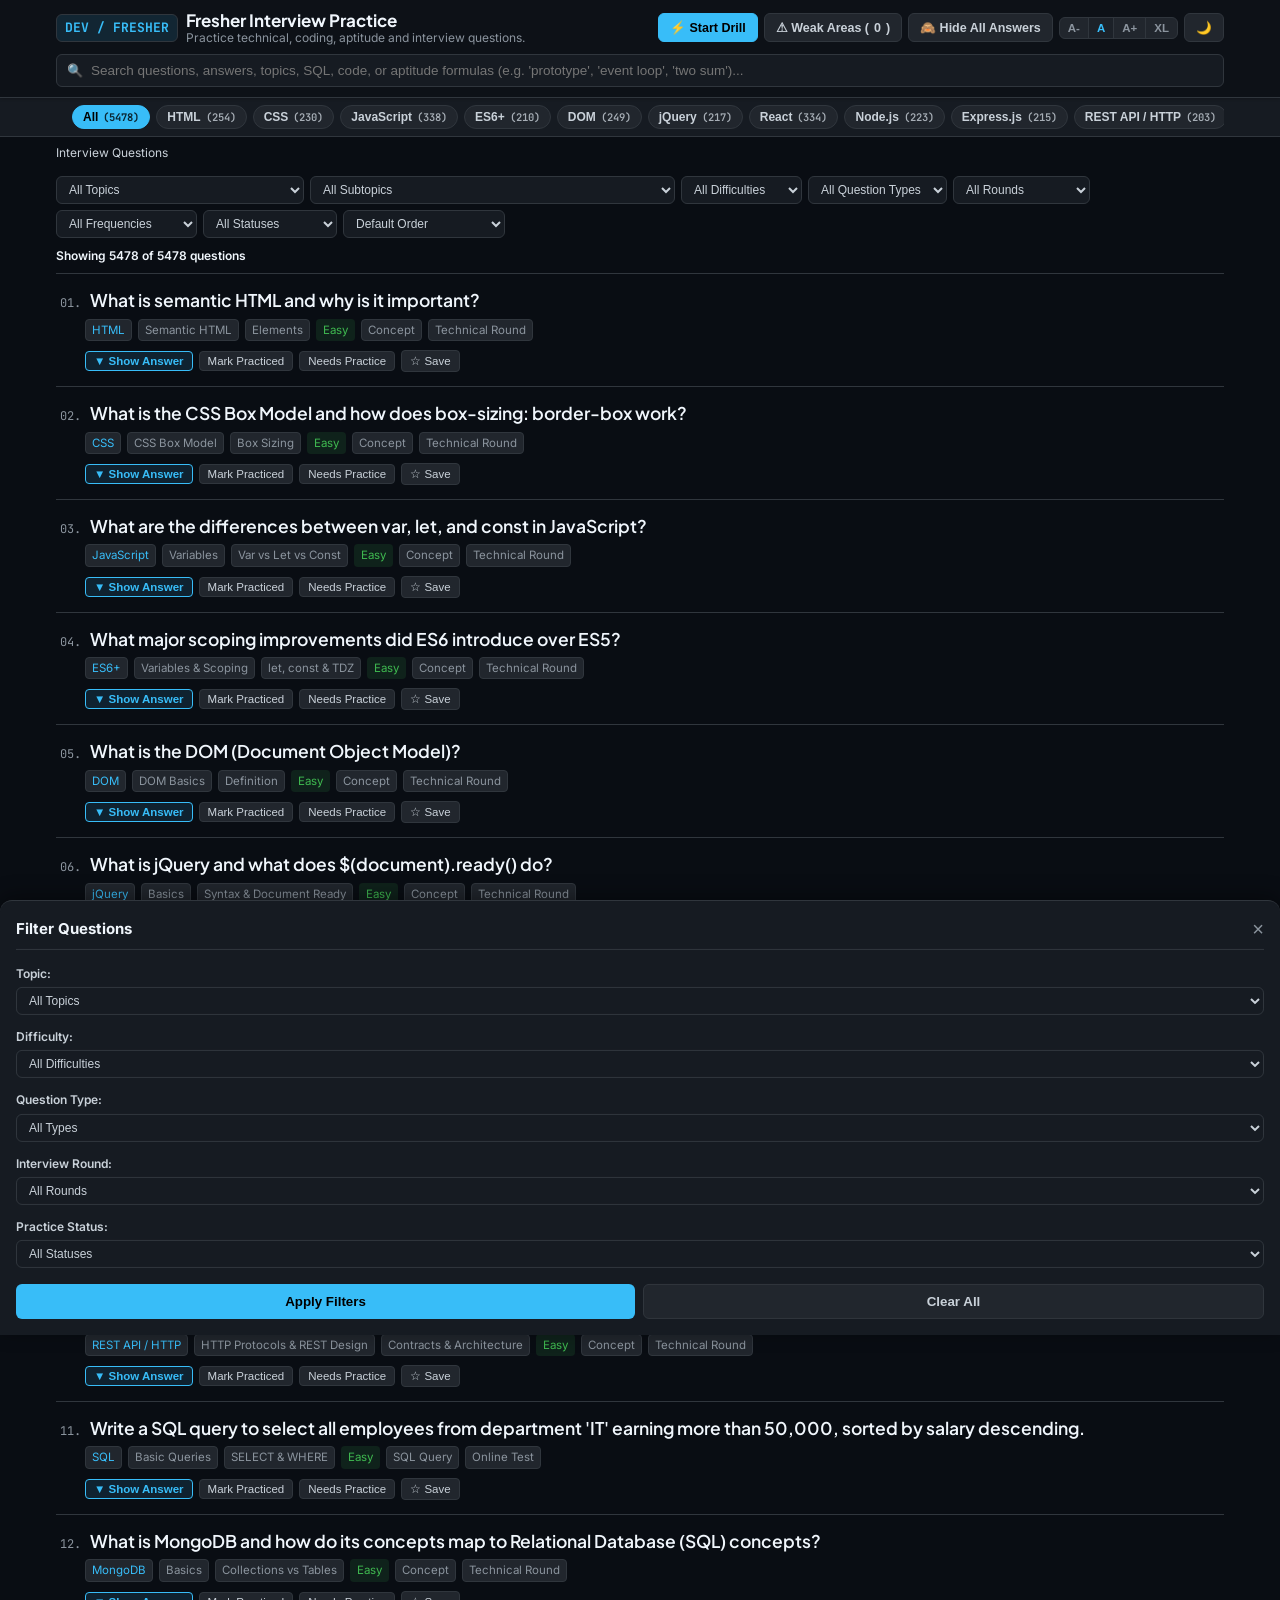
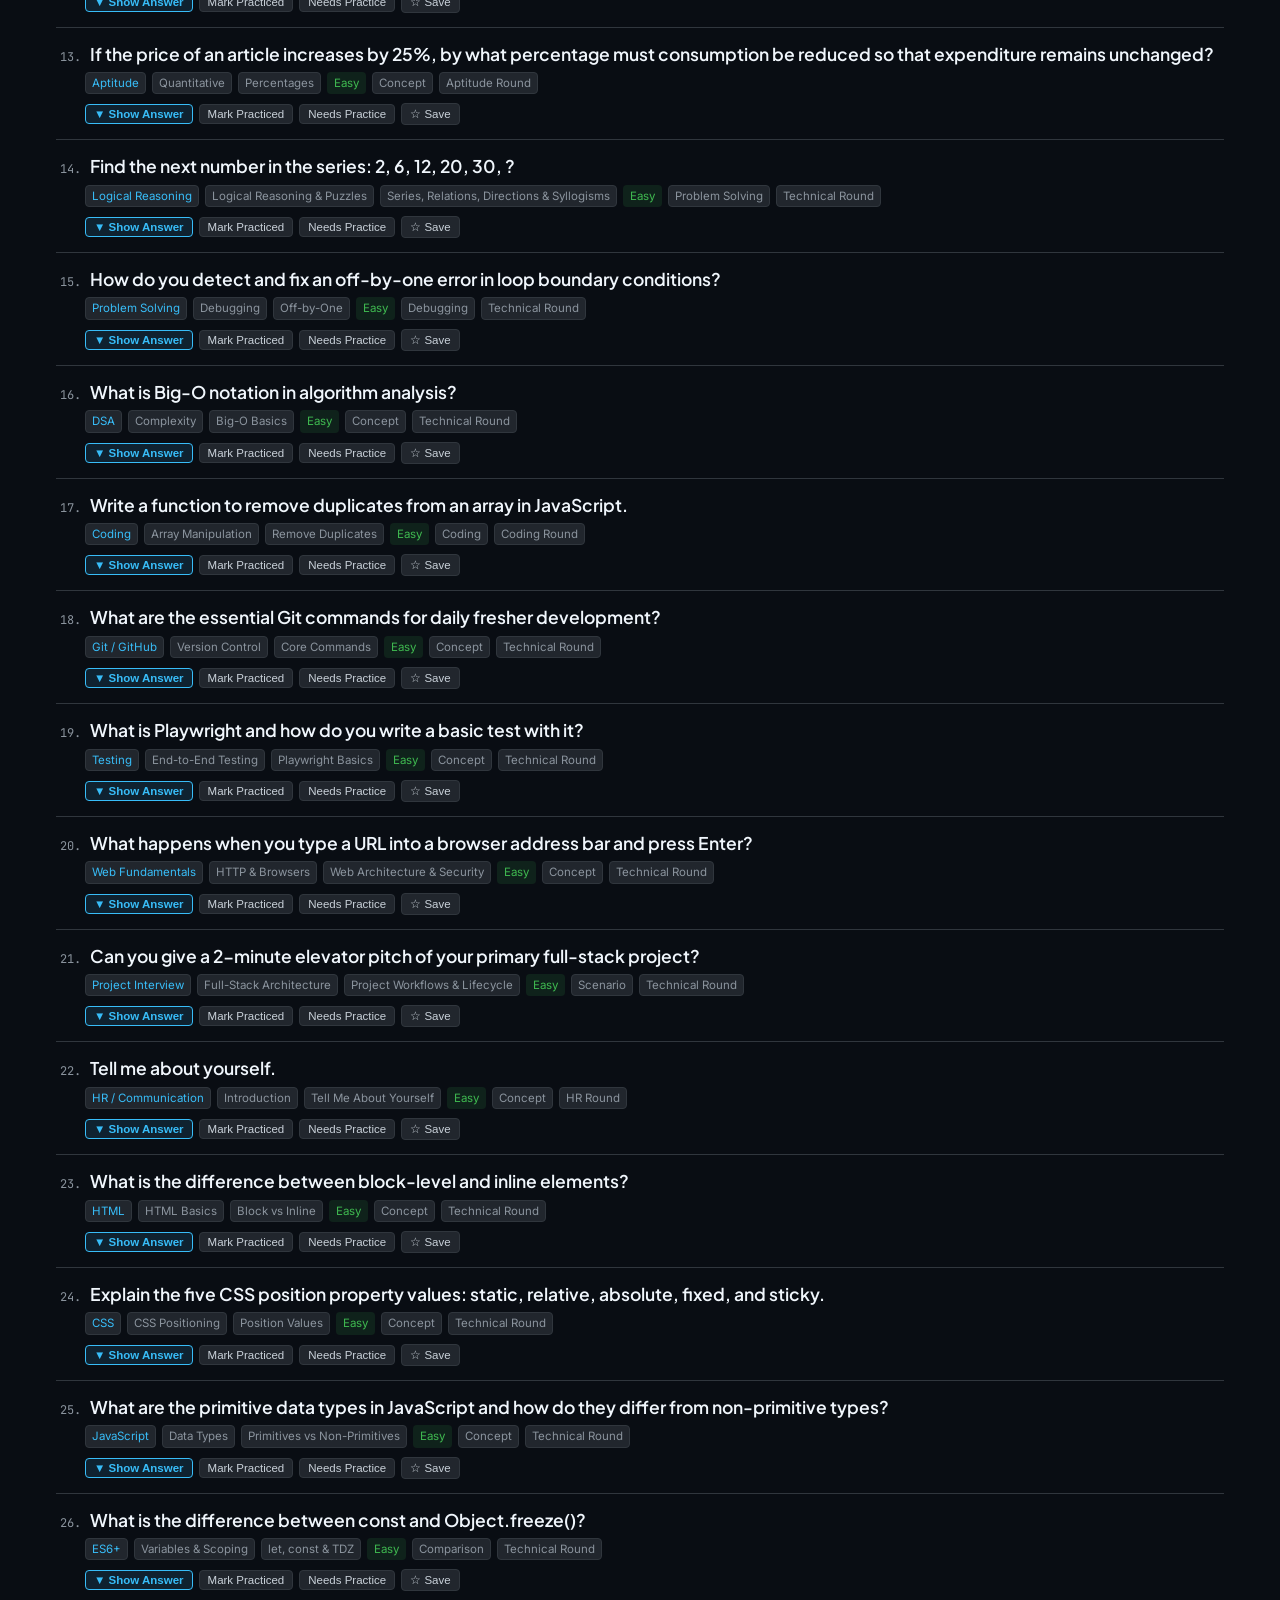
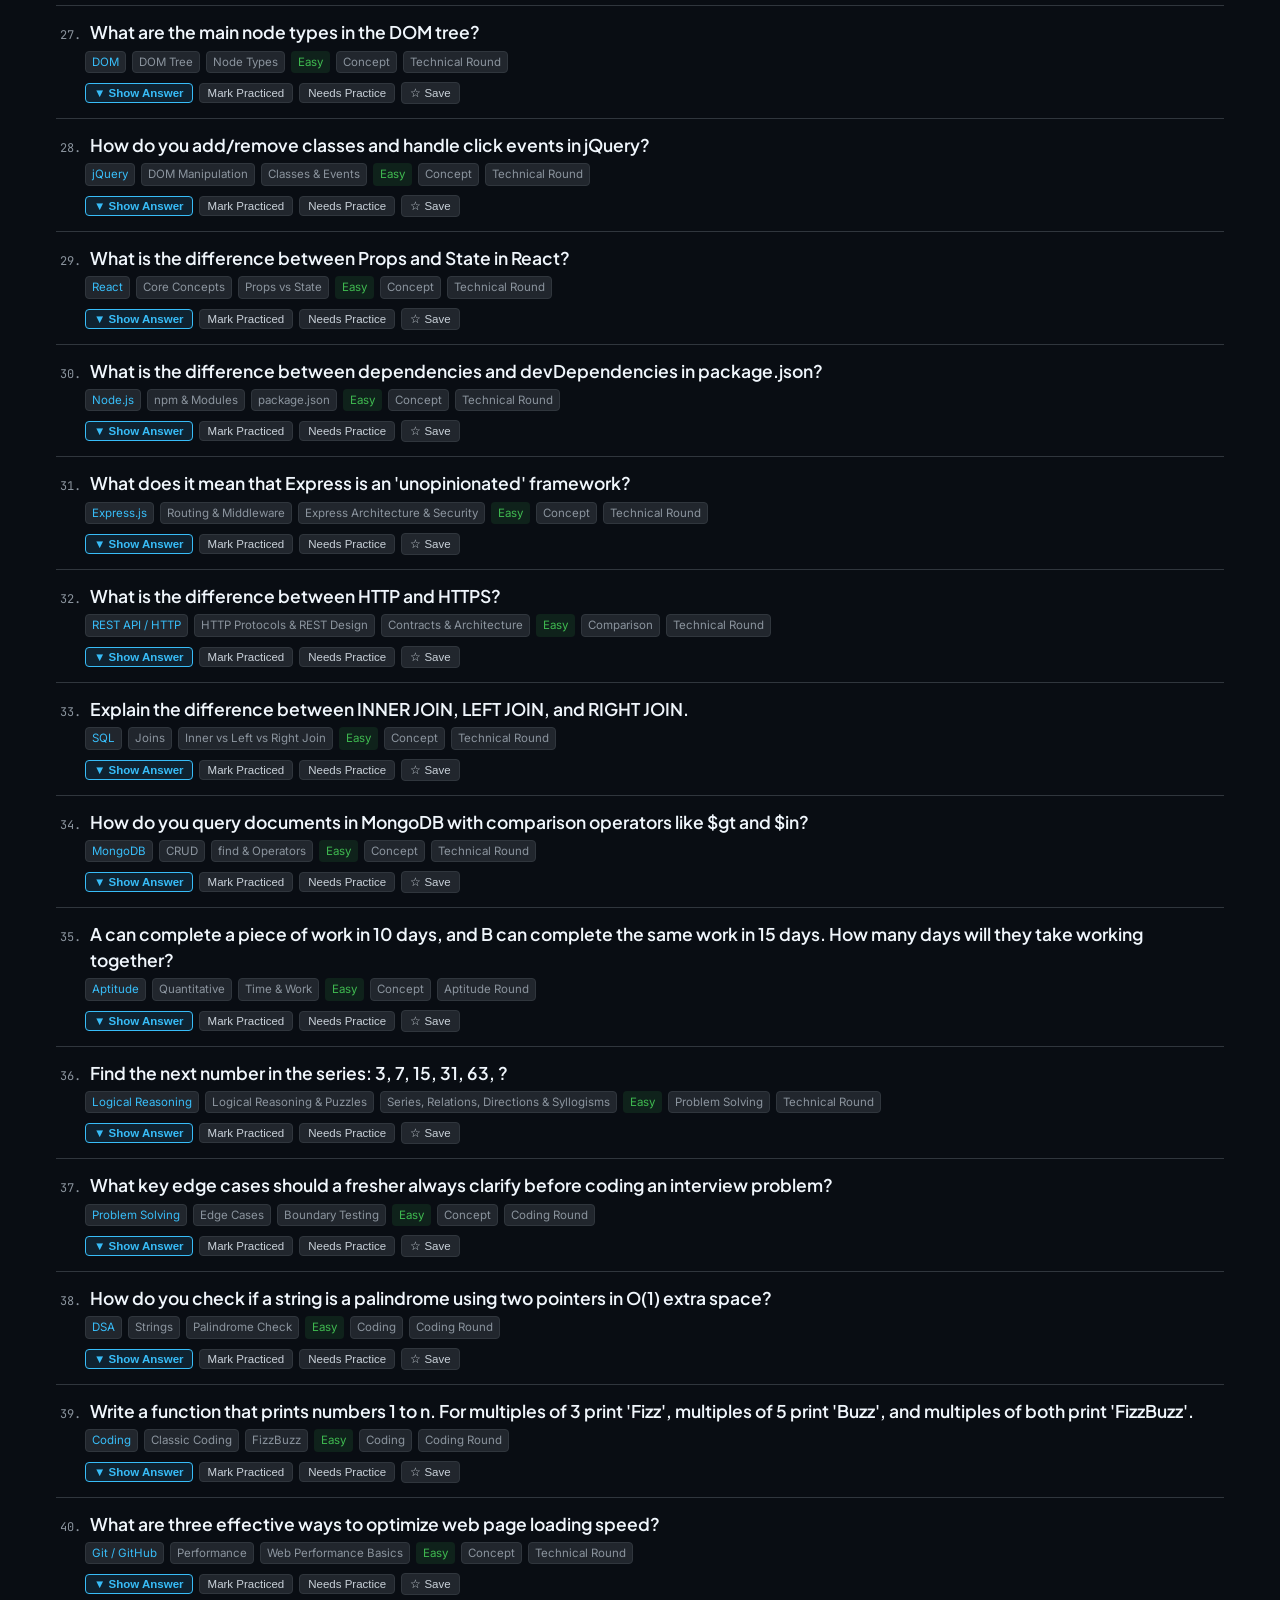
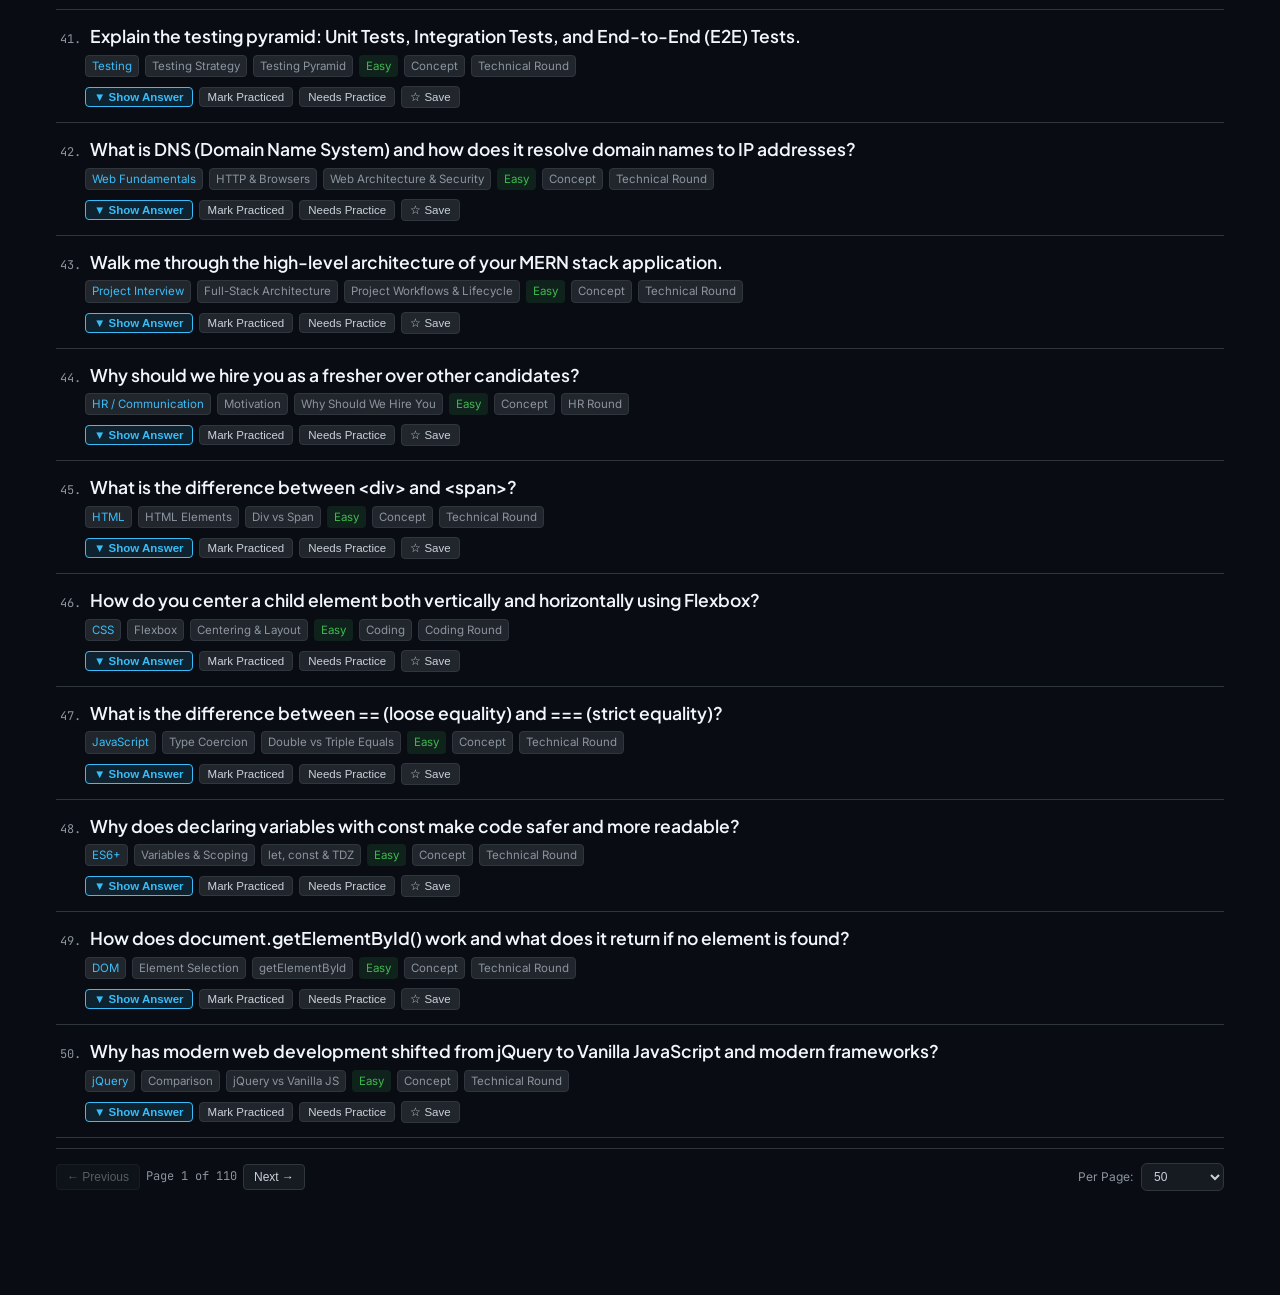
==== index.html @ 54161dbe "feat: complete 22-subject fresher interview bank with 5478 questions and modern reader UI" ====
<!DOCTYPE html>
<html lang="en" data-theme="dark">
<head>
  <meta charset="UTF-8">
  <meta name="viewport" content="width=device-width, initial-scale=1.0, maximum-scale=1.0, user-scalable=no">
  <title>Fresher Interview Practice — Modern Q&A Drill Platform</title>
  <meta name="description" content="High-density, modern developer interview practice and drill tool for freshers. Direct questions, clear answers, interactive filters, and weak-area practice.">
  <meta name="theme-color" content="#0d1117">

  <!-- Google Fonts: Plus Jakarta Sans for headers & Inter for reading -->
  <link rel="preconnect" href="https://fonts.googleapis.com">
  <link rel="preconnect" href="https://fonts.gstatic.com" crossorigin>
  <link href="https://fonts.googleapis.com/css2?family=Inter:wght@400;500;600;700&family=JetBrains+Mono:wght@400;500;600&family=Plus+Jakarta+Sans:wght@600;700;800&display=swap" rel="stylesheet">

  <link rel="stylesheet" href="./clean-reader.css?v=4.1">
</head>
<body class="font-md">

  <!-- 1. Compact Header -->
  <header class="app-header">
    <div class="app-container">
      <div class="header-inner">
        <div class="header-top-row">
          <div class="brand-wrap">
            <span class="brand-logo-badge">DEV / FRESHER</span>
            <div class="brand-title-wrap">
              <h1>Fresher Interview Practice</h1>
              <p>Practice technical, coding, aptitude and interview questions.</p>
            </div>
          </div>

          <div class="header-actions-row">
            <!-- Start Drill Button -->
            <button id="btn-start-drill" class="btn-header-action btn-header-primary" title="Launch custom practice drill session">
              ⚡ Start Drill
            </button>

            <!-- Practice Weak Areas Button -->
            <button id="btn-quick-weak" class="btn-header-action" title="Filter to questions marked as Needs Practice">
              ⚠ Weak Areas (<span id="weak-count-header">0</span>)
            </button>

            <!-- Toggle Hide/Show All Answers -->
            <button id="btn-toggle-all-answers" class="btn-header-action" title="Toggle visibility of all answers to test recall">
              🙈 Hide All Answers
            </button>

            <!-- Text Size Scaler -->
            <div class="font-scale-group" title="Adjust typography reading size">
              <button class="btn-font-scale" data-size="sm">A-</button>
              <button class="btn-font-scale active" data-size="md">A</button>
              <button class="btn-font-scale" data-size="lg">A+</button>
              <button class="btn-font-scale" data-size="xl">XL</button>
            </div>

            <!-- Theme Toggle -->
            <button id="btn-toggle-theme" class="btn-header-action" title="Switch between dark and light themes">
              🌙
            </button>
          </div>
        </div>

        <!-- Search Input Bar -->
        <div class="search-bar-wrap">
          <span class="search-icon-left">🔍</span>
          <input 
            type="text" 
            id="search-input" 
            class="search-input-box" 
            placeholder="Search questions, answers, topics, SQL, code, or aptitude formulas (e.g. 'prototype', 'event loop', 'two sum')..."
            autocomplete="off"
            spellcheck="false"
          >
          <button id="search-clear" class="search-clear-btn" title="Clear search">&times;</button>
        </div>
      </div>
    </div>
  </header>

  <!-- 2. Horizontal Subject Navigation Strip -->
  <nav class="subject-nav-container" aria-label="Subject navigation">
    <div class="app-container">
      <div id="subject-scroll-track" class="subject-scroll-track">
        <!-- Rendered dynamically -->
      </div>
    </div>
  </nav>

  <!-- 3. Dynamic Topic Navigation Strip (Shows when a subject is active) -->
  <div id="topic-subtopic-container" class="topic-subtopic-container">
    <div class="app-container">
      <div id="topic-scroll-track" class="topic-scroll-track">
        <!-- Rendered dynamically -->
      </div>
    </div>
  </div>

  <div class="app-container">
    <!-- 4. Breadcrumb Bar -->
    <div id="breadcrumb-bar" class="breadcrumb-bar">
      <!-- Breadcrumb items populated dynamically -->
    </div>

    <!-- 5. Filter Toolbar -->
    <div class="filter-toolbar">
      <!-- Desktop Filter Dropdowns -->
      <div class="filter-selects-group">
        <!-- Topic Select -->
        <select id="select-topic" class="filter-select" aria-label="Filter by Topic">
          <option value="All">All Topics</option>
        </select>

        <!-- Subtopic Select -->
        <select id="select-subtopic" class="filter-select" aria-label="Filter by Subtopic">
          <option value="All">All Subtopics</option>
        </select>

        <!-- Difficulty -->
        <select id="select-difficulty" class="filter-select" aria-label="Filter by Difficulty">
          <option value="All">All Difficulties</option>
          <option value="Easy">Easy</option>
          <option value="Medium">Medium</option>
          <option value="Fresher Coding">Fresher Coding</option>
        </select>

        <!-- Question Type -->
        <select id="select-type" class="filter-select" aria-label="Filter by Question Type">
          <option value="All">All Question Types</option>
          <option value="Concept">Concept</option>
          <option value="Coding">Coding</option>
          <option value="Scenario">Scenario</option>
          <option value="Output">Output Prediction</option>
          <option value="SQL Query">SQL Query</option>
          <option value="Aptitude">Aptitude</option>
          <option value="Logical Reasoning">Logical Reasoning</option>
          <option value="Debugging">Debugging</option>
          <option value="Project">Project Discussion</option>
          <option value="HR">HR & Behavioral</option>
        </select>

        <!-- Interview Round -->
        <select id="select-round" class="filter-select" aria-label="Filter by Interview Round">
          <option value="All">All Rounds</option>
          <option value="Technical Round">Technical Round</option>
          <option value="Online Test">Online Test</option>
          <option value="Coding Round">Coding Round</option>
          <option value="Project Discussion">Project Discussion</option>
          <option value="HR Round">HR Round</option>
        </select>

        <!-- Frequency -->
        <select id="select-frequency" class="filter-select" aria-label="Filter by Frequency">
          <option value="All">All Frequencies</option>
          <option value="High">High Frequency</option>
          <option value="Medium">Medium Frequency</option>
          <option value="Low">Low Frequency</option>
        </select>

        <!-- Practice Status -->
        <select id="select-status" class="filter-select" aria-label="Filter by Status">
          <option value="All">All Statuses</option>
          <option value="not_practiced">Not Practiced</option>
          <option value="practiced">✓ Practiced</option>
          <option value="need_practice">⚠ Needs Practice</option>
          <option value="saved">★ Saved</option>
        </select>

        <!-- Sort Option -->
        <select id="select-sort" class="filter-select" aria-label="Sort Questions">
          <option value="default">Default Order</option>
          <option value="freq">Frequently Asked First</option>
          <option value="diff_asc">Difficulty: Easy → Hard</option>
          <option value="diff_desc">Difficulty: Hard → Easy</option>
          <option value="need_first">Needs Practice First</option>
          <option value="saved_first">Saved First</option>
        </select>
      </div>

      <!-- Mobile Filters Trigger Button -->
      <button id="btn-open-drawer" class="btn-mobile-filters-trigger">
        ⚙ Filters <span id="mobile-filter-badge"></span>
      </button>

      <!-- Right Metadata Count -->
      <div class="toolbar-right-meta">
        <span id="results-count-badge" class="results-count-badge">Loading questions...</span>
      </div>
    </div>

    <!-- 6. Active Filter Chips -->
    <div id="active-chips-bar" class="active-chips-bar" style="display:none;">
      <!-- Filter chips rendered dynamically -->
    </div>

    <!-- 7. Main Questions List (Compact Developer View) -->
    <main id="questions-list-container" class="questions-list" role="feed">
      <!-- Question rows rendered dynamically -->
    </main>

    <!-- 8. Pagination Bar -->
    <div id="pagination-bar" class="pagination-bar">
      <div class="pagination-controls">
        <button id="btn-prev-page" class="btn-page-nav">← Previous</button>
        <span id="page-indicator" class="page-indicator">Page 1 of 1</span>
        <button id="btn-next-page" class="btn-page-nav">Next →</button>
      </div>

      <div class="page-size-selector">
        <label for="select-page-size" style="font-size:12px; color:var(--text-muted); margin-right:4px;">Per Page:</label>
        <select id="select-page-size" class="filter-select">
          <option value="25">25</option>
          <option value="50" selected>50</option>
          <option value="100">100</option>
          <option value="all">All (249)</option>
        </select>
      </div>
    </div>
  </div>

  <!-- 9. Drill Mode Overlay Modal -->
  <div id="drill-modal" class="drill-modal-overlay" role="dialog" aria-modal="true" aria-labelledby="drill-title">
    <div class="drill-card-modal">
      <div class="drill-modal-header">
        <span id="drill-progress-text" class="drill-progress-text">Drill Setup</span>
        <button id="btn-close-drill" class="drill-close-btn" aria-label="Close Drill">&times;</button>
      </div>
      <div class="drill-progress-bar-track">
        <div id="drill-progress-bar-fill" class="drill-progress-bar-fill"></div>
      </div>

      <!-- Step A: Setup Panel -->
      <div id="drill-setup-panel" class="drill-modal-body">
        <h2 id="drill-title" style="font-size:18px; margin-bottom:6px; font-family:var(--font-display);">Practice Drill Session</h2>
        <p style="font-size:13px; color:var(--text-muted); margin-bottom:16px;">Test your interview recall on real fresher questions. Answers are hidden until you click Reveal.</p>

        <div class="drawer-fields">
          <div class="drawer-field-group">
            <label class="drawer-label" for="drill-subject-select">Target Subject:</label>
            <select id="drill-subject-select" class="filter-select">
              <option value="All">All Subjects (249 Qs)</option>
            </select>
          </div>

          <div class="drawer-field-group">
            <label class="drawer-label" for="drill-topic-select">Topic:</label>
            <select id="drill-topic-select" class="filter-select">
              <option value="All">All Topics</option>
            </select>
          </div>

          <div class="drawer-field-group">
            <label class="drawer-label" for="drill-difficulty-select">Difficulty:</label>
            <select id="drill-difficulty-select" class="filter-select">
              <option value="All">All Difficulties</option>
              <option value="Easy">Easy</option>
              <option value="Medium">Medium</option>
              <option value="Fresher Coding">Fresher Coding</option>
            </select>
          </div>

          <div class="drawer-field-group">
            <label class="drawer-label" for="drill-type-select">Question Type:</label>
            <select id="drill-type-select" class="filter-select">
              <option value="All">All Types</option>
              <option value="Concept">Concept</option>
              <option value="Coding">Coding</option>
              <option value="Scenario">Scenario</option>
              <option value="Output">Output</option>
              <option value="SQL Query">SQL Query</option>
              <option value="Aptitude">Aptitude</option>
              <option value="Logical Reasoning">Logical Reasoning</option>
              <option value="Debugging">Debugging</option>
              <option value="Project">Project Discussion</option>
              <option value="HR">HR &amp; Behavioral</option>
            </select>
          </div>

          <div class="drawer-field-group">
            <label class="drawer-label" for="drill-count-select">Number of Questions:</label>
            <select id="drill-count-select" class="filter-select">
              <option value="10">10 Questions (Quick 5-min drill)</option>
              <option value="20" selected>20 Questions (Standard session)</option>
              <option value="30">30 Questions (Deep practice)</option>
              <option value="all">All Matching Questions</option>
            </select>
          </div>
        </div>

        <div style="margin-top:20px; display:flex; gap:10px; flex-wrap:wrap;">
          <button id="btn-begin-drill" class="btn-drawer-apply" style="flex:2;">
            ▶ Begin Drill
          </button>
          <button id="btn-drill-weak-only" class="btn-drawer-clear" style="flex:1;">
            ⚠ Drill Weak Areas Only
          </button>
        </div>
      </div>

      <!-- Step B: Active Runner Panel -->
      <div id="drill-runner-panel" class="drill-modal-body" style="display:none;">
        <div id="drill-q-meta" class="q-meta-tags" style="margin:0 0 10px 0;"></div>
        <h3 id="drill-q-title" class="drill-q-title">Question goes here...</h3>

        <div class="drill-prompt-box">
          💡 <strong>Self-Test Prompt:</strong> Formulate how you would answer this concisely to the interviewer before revealing the answer.
        </div>

        <div style="margin-bottom:14px;">
          <button id="btn-drill-reveal-answer" class="btn-header-action btn-header-primary">
            👁 Reveal Answer
          </button>
        </div>

        <!-- Hidden Answer Container -->
        <div id="drill-answer-box" class="drill-answer-box">
          <div class="answer-section-label">Answer</div>
          <div id="drill-answer-text" class="answer-text-content"></div>

          <div id="drill-explanation-wrap" style="display:none;">
            <div class="answer-section-label">Key Explanation</div>
            <div id="drill-explanation-text" class="answer-explanation"></div>
          </div>

          <div id="drill-code-wrap" style="display:none;">
            <div class="answer-section-label">Code Example</div>
            <div class="code-snippet-box">
              <pre><code id="drill-code-text"></code></pre>
            </div>
          </div>

          <div id="drill-followup-wrap" class="q-followup-box" style="display:none;">
            <strong>Follow-Up:</strong> <span id="drill-followup-text"></span>
          </div>
        </div>
      </div>

      <!-- Step C: Summary Panel -->
      <div id="drill-summary-panel" class="drill-modal-body" style="display:none;">
        <h2 style="font-size:18px; margin-bottom:6px; color:var(--accent-green); font-family:var(--font-display);">✓ Drill Complete</h2>
        <p id="drill-summary-stats" style="font-size:14px; color:var(--text-secondary); margin-bottom:16px;"></p>

        <div id="drill-weak-topics-wrap" style="margin-bottom:20px; display:none;">
          <div class="answer-section-label" style="color:var(--accent-rose);">Topics Needing Further Practice:</div>
          <ul id="drill-weak-topics-list" style="margin-left:20px; font-size:13px; color:var(--text-primary); margin-top:6px;"></ul>
        </div>

        <div style="display:flex; gap:10px; flex-wrap:wrap;">
          <button id="btn-drill-again" class="btn-drawer-apply">
            Start Another Drill
          </button>
          <button id="btn-drill-practice-weak-now" class="btn-drawer-clear">
            Practice These Weak Areas
          </button>
        </div>
      </div>

      <!-- Runner Footer Controls -->
      <div id="drill-runner-footer" class="drill-modal-footer" style="display:none;">
        <div style="display:flex; gap:8px;">
          <button id="btn-drill-mark-gotit" class="btn-q-action active-practiced" title="Mark this question as practiced">
            ✓ Got It (Practiced)
          </button>
          <button id="btn-drill-mark-need" class="btn-q-action active-need" title="Mark this question for future practice">
            ⚠ Needs Practice
          </button>
        </div>

        <div style="display:flex; gap:6px;">
          <button id="btn-drill-prev" class="btn-page-nav">← Previous</button>
          <button id="btn-drill-next" class="btn-page-nav">Next →</button>
        </div>
      </div>
    </div>
  </div>

  <!-- 10. Mobile Filter Drawer -->
  <div id="mobile-drawer" class="mobile-filter-drawer" role="dialog" aria-modal="true" aria-label="Filter Options">
    <div class="drawer-header">
      <span class="drawer-title">Filter Questions</span>
      <button id="btn-close-drawer" class="drawer-close-btn">&times;</button>
    </div>

    <div class="drawer-fields">
      <div class="drawer-field-group">
        <label class="drawer-label" for="drawer-topic">Topic:</label>
        <select id="drawer-topic" class="filter-select"></select>
      </div>

      <div class="drawer-field-group">
        <label class="drawer-label" for="drawer-difficulty">Difficulty:</label>
        <select id="drawer-difficulty" class="filter-select">
          <option value="All">All Difficulties</option>
          <option value="Easy">Easy</option>
          <option value="Medium">Medium</option>
          <option value="Fresher Coding">Fresher Coding</option>
        </select>
      </div>

      <div class="drawer-field-group">
        <label class="drawer-label" for="drawer-type">Question Type:</label>
        <select id="drawer-type" class="filter-select">
          <option value="All">All Types</option>
          <option value="Concept">Concept</option>
          <option value="Coding">Coding</option>
          <option value="Scenario">Scenario</option>
          <option value="Output">Output</option>
          <option value="SQL Query">SQL Query</option>
          <option value="Aptitude">Aptitude</option>
          <option value="Logical Reasoning">Logical Reasoning</option>
          <option value="Debugging">Debugging</option>
          <option value="Project">Project Discussion</option>
          <option value="HR">HR & Behavioral</option>
        </select>
      </div>

      <div class="drawer-field-group">
        <label class="drawer-label" for="drawer-round">Interview Round:</label>
        <select id="drawer-round" class="filter-select">
          <option value="All">All Rounds</option>
          <option value="Technical Round">Technical Round</option>
          <option value="Online Test">Online Test</option>
          <option value="Coding Round">Coding Round</option>
          <option value="Project Discussion">Project Discussion</option>
          <option value="HR Round">HR Round</option>
        </select>
      </div>

      <div class="drawer-field-group">
        <label class="drawer-label" for="drawer-status">Practice Status:</label>
        <select id="drawer-status" class="filter-select">
          <option value="All">All Statuses</option>
          <option value="not_practiced">Not Practiced</option>
          <option value="practiced">✓ Practiced</option>
          <option value="need_practice">⚠ Needs Practice</option>
          <option value="saved">★ Saved</option>
        </select>
      </div>
    </div>

    <div class="drawer-actions">
      <button id="btn-drawer-apply" class="btn-drawer-apply">Apply Filters</button>
      <button id="btn-drawer-clear" class="btn-drawer-clear">Clear All</button>
    </div>
  </div>

  <!-- Toast Notification Element -->
  <div id="toast-msg" class="toast-msg"></div>

  <!-- Data and Application Logic Scripts -->
  <script src="./fresher-data.js?v=4.1"></script>
  <script src="./clean-reader.js?v=4.1"></script>
</body>
</html>
---- clean-reader.css ----
/* ==========================================================================
   Fresher Interview Practice — Compact Modern Developer Interface
   Ultra-clean, high-density, serious interview practice tool.
   Strictly fresher-focused. Designed for fast navigation and distraction-free drilling.
   ========================================================================== */

:root {
  /* Dark Palette (Default) */
  --bg-app: #090d13;
  --bg-header: #0d1117;
  --bg-card: #161b22;
  --bg-card-hover: #1c2128;
  --bg-surface: #21262d;
  --border-subtle: #30363d;
  --border-hover: #58a6ff;
  
  --text-primary: #f0f6fc;
  --text-secondary: #c9d1d9;
  --text-muted: #8b949e;
  
  --accent-blue: #38bdf8;
  --accent-blue-bg: rgba(56, 189, 248, 0.12);
  --accent-green: #3fb950;
  --accent-green-bg: rgba(63, 185, 80, 0.12);
  --accent-amber: #d29922;
  --accent-amber-bg: rgba(210, 153, 34, 0.12);
  --accent-rose: #f85149;
  --accent-rose-bg: rgba(248, 81, 73, 0.12);
  --accent-purple: #bc8cff;
  --accent-purple-bg: rgba(188, 140, 255, 0.12);

  --code-bg: #0d1117;
  --code-border: #30363d;
  --code-text: #79c0ff;

  --font-display: 'Plus Jakarta Sans', system-ui, -apple-system, sans-serif;
  --font-body: 'Inter', system-ui, -apple-system, sans-serif;
  --font-mono: 'JetBrains Mono', 'Fira Code', monospace;

  /* Compact developer font scaling */
  --font-size-body: 15px;
  --font-size-title: 17.5px;
}

[data-theme="light"] {
  --bg-app: #f6f8fa;
  --bg-header: #ffffff;
  --bg-card: #ffffff;
  --bg-card-hover: #f3f4f6;
  --bg-surface: #eaeef2;
  --border-subtle: #d0d7de;
  --border-hover: #0969da;
  
  --text-primary: #1f2328;
  --text-secondary: #424a53;
  --text-muted: #656d76;
  
  --accent-blue: #0969da;
  --accent-blue-bg: #ddf4ff;
  --accent-green: #1a7f37;
  --accent-green-bg: #dafbe1;
  --accent-amber: #9a6700;
  --accent-amber-bg: #fff8c5;
  --accent-rose: #cf222e;
  --accent-rose-bg: #ffebe9;
  --accent-purple: #8250df;
  --accent-purple-bg: #fbefff;

  --code-bg: #f6f8fa;
  --code-border: #d0d7de;
  --code-text: #0550ae;
}

/* User Font Scaling Classes */
body.font-sm { --font-size-body: 13.5px; --font-size-title: 16px; }
body.font-md { --font-size-body: 15px; --font-size-title: 17.5px; }
body.font-lg { --font-size-body: 16.5px; --font-size-title: 19.5px; }
body.font-xl { --font-size-body: 18px; --font-size-title: 21.5px; }

* {
  box-sizing: border-box;
  margin: 0;
  padding: 0;
  -webkit-tap-highlight-color: transparent;
}

body {
  font-family: var(--font-body);
  background-color: var(--bg-app);
  color: var(--text-primary);
  font-size: var(--font-size-body);
  line-height: 1.6;
  min-height: 100vh;
  padding-bottom: 90px;
  -webkit-font-smoothing: antialiased;
}

/* Container */
.app-container {
  max-width: 1200px;
  margin: 0 auto;
  padding: 0 16px;
}

/* 1. Compact Header */
.app-header {
  position: sticky;
  top: 0;
  z-index: 100;
  background: var(--bg-header);
  border-bottom: 1px solid var(--border-subtle);
  box-shadow: 0 1px 3px rgba(0, 0, 0, 0.2);
}

.header-inner {
  padding: 10px 0;
  display: flex;
  flex-direction: column;
  gap: 8px;
}

.header-top-row {
  display: flex;
  align-items: center;
  justify-content: space-between;
  gap: 12px;
  flex-wrap: wrap;
}

.brand-wrap {
  display: flex;
  align-items: center;
  gap: 8px;
}

.brand-logo-badge {
  background: var(--accent-blue-bg);
  color: var(--accent-blue);
  border: 1px solid var(--border-subtle);
  font-size: 13px;
  font-weight: 700;
  padding: 3px 8px;
  border-radius: 6px;
  font-family: var(--font-mono);
}

.brand-title-wrap h1 {
  font-family: var(--font-display);
  font-size: 17px;
  font-weight: 700;
  color: var(--text-primary);
  display: flex;
  align-items: center;
  gap: 6px;
  line-height: 1.2;
}

.brand-title-wrap p {
  font-size: 12px;
  color: var(--text-muted);
  line-height: 1.3;
}

.header-actions-row {
  display: flex;
  align-items: center;
  gap: 6px;
  flex-wrap: wrap;
}

.btn-header-action {
  background: var(--bg-surface);
  color: var(--text-secondary);
  border: 1px solid var(--border-subtle);
  padding: 6px 11px;
  border-radius: 6px;
  font-size: 12.5px;
  font-weight: 600;
  cursor: pointer;
  display: inline-flex;
  align-items: center;
  gap: 5px;
  transition: all 0.15s ease;
  white-space: nowrap;
}

.btn-header-action:hover {
  background: var(--bg-card-hover);
  color: var(--text-primary);
  border-color: var(--border-hover);
}

.btn-header-primary {
  background: var(--accent-blue);
  color: #000000;
  border-color: var(--accent-blue);
  font-weight: 700;
}

.btn-header-primary:hover {
  background: #7dd3fc;
  border-color: #7dd3fc;
  color: #000;
}

.font-scale-group {
  display: inline-flex;
  border: 1px solid var(--border-subtle);
  border-radius: 6px;
  overflow: hidden;
  background: var(--bg-surface);
}

.btn-font-scale {
  background: transparent;
  border: none;
  border-right: 1px solid var(--border-subtle);
  color: var(--text-muted);
  padding: 4px 8px;
  font-size: 11.5px;
  font-weight: 600;
  cursor: pointer;
}

.btn-font-scale:last-child {
  border-right: none;
}

.btn-font-scale.active, .btn-font-scale:hover {
  background: var(--bg-card-hover);
  color: var(--accent-blue);
}

/* Compact Search Bar */
.search-bar-wrap {
  position: relative;
  width: 100%;
}

.search-input-box {
  width: 100%;
  background: var(--bg-card);
  border: 1px solid var(--border-subtle);
  border-radius: 6px;
  padding: 8px 36px 8px 34px;
  color: var(--text-primary);
  font-size: 13.5px;
  outline: none;
  transition: border-color 0.15s ease, box-shadow 0.15s ease;
}

.search-input-box:focus {
  border-color: var(--border-hover);
  box-shadow: 0 0 0 2px var(--accent-blue-bg);
}

.search-icon-left {
  position: absolute;
  left: 11px;
  top: 50%;
  transform: translateY(-50%);
  color: var(--text-muted);
  font-size: 13px;
  pointer-events: none;
}

.search-clear-btn {
  position: absolute;
  right: 10px;
  top: 50%;
  transform: translateY(-50%);
  background: none;
  border: none;
  color: var(--text-muted);
  font-size: 16px;
  cursor: pointer;
  display: none;
  padding: 2px 6px;
}

.search-clear-btn:hover {
  color: var(--text-primary);
}

/* 2. Breadcrumb */
.breadcrumb-bar {
  padding: 6px 0;
  font-size: 12px;
  color: var(--text-muted);
  display: flex;
  align-items: center;
  gap: 6px;
  flex-wrap: wrap;
}

.breadcrumb-bar a, .breadcrumb-item {
  color: var(--text-secondary);
  text-decoration: none;
  cursor: pointer;
}

.breadcrumb-bar a:hover {
  color: var(--accent-blue);
}

.breadcrumb-separator {
  color: var(--border-subtle);
}

.breadcrumb-current {
  color: var(--accent-blue);
  font-weight: 600;
}

/* 3. Horizontal Subject Strip */
.subject-nav-container {
  background: var(--bg-card);
  border-bottom: 1px solid var(--border-subtle);
  overflow: hidden;
}

.subject-scroll-track {
  display: flex;
  overflow-x: auto;
  scrollbar-width: none;
  -ms-overflow-style: none;
  padding: 7px 16px;
  gap: 6px;
}

.subject-scroll-track::-webkit-scrollbar {
  display: none;
}

.subject-pill {
  background: var(--bg-surface);
  border: 1px solid var(--border-subtle);
  color: var(--text-secondary);
  padding: 4px 10px;
  border-radius: 20px;
  font-size: 12px;
  font-weight: 600;
  cursor: pointer;
  white-space: nowrap;
  display: inline-flex;
  align-items: center;
  gap: 5px;
  transition: all 0.15s ease;
  user-select: none;
}

.subject-pill:hover {
  border-color: var(--border-hover);
  color: var(--text-primary);
}

.subject-pill.active {
  background: var(--accent-blue);
  color: #000000;
  border-color: var(--accent-blue);
  font-weight: 700;
}

.subject-count-badge {
  font-size: 10.5px;
  opacity: 0.8;
  font-family: var(--font-mono);
}

/* 4. Topic & Subtopic Strip */
.topic-subtopic-container {
  background: var(--bg-app);
  border-bottom: 1px solid var(--border-subtle);
  padding: 6px 16px;
  display: none; /* Shown dynamically when a specific subject is selected */
}

.topic-subtopic-container.visible {
  display: block;
}

.topic-scroll-track {
  display: flex;
  overflow-x: auto;
  scrollbar-width: none;
  gap: 6px;
  padding-bottom: 2px;
}

.topic-scroll-track::-webkit-scrollbar {
  display: none;
}

.topic-pill {
  background: transparent;
  border: 1px solid var(--border-subtle);
  color: var(--text-muted);
  padding: 3px 8px;
  border-radius: 4px;
  font-size: 11.5px;
  cursor: pointer;
  white-space: nowrap;
  transition: all 0.15s;
}

.topic-pill:hover {
  color: var(--text-primary);
  border-color: var(--text-muted);
}

.topic-pill.active {
  background: var(--bg-card);
  color: var(--accent-blue);
  border-color: var(--accent-blue);
  font-weight: 600;
}

/* 5. Filter Toolbar */
.filter-toolbar {
  padding: 8px 0;
  display: flex;
  align-items: center;
  justify-content: space-between;
  gap: 8px;
  flex-wrap: wrap;
  border-bottom: 1px solid var(--border-subtle);
}

.filter-selects-group {
  display: flex;
  align-items: center;
  gap: 6px;
  flex-wrap: wrap;
}

.filter-select {
  background: var(--bg-card);
  border: 1px solid var(--border-subtle);
  color: var(--text-secondary);
  font-size: 12px;
  padding: 5px 8px;
  border-radius: 6px;
  outline: none;
  cursor: pointer;
}

.filter-select:focus {
  border-color: var(--accent-blue);
}

.btn-mobile-filters-trigger {
  display: none; /* Desktop hidden, mobile visible */
  background: var(--bg-surface);
  border: 1px solid var(--border-subtle);
  color: var(--text-primary);
  padding: 5px 10px;
  border-radius: 6px;
  font-size: 12px;
  font-weight: 600;
  cursor: pointer;
}

.toolbar-right-meta {
  display: flex;
  align-items: center;
  gap: 8px;
  font-size: 12px;
  color: var(--text-muted);
}

.results-count-badge {
  font-weight: 600;
  color: var(--text-primary);
}

/* 6. Active Filter Chips */
.active-chips-bar {
  padding: 6px 0;
  display: flex;
  align-items: center;
  gap: 6px;
  flex-wrap: wrap;
}

.filter-chip {
  background: var(--bg-surface);
  border: 1px solid var(--border-subtle);
  color: var(--text-secondary);
  font-size: 11.5px;
  padding: 2px 7px;
  border-radius: 4px;
  display: inline-flex;
  align-items: center;
  gap: 4px;
}

.filter-chip-remove {
  background: none;
  border: none;
  color: var(--text-muted);
  cursor: pointer;
  font-size: 12px;
  line-height: 1;
}

.filter-chip-remove:hover {
  color: var(--accent-rose);
}

.btn-clear-all-chips {
  background: none;
  border: none;
  color: var(--accent-blue);
  font-size: 11.5px;
  cursor: pointer;
  text-decoration: underline;
}

/* 7. Question List (Compact Developer List with Dividers) */
.questions-list {
  display: flex;
  flex-direction: column;
}

.question-row {
  border-bottom: 1px solid var(--border-subtle);
  padding: 14px 4px;
  transition: background-color 0.1s ease;
}

.question-row:hover {
  background-color: rgba(255, 255, 255, 0.015);
}

.question-header-line {
  display: flex;
  align-items: flex-start;
  justify-content: space-between;
  gap: 12px;
}

.question-title-area {
  display: flex;
  align-items: baseline;
  gap: 9px;
  flex: 1;
}

.q-index-num {
  font-family: var(--font-mono);
  font-size: 12px;
  color: var(--text-muted);
  flex-shrink: 0;
  user-select: none;
}

.q-text-title {
  font-family: var(--font-display);
  font-size: var(--font-size-title);
  font-weight: 600;
  color: var(--text-primary);
  line-height: 1.45;
  cursor: pointer;
}

.q-text-title:hover {
  color: var(--accent-blue);
}

/* Metadata Tag Badges */
.q-meta-tags {
  display: flex;
  align-items: center;
  gap: 6px;
  margin-top: 5px;
  margin-left: 25px;
  flex-wrap: wrap;
  font-size: 11.5px;
}

.tag-badge {
  padding: 1px 6px;
  border-radius: 4px;
  border: 1px solid var(--border-subtle);
  background: var(--bg-surface);
  color: var(--text-muted);
  white-space: nowrap;
}

.tag-subject {
  color: var(--accent-blue);
  border-color: var(--border-subtle);
}

.tag-diff-easy {
  color: var(--accent-green);
  background: var(--accent-green-bg);
  border-color: transparent;
}

.tag-diff-medium {
  color: var(--accent-amber);
  background: var(--accent-amber-bg);
  border-color: transparent;
}

.tag-diff-coding {
  color: var(--accent-purple);
  background: var(--accent-purple-bg);
  border-color: transparent;
  font-family: var(--font-mono);
}

.tag-status-practiced {
  color: var(--accent-green);
  border-color: var(--accent-green);
}

.tag-status-need {
  color: var(--accent-rose);
  border-color: var(--accent-rose);
}

.tag-status-saved {
  color: var(--accent-amber);
  border-color: var(--accent-amber);
}

/* Row Action Buttons */
.q-action-bar {
  display: flex;
  align-items: center;
  gap: 6px;
  margin-top: 9px;
  margin-left: 25px;
  flex-wrap: wrap;
}

.btn-q-action {
  background: var(--bg-surface);
  border: 1px solid var(--border-subtle);
  color: var(--text-secondary);
  font-size: 11.5px;
  font-weight: 500;
  padding: 3px 8px;
  border-radius: 4px;
  cursor: pointer;
  display: inline-flex;
  align-items: center;
  gap: 4px;
  transition: all 0.15s;
}

.btn-q-action:hover {
  background: var(--bg-card-hover);
  color: var(--text-primary);
  border-color: var(--border-hover);
}

.btn-q-toggle-answer {
  background: var(--accent-blue-bg);
  color: var(--accent-blue);
  border-color: var(--accent-blue);
  font-weight: 600;
}

.btn-q-action.active-practiced {
  background: var(--accent-green-bg);
  color: var(--accent-green);
  border-color: var(--accent-green);
  font-weight: 600;
}

.btn-q-action.active-need {
  background: var(--accent-rose-bg);
  color: var(--accent-rose);
  border-color: var(--accent-rose);
  font-weight: 600;
}

.btn-q-action.active-saved {
  background: var(--accent-amber-bg);
  color: var(--accent-amber);
  border-color: var(--accent-amber);
  font-weight: 600;
}

/* Expanded Answer Drawer */
.q-answer-details {
  display: none;
  margin-top: 12px;
  margin-left: 25px;
  padding: 12px 14px;
  background: var(--bg-card);
  border: 1px solid var(--border-subtle);
  border-radius: 6px;
  border-left: 3px solid var(--accent-blue);
}

.q-answer-details.expanded {
  display: block;
}

.answer-section-label {
  font-size: 11px;
  font-weight: 700;
  text-transform: uppercase;
  letter-spacing: 0.5px;
  color: var(--text-muted);
  margin-bottom: 4px;
}

.answer-text-content {
  font-size: var(--font-size-body);
  color: var(--text-primary);
  line-height: 1.6;
  margin-bottom: 10px;
}

.answer-explanation {
  font-size: calc(var(--font-size-body) - 1px);
  color: var(--text-secondary);
  background: var(--bg-surface);
  border-left: 2px solid var(--border-subtle);
  padding: 8px 10px;
  border-radius: 0 4px 4px 0;
  margin-bottom: 10px;
}

/* Code Snippet Box */
.code-snippet-box {
  background: var(--code-bg);
  border: 1px solid var(--code-border);
  border-radius: 5px;
  margin: 10px 0;
  overflow: hidden;
}

.code-header {
  background: rgba(255, 255, 255, 0.03);
  padding: 4px 10px;
  display: flex;
  align-items: center;
  justify-content: space-between;
  border-bottom: 1px solid var(--code-border);
  font-size: 11px;
  font-family: var(--font-mono);
  color: var(--text-muted);
}

.btn-copy-code {
  background: none;
  border: 1px solid transparent;
  color: var(--text-muted);
  cursor: pointer;
  font-size: 11px;
  padding: 1px 6px;
  border-radius: 4px;
  transition: all 0.15s ease;
}

.btn-copy-code:hover {
  color: var(--text-primary);
  border-color: var(--border-subtle);
}

.btn-copy-code.copied {
  background: var(--accent-green-bg);
  color: var(--accent-green);
  border-color: var(--accent-green);
  font-weight: 600;
}

.code-snippet-box pre {
  padding: 10px 12px;
  overflow-x: auto;
  font-family: var(--font-mono);
  font-size: 13px;
  line-height: 1.5;
  color: var(--code-text);
}

.q-followup-box {
  margin-top: 8px;
  font-size: 12.5px;
  color: var(--accent-amber);
}

.q-reference-line {
  margin-top: 6px;
  font-size: 11.5px;
  color: var(--text-muted);
}

.q-reference-line a {
  color: var(--accent-blue);
  text-decoration: none;
}

.q-reference-line a:hover {
  text-decoration: underline;
}

/* 8. Pagination */
.pagination-bar {
  display: flex;
  align-items: center;
  justify-content: space-between;
  padding: 14px 0;
  margin-top: 10px;
  border-top: 1px solid var(--border-subtle);
  flex-wrap: wrap;
  gap: 10px;
}

.pagination-controls {
  display: flex;
  align-items: center;
  gap: 6px;
}

.btn-page-nav {
  background: var(--bg-card);
  border: 1px solid var(--border-subtle);
  color: var(--text-secondary);
  padding: 5px 10px;
  border-radius: 4px;
  font-size: 12px;
  cursor: pointer;
}

.btn-page-nav:disabled {
  opacity: 0.4;
  cursor: not-allowed;
}

.page-indicator {
  font-size: 12px;
  color: var(--text-muted);
  font-family: var(--font-mono);
}

/* 9. Empty State */
.empty-state-card {
  text-align: center;
  padding: 40px 20px;
  border: 1px dashed var(--border-subtle);
  border-radius: 8px;
  margin: 30px 0;
}

.empty-state-title {
  font-size: 16px;
  font-weight: 600;
  color: var(--text-primary);
  margin-bottom: 6px;
}

.empty-state-desc {
  font-size: 13px;
  color: var(--text-muted);
  margin-bottom: 16px;
}

/* 10. Drill Mode Modal */
.drill-modal-overlay {
  position: fixed;
  top: 0;
  left: 0;
  right: 0;
  bottom: 0;
  background: rgba(0, 0, 0, 0.75);
  z-index: 1000;
  display: none;
  align-items: center;
  justify-content: center;
  padding: 16px;
}

.drill-modal-overlay.active {
  display: flex;
}

.drill-card-modal {
  background: var(--bg-card);
  border: 1px solid var(--border-subtle);
  border-radius: 8px;
  width: 100%;
  max-width: 680px;
  max-height: 90vh;
  overflow-y: auto;
  box-shadow: 0 10px 30px rgba(0, 0, 0, 0.5);
  display: flex;
  flex-direction: column;
}

.drill-modal-header {
  padding: 12px 16px;
  border-bottom: 1px solid var(--border-subtle);
  display: flex;
  align-items: center;
  justify-content: space-between;
}

.drill-progress-text {
  font-size: 13px;
  font-weight: 600;
  font-family: var(--font-mono);
  color: var(--accent-blue);
}

.drill-close-btn {
  background: none;
  border: none;
  color: var(--text-muted);
  font-size: 20px;
  cursor: pointer;
  line-height: 1;
}

.drill-close-btn:hover {
  color: var(--text-primary);
}

.drill-progress-bar-track {
  width: 100%;
  height: 3px;
  background: var(--bg-surface);
}

.drill-progress-bar-fill {
  height: 100%;
  background: var(--accent-blue);
  width: 0%;
  transition: width 0.2s ease;
}

.drill-modal-body {
  padding: 20px 16px;
  flex: 1;
}

.drill-q-title {
  font-family: var(--font-display);
  font-size: 19px;
  font-weight: 700;
  color: var(--text-primary);
  line-height: 1.4;
  margin-bottom: 12px;
}

.drill-prompt-box {
  background: var(--bg-surface);
  border: 1px solid var(--border-subtle);
  padding: 10px 14px;
  border-radius: 6px;
  font-size: 13px;
  color: var(--text-muted);
  margin-bottom: 16px;
  font-style: italic;
}

.drill-answer-box {
  display: none;
  background: var(--bg-app);
  border: 1px solid var(--border-subtle);
  padding: 14px;
  border-radius: 6px;
  margin-bottom: 16px;
}

.drill-answer-box.revealed {
  display: block;
}

.drill-modal-footer {
  padding: 12px 16px;
  border-top: 1px solid var(--border-subtle);
  display: flex;
  align-items: center;
  justify-content: space-between;
  gap: 8px;
  flex-wrap: wrap;
}

/* 11. Mobile Drawer */
.mobile-filter-drawer {
  position: fixed;
  bottom: 0;
  left: 0;
  right: 0;
  background: var(--bg-card);
  border-top: 1px solid var(--border-subtle);
  border-radius: 12px 12px 0 0;
  padding: 16px;
  z-index: 900;
  max-height: 80vh;
  overflow-y: auto;
  transform: translateY(100%);
  transition: transform 0.2s cubic-bezier(0.16, 1, 0.3, 1);
  box-shadow: 0 -4px 20px rgba(0, 0, 0, 0.4);
}

.mobile-filter-drawer.open {
  transform: translateY(0);
}

.drawer-header {
  display: flex;
  align-items: center;
  justify-content: space-between;
  margin-bottom: 14px;
  padding-bottom: 8px;
  border-bottom: 1px solid var(--border-subtle);
}

.drawer-title {
  font-size: 15px;
  font-weight: 700;
  color: var(--text-primary);
}

.drawer-close-btn {
  background: none;
  border: none;
  color: var(--text-muted);
  font-size: 20px;
  cursor: pointer;
}

.drawer-fields {
  display: flex;
  flex-direction: column;
  gap: 12px;
}

.drawer-field-group {
  display: flex;
  flex-direction: column;
  gap: 4px;
}

.drawer-label {
  font-size: 12px;
  font-weight: 600;
  color: var(--text-secondary);
}

.drawer-actions {
  display: flex;
  gap: 8px;
  margin-top: 16px;
}

.btn-drawer-apply {
  flex: 1;
  background: var(--accent-blue);
  color: #000;
  border: none;
  padding: 9px;
  border-radius: 6px;
  font-weight: 700;
  cursor: pointer;
}

.btn-drawer-clear {
  flex: 1;
  background: var(--bg-surface);
  color: var(--text-secondary);
  border: 1px solid var(--border-subtle);
  padding: 9px;
  border-radius: 6px;
  font-weight: 600;
  cursor: pointer;
}

/* Toast */
.toast-msg {
  position: fixed;
  bottom: 24px;
  left: 50%;
  transform: translateX(-50%) translateY(50px);
  background: var(--bg-surface);
  border: 1px solid var(--border-subtle);
  color: var(--text-primary);
  padding: 7px 16px;
  border-radius: 20px;
  font-size: 12.5px;
  font-weight: 500;
  box-shadow: 0 4px 12px rgba(0, 0, 0, 0.4);
  opacity: 0;
  transition: all 0.2s ease;
  pointer-events: none;
  z-index: 2000;
}

.toast-msg.show {
  transform: translateX(-50%) translateY(0);
  opacity: 1;
}

/* Responsive Media Queries */
@media (max-width: 768px) {
  .filter-selects-group {
    display: none; /* Hide individual desktop selects */
  }

  .btn-mobile-filters-trigger {
    display: inline-flex;
    align-items: center;
    gap: 5px;
  }

  .brand-title-wrap p {
    display: none;
  }

  .q-text-title {
    font-size: calc(var(--font-size-title) - 1.5px);
  }

  .q-meta-tags, .q-action-bar, .q-answer-details {
    margin-left: 0;
  }
}
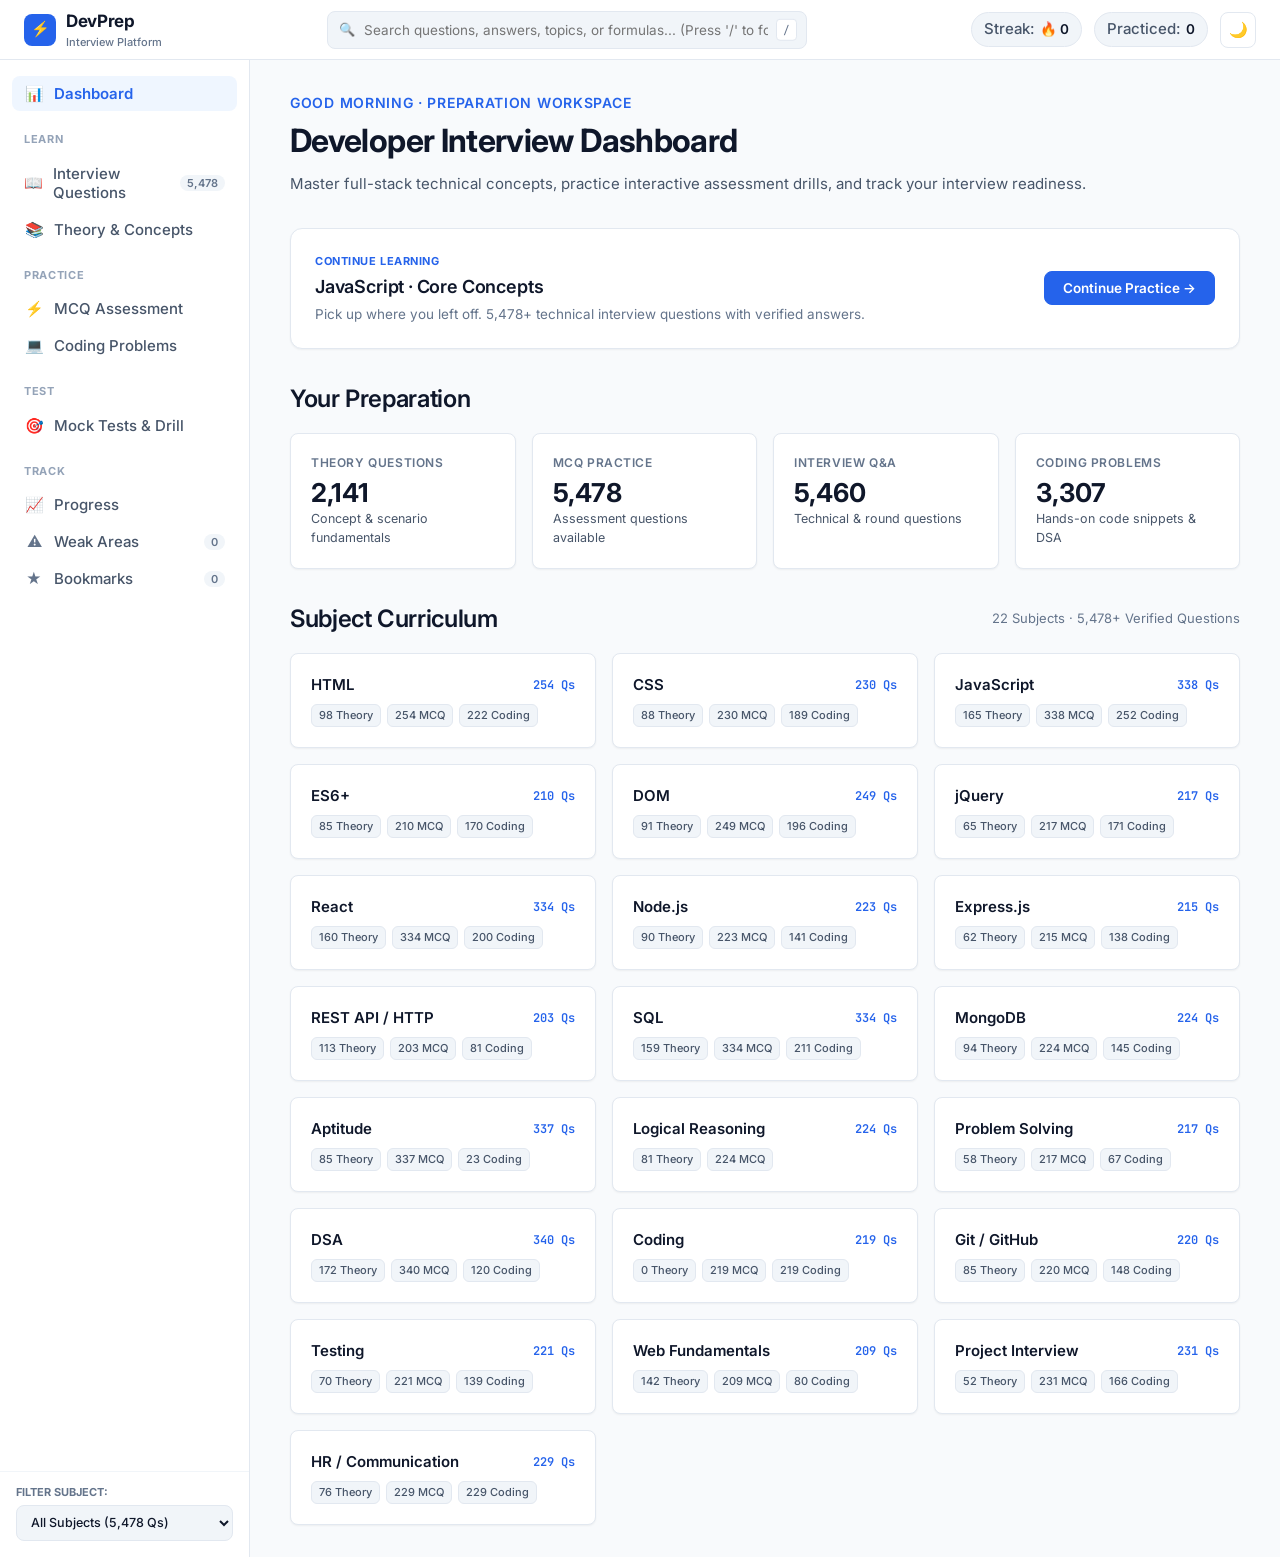
==== commit f160335c: "feat(ui): redesign DevPrep platform with crackedin-inspired UI and interactive MCQ assessment" ====
--- a/index.html
+++ b/index.html
@@ -1,453 +1,627 @@
 <!DOCTYPE html>
-<html lang="en" data-theme="dark">
+<html lang="en" data-theme="light">
 <head>
   <meta charset="UTF-8">
-  <meta name="viewport" content="width=device-width, initial-scale=1.0, maximum-scale=1.0, user-scalable=no">
-  <title>Fresher Interview Practice — Modern Q&A Drill Platform</title>
-  <meta name="description" content="High-density, modern developer interview practice and drill tool for freshers. Direct questions, clear answers, interactive filters, and weak-area practice.">
-  <meta name="theme-color" content="#0d1117">
-
-  <!-- Google Fonts: Plus Jakarta Sans for headers & Inter for reading -->
+  <meta name="viewport" content="width=device-width, initial-scale=1.0, maximum-scale=1.0">
+  <title>DevPrep — Modern Technical Interview Preparation Platform</title>
+  <meta name="description" content="Clean, minimal, professional interview preparation platform. 5,478+ verified questions, theory concepts, interactive MCQs, coding problems, and mock tests.">
+  <meta name="theme-color" content="#ffffff">
+
+  <!-- Typography: Inter for UI/Content, JetBrains Mono for Code Snippets -->
   <link rel="preconnect" href="https://fonts.googleapis.com">
   <link rel="preconnect" href="https://fonts.gstatic.com" crossorigin>
-  <link href="https://fonts.googleapis.com/css2?family=Inter:wght@400;500;600;700&family=JetBrains+Mono:wght@400;500;600&family=Plus+Jakarta+Sans:wght@600;700;800&display=swap" rel="stylesheet">
-
-  <link rel="stylesheet" href="./clean-reader.css?v=4.1">
+  <link href="https://fonts.googleapis.com/css2?family=Inter:wght@400;500;600;700&family=JetBrains+Mono:wght@400;500;600&display=swap" rel="stylesheet">
+
+  <link rel="stylesheet" href="./clean-reader.css?v=8.0">
 </head>
-<body class="font-md">
-
-  <!-- 1. Compact Header -->
-  <header class="app-header">
-    <div class="app-container">
-      <div class="header-inner">
-        <div class="header-top-row">
-          <div class="brand-wrap">
-            <span class="brand-logo-badge">DEV / FRESHER</span>
-            <div class="brand-title-wrap">
-              <h1>Fresher Interview Practice</h1>
-              <p>Practice technical, coding, aptitude and interview questions.</p>
-            </div>
-          </div>
-
-          <div class="header-actions-row">
-            <!-- Start Drill Button -->
-            <button id="btn-start-drill" class="btn-header-action btn-header-primary" title="Launch custom practice drill session">
-              ⚡ Start Drill
-            </button>
-
-            <!-- Practice Weak Areas Button -->
-            <button id="btn-quick-weak" class="btn-header-action" title="Filter to questions marked as Needs Practice">
-              ⚠ Weak Areas (<span id="weak-count-header">0</span>)
-            </button>
-
-            <!-- Toggle Hide/Show All Answers -->
-            <button id="btn-toggle-all-answers" class="btn-header-action" title="Toggle visibility of all answers to test recall">
-              🙈 Hide All Answers
-            </button>
-
-            <!-- Text Size Scaler -->
-            <div class="font-scale-group" title="Adjust typography reading size">
-              <button class="btn-font-scale" data-size="sm">A-</button>
-              <button class="btn-font-scale active" data-size="md">A</button>
-              <button class="btn-font-scale" data-size="lg">A+</button>
-              <button class="btn-font-scale" data-size="xl">XL</button>
-            </div>
-
-            <!-- Theme Toggle -->
-            <button id="btn-toggle-theme" class="btn-header-action" title="Switch between dark and light themes">
-              🌙
-            </button>
-          </div>
-        </div>
-
-        <!-- Search Input Bar -->
-        <div class="search-bar-wrap">
-          <span class="search-icon-left">🔍</span>
-          <input 
-            type="text" 
-            id="search-input" 
-            class="search-input-box" 
-            placeholder="Search questions, answers, topics, SQL, code, or aptitude formulas (e.g. 'prototype', 'event loop', 'two sum')..."
-            autocomplete="off"
-            spellcheck="false"
-          >
-          <button id="search-clear" class="search-clear-btn" title="Clear search">&times;</button>
-        </div>
-      </div>
+<body>
+
+  <!-- ========================================================================
+       1. Application Header (Logo, Search, Quick Stats, Theme Toggle)
+       ======================================================================== -->
+  <header class="app-header" id="app-header">
+    <div class="header-left">
+      <button id="btn-mobile-menu" class="btn-mobile-menu" aria-label="Toggle Navigation">☰</button>
+      <a href="#" class="app-brand" id="brand-link">
+        <span class="brand-icon">⚡</span>
+        <div>
+          <div class="brand-title">DevPrep</div>
+          <div class="brand-subtitle">Interview Platform</div>
+        </div>
+      </a>
+    </div>
+
+    <!-- Global Instant Search -->
+    <div class="header-search">
+      <span class="search-icon">🔍</span>
+      <input 
+        type="text" 
+        id="global-search-input" 
+        class="search-input" 
+        placeholder="Search questions, answers, topics, or formulas... (Press '/' to focus)" 
+        autocomplete="off" 
+        spellcheck="false"
+      >
+      <kbd class="search-kbd">/</kbd>
+      <button id="search-clear-btn" class="search-clear-btn" aria-label="Clear search">&times;</button>
+    </div>
+
+    <div class="header-right">
+      <!-- Live Streak / Practiced Counter -->
+      <div class="header-stat-pill" title="Daily assessment streak">
+        <span>Streak:</span>
+        <strong id="header-streak-count">🔥 0</strong>
+      </div>
+
+      <div class="header-stat-pill" title="Total questions marked as practiced">
+        <span>Practiced:</span>
+        <strong id="header-practiced-count">0</strong>
+      </div>
+
+      <!-- Theme Switcher (Light / Dark) -->
+      <button id="btn-theme-toggle" class="btn-icon" title="Toggle color theme" aria-label="Toggle theme">
+        🌙
+      </button>
     </div>
   </header>
 
-  <!-- 2. Horizontal Subject Navigation Strip -->
-  <nav class="subject-nav-container" aria-label="Subject navigation">
-    <div class="app-container">
-      <div id="subject-scroll-track" class="subject-scroll-track">
-        <!-- Rendered dynamically -->
-      </div>
-    </div>
-  </nav>
-
-  <!-- 3. Dynamic Topic Navigation Strip (Shows when a subject is active) -->
-  <div id="topic-subtopic-container" class="topic-subtopic-container">
-    <div class="app-container">
-      <div id="topic-scroll-track" class="topic-scroll-track">
-        <!-- Rendered dynamically -->
-      </div>
-    </div>
+  <!-- ========================================================================
+       2. Application Shell (Sidebar + Main Content Area)
+       ======================================================================== -->
+  <div class="app-shell">
+
+    <!-- Compact Navigation Sidebar -->
+    <aside class="app-sidebar" id="app-sidebar">
+      <div class="sidebar-scroll">
+
+        <!-- Section: Dashboard -->
+        <div class="sidebar-section">
+          <ul class="sidebar-nav-list">
+            <li>
+              <button class="nav-item-btn active" data-tab="dashboard">
+                <span class="nav-item-content">
+                  <span class="nav-icon">📊</span>
+                  <span>Dashboard</span>
+                </span>
+              </button>
+            </li>
+          </ul>
+        </div>
+
+        <!-- Section: LEARN -->
+        <div class="sidebar-section">
+          <div class="sidebar-section-title">Learn</div>
+          <ul class="sidebar-nav-list">
+            <li>
+              <button class="nav-item-btn" data-tab="questions">
+                <span class="nav-item-content">
+                  <span class="nav-icon">📖</span>
+                  <span>Interview Questions</span>
+                </span>
+                <span class="nav-badge" id="badge-total-questions">5,478</span>
+              </button>
+            </li>
+            <li>
+              <button class="nav-item-btn" data-tab="theory">
+                <span class="nav-item-content">
+                  <span class="nav-icon">📚</span>
+                  <span>Theory &amp; Concepts</span>
+                </span>
+              </button>
+            </li>
+          </ul>
+        </div>
+
+        <!-- Section: PRACTICE -->
+        <div class="sidebar-section">
+          <div class="sidebar-section-title">Practice</div>
+          <ul class="sidebar-nav-list">
+            <li>
+              <button class="nav-item-btn" data-tab="mcq">
+                <span class="nav-item-content">
+                  <span class="nav-icon">⚡</span>
+                  <span>MCQ Assessment</span>
+                </span>
+              </button>
+            </li>
+            <li>
+              <button class="nav-item-btn" data-tab="coding">
+                <span class="nav-item-content">
+                  <span class="nav-icon">💻</span>
+                  <span>Coding Problems</span>
+                </span>
+              </button>
+            </li>
+          </ul>
+        </div>
+
+        <!-- Section: TEST -->
+        <div class="sidebar-section">
+          <div class="sidebar-section-title">Test</div>
+          <ul class="sidebar-nav-list">
+            <li>
+              <button class="nav-item-btn" id="btn-sidebar-mock-test">
+                <span class="nav-item-content">
+                  <span class="nav-icon">🎯</span>
+                  <span>Mock Tests &amp; Drill</span>
+                </span>
+              </button>
+            </li>
+          </ul>
+        </div>
+
+        <!-- Section: TRACK -->
+        <div class="sidebar-section">
+          <div class="sidebar-section-title">Track</div>
+          <ul class="sidebar-nav-list">
+            <li>
+              <button class="nav-item-btn" data-tab="progress">
+                <span class="nav-item-content">
+                  <span class="nav-icon">📈</span>
+                  <span>Progress</span>
+                </span>
+              </button>
+            </li>
+            <li>
+              <button class="nav-item-btn" data-tab="weak">
+                <span class="nav-item-content">
+                  <span class="nav-icon">⚠</span>
+                  <span>Weak Areas</span>
+                </span>
+                <span class="nav-badge" id="badge-weak-count">0</span>
+              </button>
+            </li>
+            <li>
+              <button class="nav-item-btn" data-tab="saved">
+                <span class="nav-item-content">
+                  <span class="nav-icon">★</span>
+                  <span>Bookmarks</span>
+                </span>
+                <span class="nav-badge" id="badge-saved-count">0</span>
+              </button>
+            </li>
+          </ul>
+        </div>
+
+      </div>
+
+      <!-- Quick Subject Switcher Footer -->
+      <div class="sidebar-footer">
+        <label for="sidebar-subject-select" style="font-size:11px; font-weight:700; text-transform:uppercase; color:var(--text-muted); display:block; margin-bottom:4px;">Filter Subject:</label>
+        <select id="sidebar-subject-select" class="sidebar-subject-select" aria-label="Select Subject">
+          <option value="All">All Subjects (5,478 Qs)</option>
+        </select>
+      </div>
+    </aside>
+
+    <!-- Main Content Container -->
+    <main class="app-main" id="app-main" role="main">
+
+      <!-- ====================================================================
+           VIEW 1: Dashboard Overview
+           ==================================================================== -->
+      <section id="view-dashboard" class="view-panel active">
+        <div class="dashboard-header">
+          <div class="dashboard-greeting">Good morning · Preparation Workspace</div>
+          <h1 class="dashboard-title">Developer Interview Dashboard</h1>
+          <p class="dashboard-desc">Master full-stack technical concepts, practice interactive assessment drills, and track your interview readiness.</p>
+        </div>
+
+        <!-- Continue Learning Card -->
+        <div class="continue-card" id="continue-card">
+          <div class="continue-info">
+            <div style="font-size:11px; font-weight:700; text-transform:uppercase; letter-spacing:0.05em; color:var(--accent-primary); margin-bottom:4px;">Continue Learning</div>
+            <h3 id="continue-subject-title">JavaScript · Core Concepts</h3>
+            <p id="continue-subject-desc">Pick up where you left off. 5,478+ technical interview questions with verified answers.</p>
+          </div>
+          <button id="btn-continue-learning" class="btn-primary">
+            Continue Practice →
+          </button>
+        </div>
+
+        <!-- Preparation Counts (Calculated dynamically from 100% real existing data) -->
+        <div class="section-header-row">
+          <h2>Your Preparation</h2>
+        </div>
+
+        <div class="stats-grid">
+          <div class="stat-card">
+            <div class="stat-label">Theory Questions</div>
+            <div class="stat-value" id="dash-theory-count">0</div>
+            <div class="stat-subtext">Concept &amp; scenario fundamentals</div>
+          </div>
+
+          <div class="stat-card">
+            <div class="stat-label">MCQ Practice</div>
+            <div class="stat-value" id="dash-mcq-count">0</div>
+            <div class="stat-subtext">Assessment questions available</div>
+          </div>
+
+          <div class="stat-card">
+            <div class="stat-label">Interview Q&amp;A</div>
+            <div class="stat-value" id="dash-interview-count">0</div>
+            <div class="stat-subtext">Technical &amp; round questions</div>
+          </div>
+
+          <div class="stat-card">
+            <div class="stat-label">Coding Problems</div>
+            <div class="stat-value" id="dash-coding-count">0</div>
+            <div class="stat-subtext">Hands-on code snippets &amp; DSA</div>
+          </div>
+        </div>
+
+        <!-- Subject Curriculum Grid -->
+        <div class="section-header-row" style="margin-top:var(--space-8);">
+          <h2>Subject Curriculum</h2>
+          <span style="font-size:13px; color:var(--text-muted);">22 Subjects · 5,478+ Verified Questions</span>
+        </div>
+
+        <div class="subject-grid" id="dashboard-subject-grid">
+          <!-- Populated dynamically from real subject data -->
+        </div>
+      </section>
+
+      <!-- ====================================================================
+           VIEW 2: Interview Questions / Reading Stream
+           ==================================================================== -->
+      <section id="view-questions" class="view-panel">
+        <div class="view-header">
+          <div class="view-title-row">
+            <h1 id="questions-view-title">Interview Questions</h1>
+            <span id="questions-count-meta" style="font-size:13px; color:var(--text-muted); font-weight:500;">Showing 0 questions</span>
+          </div>
+          <p id="questions-view-desc" style="font-size:14px; color:var(--text-secondary); margin-bottom:var(--space-4);">Clean reading experience with verified answers, code snippets, and follow-up prompts.</p>
+        </div>
+
+        <!-- Filter Controls -->
+        <div class="filter-bar">
+          <select id="filter-subject" class="filter-select" aria-label="Subject filter">
+            <option value="All">All Subjects</option>
+          </select>
+
+          <select id="filter-topic" class="filter-select" aria-label="Topic filter">
+            <option value="All">All Topics</option>
+          </select>
+
+          <select id="filter-difficulty" class="filter-select" aria-label="Difficulty filter">
+            <option value="All">All Difficulties</option>
+            <option value="Easy">Easy</option>
+            <option value="Medium">Medium</option>
+            <option value="Fresher Coding">Coding</option>
+          </select>
+
+          <select id="filter-type" class="filter-select" aria-label="Question type filter">
+            <option value="All">All Types</option>
+            <option value="Concept">Concept</option>
+            <option value="Coding">Coding</option>
+            <option value="Scenario">Scenario</option>
+            <option value="Output">Output</option>
+            <option value="SQL Query">SQL Query</option>
+            <option value="Aptitude">Aptitude</option>
+            <option value="Logical Reasoning">Logical Reasoning</option>
+            <option value="HR">HR</option>
+          </select>
+
+          <select id="filter-status" class="filter-select" aria-label="Status filter">
+            <option value="All">All Statuses</option>
+            <option value="practiced">✓ Practiced</option>
+            <option value="weak">⚠ Needs Practice</option>
+            <option value="saved">★ Bookmarked</option>
+            <option value="unpracticed">⚪ Unpracticed</option>
+          </select>
+
+          <select id="filter-sort" class="filter-select" aria-label="Sort order">
+            <option value="default">Default Order</option>
+            <option value="freq">Frequently Asked First</option>
+            <option value="diff_asc">Difficulty: Easy → Hard</option>
+            <option value="diff_desc">Difficulty: Hard → Easy</option>
+            <option value="weak_first">Weak Areas First</option>
+          </select>
+        </div>
+
+        <!-- Topic Pills Horizontal Scroll -->
+        <div id="topic-chips-container" style="margin-bottom:var(--space-5); display:none;">
+          <div class="filter-pills-scroll" id="topic-chips-track"></div>
+        </div>
+
+        <!-- Question Cards Stream -->
+        <div class="questions-stream" id="questions-stream-container">
+          <!-- Rendered dynamically -->
+        </div>
+
+        <!-- Pagination Controls -->
+        <div class="pagination-container" id="pagination-controls">
+          <div class="pagination-info" id="pagination-info-text">Page 1 of 1</div>
+          <div class="pagination-buttons">
+            <button id="btn-page-prev" class="btn-page">← Previous</button>
+            <button id="btn-page-next" class="btn-page">Next →</button>
+            <select id="select-per-page" class="filter-select" style="height:32px; font-size:12px;">
+              <option value="25">25 per page</option>
+              <option value="50" selected>50 per page</option>
+              <option value="100">100 per page</option>
+              <option value="all">All</option>
+            </select>
+          </div>
+        </div>
+      </section>
+
+      <!-- ====================================================================
+           VIEW 3: MCQ Assessment Mode (Selectable Options, Instant Grading)
+           ==================================================================== -->
+      <section id="view-mcq" class="view-panel">
+        <div class="view-header">
+          <div class="view-title-row">
+            <h1>Interactive MCQ Assessment</h1>
+            <div style="display:flex; align-items:center; gap:8px;">
+              <div class="header-stat-pill">
+                <span>Score:</span> <strong id="mcq-score-display">0 / 0</strong>
+              </div>
+              <div class="header-stat-pill">
+                <span>Accuracy:</span> <strong id="mcq-accuracy-display">0%</strong>
+              </div>
+              <button id="btn-reset-mcq-score" class="btn-secondary" style="padding:4px 10px; font-size:12px;">↺ Reset</button>
+            </div>
+          </div>
+          <p style="font-size:14px; color:var(--text-secondary); margin-bottom:var(--space-4);">Select the best answer option for each question. Instant feedback with verified answer keys and in-depth explanations.</p>
+        </div>
+
+        <div class="filter-bar">
+          <select id="mcq-filter-subject" class="filter-select" aria-label="MCQ subject">
+            <option value="All">All Subjects</option>
+          </select>
+          <select id="mcq-filter-difficulty" class="filter-select" aria-label="MCQ difficulty">
+            <option value="All">All Difficulties</option>
+            <option value="Easy">Easy</option>
+            <option value="Medium">Medium</option>
+            <option value="Fresher Coding">Coding</option>
+          </select>
+          <select id="mcq-filter-status" class="filter-select" aria-label="MCQ status">
+            <option value="All">All Questions</option>
+            <option value="unanswered">⚪ Unanswered Only</option>
+            <option value="correct">✓ Correct</option>
+            <option value="incorrect">✕ Incorrect</option>
+          </select>
+        </div>
+
+        <div class="questions-stream" id="mcq-stream-container">
+          <!-- Populated dynamically with interactive MCQ cards -->
+        </div>
+
+        <div class="pagination-container" id="mcq-pagination-controls">
+          <div class="pagination-info" id="mcq-pagination-info">Page 1 of 1</div>
+          <div class="pagination-buttons">
+            <button id="btn-mcq-prev" class="btn-page">← Previous</button>
+            <button id="btn-mcq-next" class="btn-page">Next →</button>
+          </div>
+        </div>
+      </section>
+
+      <!-- ====================================================================
+           VIEW 4: Theory & Concepts
+           ==================================================================== -->
+      <section id="view-theory" class="view-panel">
+        <div class="view-header">
+          <div class="view-title-row">
+            <h1>Theory &amp; Concepts</h1>
+            <span id="theory-count-meta" style="font-size:13px; color:var(--text-muted); font-weight:500;"></span>
+          </div>
+          <p style="font-size:14px; color:var(--text-secondary); margin-bottom:var(--space-4);">Focused concept notes, architectural patterns, and foundational theory for technical rounds.</p>
+        </div>
+
+        <div class="filter-bar">
+          <select id="theory-filter-subject" class="filter-select">
+            <option value="All">All Subjects</option>
+          </select>
+          <select id="theory-filter-topic" class="filter-select">
+            <option value="All">All Topics</option>
+          </select>
+        </div>
+
+        <div class="questions-stream" id="theory-stream-container">
+          <!-- Rendered dynamically -->
+        </div>
+      </section>
+
+      <!-- ====================================================================
+           VIEW 5: Coding Problems
+           ==================================================================== -->
+      <section id="view-coding" class="view-panel">
+        <div class="view-header">
+          <div class="view-title-row">
+            <h1>Coding &amp; Problem Solving</h1>
+            <span id="coding-count-meta" style="font-size:13px; color:var(--text-muted); font-weight:500;"></span>
+          </div>
+          <p style="font-size:14px; color:var(--text-secondary); margin-bottom:var(--space-4);">Hands-on coding questions, algorithm implementations, and output prediction problems.</p>
+        </div>
+
+        <div class="filter-bar">
+          <select id="coding-filter-subject" class="filter-select">
+            <option value="All">All Subjects</option>
+          </select>
+          <select id="coding-filter-difficulty" class="filter-select">
+            <option value="All">All Difficulties</option>
+            <option value="Easy">Easy</option>
+            <option value="Medium">Medium</option>
+            <option value="Fresher Coding">Coding</option>
+          </select>
+        </div>
+
+        <div class="questions-stream" id="coding-stream-container">
+          <!-- Rendered dynamically -->
+        </div>
+      </section>
+
+      <!-- ====================================================================
+           VIEW 6: Progress & Weak Areas Tracker
+           ==================================================================== -->
+      <section id="view-progress" class="view-panel">
+        <div class="view-header">
+          <div class="view-title-row">
+            <h1>Preparation Progress</h1>
+            <button id="btn-practice-weak-now" class="btn-primary" style="font-size:12.5px;">
+              ⚠ Practice Weak Areas Now
+            </button>
+          </div>
+          <p style="font-size:14px; color:var(--text-secondary); margin-bottom:var(--space-4);">Track your mastery across subjects, assessment accuracy, and areas needing follow-up practice.</p>
+        </div>
+
+        <div class="stats-grid" style="margin-bottom:var(--space-6);">
+          <div class="stat-card">
+            <div class="stat-label">Total Practiced</div>
+            <div class="stat-value" id="prog-total-practiced">0</div>
+            <div class="stat-subtext" id="prog-practiced-pct">0% of curriculum</div>
+          </div>
+          <div class="stat-card">
+            <div class="stat-label">Assessment Accuracy</div>
+            <div class="stat-value" id="prog-accuracy">0%</div>
+            <div class="stat-subtext" id="prog-answered-stats">0 questions evaluated</div>
+          </div>
+          <div class="stat-card">
+            <div class="stat-label">Weak Areas Flagged</div>
+            <div class="stat-value" id="prog-weak-count" style="color:var(--color-warning);">0</div>
+            <div class="stat-subtext">Needs more practice</div>
+          </div>
+          <div class="stat-card">
+            <div class="stat-label">Saved Bookmarks</div>
+            <div class="stat-value" id="prog-saved-count" style="color:var(--color-purple);">0</div>
+            <div class="stat-subtext">Marked for review</div>
+          </div>
+        </div>
+
+        <!-- Subject Breakdown Bars -->
+        <h2 style="margin-bottom:var(--space-4);">Progress by Subject</h2>
+        <div id="progress-subjects-list" style="display:flex; flex-direction:column; gap:12px; margin-bottom:var(--space-8);">
+          <!-- Populated dynamically -->
+        </div>
+      </section>
+
+    </main>
   </div>
 
-  <div class="app-container">
-    <!-- 4. Breadcrumb Bar -->
-    <div id="breadcrumb-bar" class="breadcrumb-bar">
-      <!-- Breadcrumb items populated dynamically -->
-    </div>
-
-    <!-- 5. Filter Toolbar -->
-    <div class="filter-toolbar">
-      <!-- Desktop Filter Dropdowns -->
-      <div class="filter-selects-group">
-        <!-- Topic Select -->
-        <select id="select-topic" class="filter-select" aria-label="Filter by Topic">
-          <option value="All">All Topics</option>
-        </select>
-
-        <!-- Subtopic Select -->
-        <select id="select-subtopic" class="filter-select" aria-label="Filter by Subtopic">
-          <option value="All">All Subtopics</option>
-        </select>
-
-        <!-- Difficulty -->
-        <select id="select-difficulty" class="filter-select" aria-label="Filter by Difficulty">
-          <option value="All">All Difficulties</option>
-          <option value="Easy">Easy</option>
-          <option value="Medium">Medium</option>
-          <option value="Fresher Coding">Fresher Coding</option>
-        </select>
-
-        <!-- Question Type -->
-        <select id="select-type" class="filter-select" aria-label="Filter by Question Type">
-          <option value="All">All Question Types</option>
-          <option value="Concept">Concept</option>
-          <option value="Coding">Coding</option>
-          <option value="Scenario">Scenario</option>
-          <option value="Output">Output Prediction</option>
-          <option value="SQL Query">SQL Query</option>
-          <option value="Aptitude">Aptitude</option>
-          <option value="Logical Reasoning">Logical Reasoning</option>
-          <option value="Debugging">Debugging</option>
-          <option value="Project">Project Discussion</option>
-          <option value="HR">HR & Behavioral</option>
-        </select>
-
-        <!-- Interview Round -->
-        <select id="select-round" class="filter-select" aria-label="Filter by Interview Round">
-          <option value="All">All Rounds</option>
-          <option value="Technical Round">Technical Round</option>
-          <option value="Online Test">Online Test</option>
-          <option value="Coding Round">Coding Round</option>
-          <option value="Project Discussion">Project Discussion</option>
-          <option value="HR Round">HR Round</option>
-        </select>
-
-        <!-- Frequency -->
-        <select id="select-frequency" class="filter-select" aria-label="Filter by Frequency">
-          <option value="All">All Frequencies</option>
-          <option value="High">High Frequency</option>
-          <option value="Medium">Medium Frequency</option>
-          <option value="Low">Low Frequency</option>
-        </select>
-
-        <!-- Practice Status -->
-        <select id="select-status" class="filter-select" aria-label="Filter by Status">
-          <option value="All">All Statuses</option>
-          <option value="not_practiced">Not Practiced</option>
-          <option value="practiced">✓ Practiced</option>
-          <option value="need_practice">⚠ Needs Practice</option>
-          <option value="saved">★ Saved</option>
-        </select>
-
-        <!-- Sort Option -->
-        <select id="select-sort" class="filter-select" aria-label="Sort Questions">
-          <option value="default">Default Order</option>
-          <option value="freq">Frequently Asked First</option>
-          <option value="diff_asc">Difficulty: Easy → Hard</option>
-          <option value="diff_desc">Difficulty: Hard → Easy</option>
-          <option value="need_first">Needs Practice First</option>
-          <option value="saved_first">Saved First</option>
-        </select>
-      </div>
-
-      <!-- Mobile Filters Trigger Button -->
-      <button id="btn-open-drawer" class="btn-mobile-filters-trigger">
-        ⚙ Filters <span id="mobile-filter-badge"></span>
-      </button>
-
-      <!-- Right Metadata Count -->
-      <div class="toolbar-right-meta">
-        <span id="results-count-badge" class="results-count-badge">Loading questions...</span>
-      </div>
-    </div>
-
-    <!-- 6. Active Filter Chips -->
-    <div id="active-chips-bar" class="active-chips-bar" style="display:none;">
-      <!-- Filter chips rendered dynamically -->
-    </div>
-
-    <!-- 7. Main Questions List (Compact Developer View) -->
-    <main id="questions-list-container" class="questions-list" role="feed">
-      <!-- Question rows rendered dynamically -->
-    </main>
-
-    <!-- 8. Pagination Bar -->
-    <div id="pagination-bar" class="pagination-bar">
-      <div class="pagination-controls">
-        <button id="btn-prev-page" class="btn-page-nav">← Previous</button>
-        <span id="page-indicator" class="page-indicator">Page 1 of 1</span>
-        <button id="btn-next-page" class="btn-page-nav">Next →</button>
-      </div>
-
-      <div class="page-size-selector">
-        <label for="select-page-size" style="font-size:12px; color:var(--text-muted); margin-right:4px;">Per Page:</label>
-        <select id="select-page-size" class="filter-select">
-          <option value="25">25</option>
-          <option value="50" selected>50</option>
-          <option value="100">100</option>
-          <option value="all">All (249)</option>
-        </select>
-      </div>
-    </div>
-  </div>
-
-  <!-- 9. Drill Mode Overlay Modal -->
-  <div id="drill-modal" class="drill-modal-overlay" role="dialog" aria-modal="true" aria-labelledby="drill-title">
-    <div class="drill-card-modal">
-      <div class="drill-modal-header">
-        <span id="drill-progress-text" class="drill-progress-text">Drill Setup</span>
-        <button id="btn-close-drill" class="drill-close-btn" aria-label="Close Drill">&times;</button>
-      </div>
-      <div class="drill-progress-bar-track">
-        <div id="drill-progress-bar-fill" class="drill-progress-bar-fill"></div>
-      </div>
-
-      <!-- Step A: Setup Panel -->
-      <div id="drill-setup-panel" class="drill-modal-body">
-        <h2 id="drill-title" style="font-size:18px; margin-bottom:6px; font-family:var(--font-display);">Practice Drill Session</h2>
-        <p style="font-size:13px; color:var(--text-muted); margin-bottom:16px;">Test your interview recall on real fresher questions. Answers are hidden until you click Reveal.</p>
-
-        <div class="drawer-fields">
-          <div class="drawer-field-group">
-            <label class="drawer-label" for="drill-subject-select">Target Subject:</label>
-            <select id="drill-subject-select" class="filter-select">
-              <option value="All">All Subjects (249 Qs)</option>
+  <!-- ========================================================================
+       3. Mock Test & Assessment Drill Dialog
+       ======================================================================== -->
+  <div id="drill-modal" class="modal-overlay" role="dialog" aria-modal="true" aria-labelledby="drill-modal-title">
+    <div class="modal-card">
+      <div class="modal-header">
+        <span class="modal-title" id="drill-modal-title">Assessment Drill Session</span>
+        <button id="btn-close-drill-modal" class="modal-close-btn" aria-label="Close dialog">&times;</button>
+      </div>
+      <div class="progress-track">
+        <div id="drill-progress-bar" class="progress-fill"></div>
+      </div>
+
+      <!-- Setup Panel -->
+      <div id="drill-panel-setup" class="modal-body">
+        <h3 style="margin-bottom:6px;">Custom Assessment Drill</h3>
+        <p style="font-size:13.5px; color:var(--text-muted); margin-bottom:16px;">Configure an assessment drill session tailored to your current study targets.</p>
+
+        <div style="display:flex; flex-direction:column; gap:12px;">
+          <div>
+            <label style="font-size:12px; font-weight:600; color:var(--text-secondary); display:block; margin-bottom:4px;">Target Subject:</label>
+            <select id="drill-select-subject" class="filter-select" style="width:100%; height:38px;">
+              <option value="All">All Subjects (5,478 Qs)</option>
             </select>
           </div>
 
-          <div class="drawer-field-group">
-            <label class="drawer-label" for="drill-topic-select">Topic:</label>
-            <select id="drill-topic-select" class="filter-select">
-              <option value="All">All Topics</option>
-            </select>
-          </div>
-
-          <div class="drawer-field-group">
-            <label class="drawer-label" for="drill-difficulty-select">Difficulty:</label>
-            <select id="drill-difficulty-select" class="filter-select">
+          <div>
+            <label style="font-size:12px; font-weight:600; color:var(--text-secondary); display:block; margin-bottom:4px;">Difficulty:</label>
+            <select id="drill-select-difficulty" class="filter-select" style="width:100%; height:38px;">
               <option value="All">All Difficulties</option>
               <option value="Easy">Easy</option>
               <option value="Medium">Medium</option>
-              <option value="Fresher Coding">Fresher Coding</option>
+              <option value="Fresher Coding">Coding</option>
             </select>
           </div>
 
-          <div class="drawer-field-group">
-            <label class="drawer-label" for="drill-type-select">Question Type:</label>
-            <select id="drill-type-select" class="filter-select">
-              <option value="All">All Types</option>
-              <option value="Concept">Concept</option>
-              <option value="Coding">Coding</option>
-              <option value="Scenario">Scenario</option>
-              <option value="Output">Output</option>
-              <option value="SQL Query">SQL Query</option>
-              <option value="Aptitude">Aptitude</option>
-              <option value="Logical Reasoning">Logical Reasoning</option>
-              <option value="Debugging">Debugging</option>
-              <option value="Project">Project Discussion</option>
-              <option value="HR">HR &amp; Behavioral</option>
-            </select>
-          </div>
-
-          <div class="drawer-field-group">
-            <label class="drawer-label" for="drill-count-select">Number of Questions:</label>
-            <select id="drill-count-select" class="filter-select">
-              <option value="10">10 Questions (Quick 5-min drill)</option>
+          <div>
+            <label style="font-size:12px; font-weight:600; color:var(--text-secondary); display:block; margin-bottom:4px;">Session Length:</label>
+            <select id="drill-select-count" class="filter-select" style="width:100%; height:38px;">
+              <option value="10">10 Questions (Quick 5-min review)</option>
               <option value="20" selected>20 Questions (Standard session)</option>
               <option value="30">30 Questions (Deep practice)</option>
-              <option value="all">All Matching Questions</option>
+              <option value="50">50 Questions (Full mock test)</option>
             </select>
           </div>
         </div>
 
-        <div style="margin-top:20px; display:flex; gap:10px; flex-wrap:wrap;">
-          <button id="btn-begin-drill" class="btn-drawer-apply" style="flex:2;">
-            ▶ Begin Drill
+        <div style="margin-top:20px; display:flex; gap:10px;">
+          <button id="btn-start-drill-session" class="btn-primary" style="flex:2; justify-content:center;">
+            ▶ Start Assessment Drill
           </button>
-          <button id="btn-drill-weak-only" class="btn-drawer-clear" style="flex:1;">
+          <button id="btn-drill-weak-session" class="btn-secondary" style="flex:1; justify-content:center;">
             ⚠ Drill Weak Areas Only
           </button>
         </div>
       </div>
 
-      <!-- Step B: Active Runner Panel -->
-      <div id="drill-runner-panel" class="drill-modal-body" style="display:none;">
-        <div id="drill-q-meta" class="q-meta-tags" style="margin:0 0 10px 0;"></div>
-        <h3 id="drill-q-title" class="drill-q-title">Question goes here...</h3>
-
-        <div class="drill-prompt-box">
-          💡 <strong>Self-Test Prompt:</strong> Formulate how you would answer this concisely to the interviewer before revealing the answer.
-        </div>
-
-        <div style="margin-bottom:14px;">
-          <button id="btn-drill-reveal-answer" class="btn-header-action btn-header-primary">
-            👁 Reveal Answer
+      <!-- Active Runner Panel -->
+      <div id="drill-panel-runner" class="modal-body" style="display:none;">
+        <div style="display:flex; justify-content:space-between; align-items:center; margin-bottom:10px;">
+          <div id="drill-q-meta" class="card-meta-row" style="margin:0;"></div>
+          <span id="drill-counter-text" style="font-size:12px; font-family:var(--font-mono); color:var(--text-muted);">Q 1 / 20</span>
+        </div>
+
+        <h3 id="drill-q-title" style="margin-bottom:16px; font-size:18px; line-height:1.45;">Question</h3>
+
+        <!-- Interactive Drill Options -->
+        <div id="drill-options-container" class="mcq-options-list"></div>
+
+        <div style="margin-bottom:12px;">
+          <button id="btn-drill-reveal-answer" class="btn-secondary" style="font-size:12px;">
+            🔑 Reveal Answer Key
           </button>
         </div>
 
-        <!-- Hidden Answer Container -->
-        <div id="drill-answer-box" class="drill-answer-box">
-          <div class="answer-section-label">Answer</div>
-          <div id="drill-answer-text" class="answer-text-content"></div>
-
-          <div id="drill-explanation-wrap" style="display:none;">
-            <div class="answer-section-label">Key Explanation</div>
-            <div id="drill-explanation-text" class="answer-explanation"></div>
-          </div>
-
-          <div id="drill-code-wrap" style="display:none;">
+        <!-- Answer Drawer -->
+        <div id="drill-answer-drawer" class="answer-drawer">
+          <div id="drill-answer-key-pill" class="answer-key-pill">🔑 Answer Key: Option A</div>
+          <div class="answer-section-label">Verified Solution</div>
+          <div id="drill-answer-text" class="answer-content"></div>
+
+          <div id="drill-expl-wrap" style="margin-top:12px; display:none;">
+            <div class="answer-section-label">Explanation</div>
+            <div id="drill-expl-text" class="explanation-content"></div>
+          </div>
+
+          <div id="drill-code-wrap" style="margin-top:12px; display:none;">
             <div class="answer-section-label">Code Example</div>
-            <div class="code-snippet-box">
+            <div class="code-box">
               <pre><code id="drill-code-text"></code></pre>
             </div>
           </div>
-
-          <div id="drill-followup-wrap" class="q-followup-box" style="display:none;">
-            <strong>Follow-Up:</strong> <span id="drill-followup-text"></span>
-          </div>
-        </div>
-      </div>
-
-      <!-- Step C: Summary Panel -->
-      <div id="drill-summary-panel" class="drill-modal-body" style="display:none;">
-        <h2 style="font-size:18px; margin-bottom:6px; color:var(--accent-green); font-family:var(--font-display);">✓ Drill Complete</h2>
-        <p id="drill-summary-stats" style="font-size:14px; color:var(--text-secondary); margin-bottom:16px;"></p>
-
-        <div id="drill-weak-topics-wrap" style="margin-bottom:20px; display:none;">
-          <div class="answer-section-label" style="color:var(--accent-rose);">Topics Needing Further Practice:</div>
-          <ul id="drill-weak-topics-list" style="margin-left:20px; font-size:13px; color:var(--text-primary); margin-top:6px;"></ul>
-        </div>
-
-        <div style="display:flex; gap:10px; flex-wrap:wrap;">
-          <button id="btn-drill-again" class="btn-drawer-apply">
-            Start Another Drill
-          </button>
-          <button id="btn-drill-practice-weak-now" class="btn-drawer-clear">
-            Practice These Weak Areas
-          </button>
-        </div>
-      </div>
-
-      <!-- Runner Footer Controls -->
-      <div id="drill-runner-footer" class="drill-modal-footer" style="display:none;">
-        <div style="display:flex; gap:8px;">
-          <button id="btn-drill-mark-gotit" class="btn-q-action active-practiced" title="Mark this question as practiced">
-            ✓ Got It (Practiced)
-          </button>
-          <button id="btn-drill-mark-need" class="btn-q-action active-need" title="Mark this question for future practice">
-            ⚠ Needs Practice
-          </button>
-        </div>
-
+        </div>
+      </div>
+
+      <!-- Summary Panel -->
+      <div id="drill-panel-summary" class="modal-body" style="display:none;">
+        <h2 style="color:var(--color-success); margin-bottom:6px;">✓ Drill Complete</h2>
+        <p id="drill-summary-text" style="font-size:14px; color:var(--text-secondary); margin-bottom:16px;"></p>
+        <div style="display:flex; gap:10px;">
+          <button id="btn-drill-again" class="btn-primary">Start Another Drill</button>
+          <button id="btn-close-drill-summary" class="btn-secondary">Back to Dashboard</button>
+        </div>
+      </div>
+
+      <!-- Runner Footer Navigation -->
+      <div id="drill-runner-footer" class="modal-footer" style="display:none;">
         <div style="display:flex; gap:6px;">
-          <button id="btn-drill-prev" class="btn-page-nav">← Previous</button>
-          <button id="btn-drill-next" class="btn-page-nav">Next →</button>
+          <button id="btn-drill-gotit" class="btn-card-action active-practiced">✓ Practiced</button>
+          <button id="btn-drill-need" class="btn-card-action active-weak">⚠ Needs Practice</button>
+        </div>
+        <div style="display:flex; gap:6px;">
+          <button id="btn-drill-prev-q" class="btn-page">← Prev</button>
+          <button id="btn-drill-next-q" class="btn-page">Next →</button>
         </div>
       </div>
     </div>
   </div>
 
-  <!-- 10. Mobile Filter Drawer -->
-  <div id="mobile-drawer" class="mobile-filter-drawer" role="dialog" aria-modal="true" aria-label="Filter Options">
-    <div class="drawer-header">
-      <span class="drawer-title">Filter Questions</span>
-      <button id="btn-close-drawer" class="drawer-close-btn">&times;</button>
-    </div>
-
-    <div class="drawer-fields">
-      <div class="drawer-field-group">
-        <label class="drawer-label" for="drawer-topic">Topic:</label>
-        <select id="drawer-topic" class="filter-select"></select>
-      </div>
-
-      <div class="drawer-field-group">
-        <label class="drawer-label" for="drawer-difficulty">Difficulty:</label>
-        <select id="drawer-difficulty" class="filter-select">
-          <option value="All">All Difficulties</option>
-          <option value="Easy">Easy</option>
-          <option value="Medium">Medium</option>
-          <option value="Fresher Coding">Fresher Coding</option>
-        </select>
-      </div>
-
-      <div class="drawer-field-group">
-        <label class="drawer-label" for="drawer-type">Question Type:</label>
-        <select id="drawer-type" class="filter-select">
-          <option value="All">All Types</option>
-          <option value="Concept">Concept</option>
-          <option value="Coding">Coding</option>
-          <option value="Scenario">Scenario</option>
-          <option value="Output">Output</option>
-          <option value="SQL Query">SQL Query</option>
-          <option value="Aptitude">Aptitude</option>
-          <option value="Logical Reasoning">Logical Reasoning</option>
-          <option value="Debugging">Debugging</option>
-          <option value="Project">Project Discussion</option>
-          <option value="HR">HR & Behavioral</option>
-        </select>
-      </div>
-
-      <div class="drawer-field-group">
-        <label class="drawer-label" for="drawer-round">Interview Round:</label>
-        <select id="drawer-round" class="filter-select">
-          <option value="All">All Rounds</option>
-          <option value="Technical Round">Technical Round</option>
-          <option value="Online Test">Online Test</option>
-          <option value="Coding Round">Coding Round</option>
-          <option value="Project Discussion">Project Discussion</option>
-          <option value="HR Round">HR Round</option>
-        </select>
-      </div>
-
-      <div class="drawer-field-group">
-        <label class="drawer-label" for="drawer-status">Practice Status:</label>
-        <select id="drawer-status" class="filter-select">
-          <option value="All">All Statuses</option>
-          <option value="not_practiced">Not Practiced</option>
-          <option value="practiced">✓ Practiced</option>
-          <option value="need_practice">⚠ Needs Practice</option>
-          <option value="saved">★ Saved</option>
-        </select>
-      </div>
-    </div>
-
-    <div class="drawer-actions">
-      <button id="btn-drawer-apply" class="btn-drawer-apply">Apply Filters</button>
-      <button id="btn-drawer-clear" class="btn-drawer-clear">Clear All</button>
-    </div>
-  </div>
-
-  <!-- Toast Notification Element -->
-  <div id="toast-msg" class="toast-msg"></div>
-
-  <!-- Data and Application Logic Scripts -->
-  <script src="./fresher-data.js?v=4.1"></script>
-  <script src="./clean-reader.js?v=4.1"></script>
+  <!-- Toast Notification -->
+  <div id="toast-notice" class="toast-notice"></div>
+
+  <!-- Scripts: 100% Real Questions Data & Clean Application Logic -->
+  <script src="./fresher-data.js?v=8.0"></script>
+  <script src="./clean-reader.js?v=8.0"></script>
 </body>
 </html>
--- a/clean-reader.css
+++ b/clean-reader.css
@@ -1,267 +1,324 @@
+/**
+ * DevPrep / Interview Practice — Clean Modern Design System
+ * Inspired by crackedin.io: Clean, Minimal, Professional, Developer-Focused, Spacious.
+ * Strictly Typography: Inter (UI/text) + JetBrains Mono (Code only)
+ */
+
 /* ==========================================================================
-   Fresher Interview Practice — Compact Modern Developer Interface
-   Ultra-clean, high-density, serious interview practice tool.
-   Strictly fresher-focused. Designed for fast navigation and distraction-free drilling.
+   1. Design Tokens & CSS Variables
    ========================================================================== */
-
 :root {
-  /* Dark Palette (Default) */
-  --bg-app: #090d13;
-  --bg-header: #0d1117;
-  --bg-card: #161b22;
-  --bg-card-hover: #1c2128;
-  --bg-surface: #21262d;
-  --border-subtle: #30363d;
-  --border-hover: #58a6ff;
-  
-  --text-primary: #f0f6fc;
-  --text-secondary: #c9d1d9;
-  --text-muted: #8b949e;
-  
-  --accent-blue: #38bdf8;
-  --accent-blue-bg: rgba(56, 189, 248, 0.12);
-  --accent-green: #3fb950;
-  --accent-green-bg: rgba(63, 185, 80, 0.12);
-  --accent-amber: #d29922;
-  --accent-amber-bg: rgba(210, 153, 34, 0.12);
-  --accent-rose: #f85149;
-  --accent-rose-bg: rgba(248, 81, 73, 0.12);
-  --accent-purple: #bc8cff;
-  --accent-purple-bg: rgba(188, 140, 255, 0.12);
-
-  --code-bg: #0d1117;
-  --code-border: #30363d;
-  --code-text: #79c0ff;
-
-  --font-display: 'Plus Jakarta Sans', system-ui, -apple-system, sans-serif;
-  --font-body: 'Inter', system-ui, -apple-system, sans-serif;
+  /* Typography */
+  --font-sans: 'Inter', -apple-system, BlinkMacSystemFont, 'Segoe UI', Roboto, sans-serif;
   --font-mono: 'JetBrains Mono', 'Fira Code', monospace;
 
-  /* Compact developer font scaling */
+  /* Typography Scale */
+  --font-size-page-title: 32px;
+  --font-size-section-title: 24px;
+  --font-size-question-title: 20px;
   --font-size-body: 15px;
-  --font-size-title: 17.5px;
-}
-
-[data-theme="light"] {
-  --bg-app: #f6f8fa;
-  --bg-header: #ffffff;
+  --font-size-secondary: 13.5px;
+  --font-size-metadata: 12px;
+
+  /* Spacing Scale */
+  --space-1: 4px;
+  --space-2: 8px;
+  --space-3: 12px;
+  --space-4: 16px;
+  --space-5: 20px;
+  --space-6: 24px;
+  --space-8: 32px;
+  --space-10: 40px;
+
+  /* Light Theme (Default - Clean, Crisp, Professional) */
+  --bg-app: #f8fafc;
+  --bg-surface: #ffffff;
+  --bg-sidebar: #ffffff;
   --bg-card: #ffffff;
-  --bg-card-hover: #f3f4f6;
-  --bg-surface: #eaeef2;
-  --border-subtle: #d0d7de;
-  --border-hover: #0969da;
-  
-  --text-primary: #1f2328;
-  --text-secondary: #424a53;
-  --text-muted: #656d76;
-  
-  --accent-blue: #0969da;
-  --accent-blue-bg: #ddf4ff;
-  --accent-green: #1a7f37;
-  --accent-green-bg: #dafbe1;
-  --accent-amber: #9a6700;
-  --accent-amber-bg: #fff8c5;
-  --accent-rose: #cf222e;
-  --accent-rose-bg: #ffebe9;
-  --accent-purple: #8250df;
-  --accent-purple-bg: #fbefff;
-
-  --code-bg: #f6f8fa;
-  --code-border: #d0d7de;
-  --code-text: #0550ae;
-}
-
-/* User Font Scaling Classes */
-body.font-sm { --font-size-body: 13.5px; --font-size-title: 16px; }
-body.font-md { --font-size-body: 15px; --font-size-title: 17.5px; }
-body.font-lg { --font-size-body: 16.5px; --font-size-title: 19.5px; }
-body.font-xl { --font-size-body: 18px; --font-size-title: 21.5px; }
-
-* {
+  --bg-card-hover: #f1f5f9;
+  --bg-subtle: #f1f5f9;
+  --bg-elevated: #ffffff;
+
+  /* Borders */
+  --border-subtle: #f1f5f9;
+  --border-card: #e2e8f0;
+  --border-hover: #cbd5e1;
+  --border-strong: #94a3b8;
+
+  /* Text Colors */
+  --text-primary: #0f172a;
+  --text-secondary: #475569;
+  --text-muted: #64748b;
+  --text-faint: #94a3b8;
+
+  /* Brand Accent: Clean Indigo / Royal Blue */
+  --accent-primary: #2563eb;
+  --accent-primary-hover: #1d4ed8;
+  --accent-primary-subtle: #eff6ff;
+  --accent-primary-border: #bfdbfe;
+
+  /* Semantic Feedback Colors */
+  --color-success: #16a34a;
+  --color-success-subtle: #f0fdf4;
+  --color-success-border: #bbf7d0;
+
+  --color-error: #dc2626;
+  --color-error-subtle: #fef2f2;
+  --color-error-border: #fecaca;
+
+  --color-warning: #d97706;
+  --color-warning-subtle: #fffbeb;
+  --color-warning-border: #fde68a;
+
+  --color-purple: #7c3aed;
+  --color-purple-subtle: #f5f3ff;
+  --color-purple-border: #ddd6fe;
+
+  /* Code Block (Always crisp dark background for contrast) */
+  --code-bg: #0f172a;
+  --code-border: #1e293b;
+  --code-text: #f8fafc;
+  --code-header-bg: #1e293b;
+
+  /* Layout */
+  --sidebar-width: 250px;
+  --header-height: 60px;
+  --radius-sm: 6px;
+  --radius-md: 8px;
+  --radius-lg: 12px;
+  --radius-full: 9999px;
+
+  /* Shadows (Subtle, professional) */
+  --shadow-sm: 0 1px 2px 0 rgba(0, 0, 0, 0.05);
+  --shadow-card: 0 1px 3px 0 rgba(0, 0, 0, 0.05), 0 1px 2px -1px rgba(0, 0, 0, 0.05);
+  --shadow-card-hover: 0 4px 6px -1px rgba(0, 0, 0, 0.07), 0 2px 4px -2px rgba(0, 0, 0, 0.05);
+  --shadow-modal: 0 20px 25px -5px rgba(0, 0, 0, 0.1), 0 8px 10px -6px rgba(0, 0, 0, 0.1);
+}
+
+/* Dark Theme Overrides */
+[data-theme="dark"] {
+  --bg-app: #0b0f19;
+  --bg-surface: #111827;
+  --bg-sidebar: #0f172a;
+  --bg-card: #111827;
+  --bg-card-hover: #1e293b;
+  --bg-subtle: #1e293b;
+  --bg-elevated: #1f2937;
+
+  --border-subtle: #1e293b;
+  --border-card: #1f2937;
+  --border-hover: #374151;
+  --border-strong: #4b5563;
+
+  --text-primary: #f9fafb;
+  --text-secondary: #cbd5e1;
+  --text-muted: #94a3b8;
+  --text-faint: #64748b;
+
+  --accent-primary: #3b82f6;
+  --accent-primary-hover: #60a5fa;
+  --accent-primary-subtle: rgba(59, 130, 246, 0.12);
+  --accent-primary-border: rgba(59, 130, 246, 0.3);
+
+  --color-success: #22c55e;
+  --color-success-subtle: rgba(34, 197, 94, 0.12);
+  --color-success-border: rgba(34, 197, 94, 0.3);
+
+  --color-error: #ef4444;
+  --color-error-subtle: rgba(239, 68, 68, 0.12);
+  --color-error-border: rgba(239, 68, 68, 0.3);
+
+  --color-warning: #f59e0b;
+  --color-warning-subtle: rgba(245, 158, 11, 0.12);
+  --color-warning-border: rgba(245, 158, 11, 0.3);
+
+  --color-purple: #a855f7;
+  --color-purple-subtle: rgba(168, 85, 247, 0.12);
+  --color-purple-border: rgba(168, 85, 247, 0.3);
+
+  --code-bg: #090d16;
+  --code-border: #1f2937;
+  --code-header-bg: #111827;
+
+  --shadow-sm: 0 1px 2px 0 rgba(0, 0, 0, 0.3);
+  --shadow-card: 0 1px 3px 0 rgba(0, 0, 0, 0.3);
+  --shadow-card-hover: 0 4px 6px -1px rgba(0, 0, 0, 0.4);
+  --shadow-modal: 0 20px 25px -5px rgba(0, 0, 0, 0.5);
+}
+
+/* ==========================================================================
+   2. Reset & Base Styles
+   ========================================================================== */
+*, *::before, *::after {
   box-sizing: border-box;
   margin: 0;
   padding: 0;
-  -webkit-tap-highlight-color: transparent;
+}
+
+html {
+  font-size: 16px;
+  -webkit-font-smoothing: antialiased;
+  -moz-osx-font-smoothing: grayscale;
+  scroll-behavior: smooth;
 }
 
 body {
-  font-family: var(--font-body);
+  font-family: var(--font-sans);
   background-color: var(--bg-app);
   color: var(--text-primary);
+  min-height: 100vh;
+  line-height: 1.5;
+  display: flex;
+  flex-direction: column;
+}
+
+/* Typography Hierarchy */
+h1 {
+  font-size: var(--font-size-page-title);
+  font-weight: 700;
+  letter-spacing: -0.02em;
+  color: var(--text-primary);
+}
+
+h2 {
+  font-size: var(--font-size-section-title);
+  font-weight: 600;
+  letter-spacing: -0.015em;
+  color: var(--text-primary);
+}
+
+h3 {
+  font-size: var(--font-size-question-title);
+  font-weight: 600;
+  letter-spacing: -0.01em;
+  color: var(--text-primary);
+}
+
+p, span, div {
   font-size: var(--font-size-body);
-  line-height: 1.6;
-  min-height: 100vh;
-  padding-bottom: 90px;
-  -webkit-font-smoothing: antialiased;
-}
-
-/* Container */
-.app-container {
-  max-width: 1200px;
-  margin: 0 auto;
-  padding: 0 16px;
-}
-
-/* 1. Compact Header */
+}
+
+/* Code Typography: JetBrains Mono ONLY */
+code, pre, kbd, samp {
+  font-family: var(--font-mono);
+}
+
+/* ==========================================================================
+   3. Global Shell Layout (Sidebar + Main Content)
+   ========================================================================== */
 .app-header {
+  height: var(--header-height);
+  background-color: var(--bg-surface);
+  border-bottom: 1px solid var(--border-card);
   position: sticky;
   top: 0;
   z-index: 100;
-  background: var(--bg-header);
-  border-bottom: 1px solid var(--border-subtle);
-  box-shadow: 0 1px 3px rgba(0, 0, 0, 0.2);
-}
-
-.header-inner {
-  padding: 10px 0;
-  display: flex;
-  flex-direction: column;
-  gap: 8px;
-}
-
-.header-top-row {
   display: flex;
   align-items: center;
   justify-content: space-between;
-  gap: 12px;
-  flex-wrap: wrap;
-}
-
-.brand-wrap {
-  display: flex;
-  align-items: center;
-  gap: 8px;
-}
-
-.brand-logo-badge {
-  background: var(--accent-blue-bg);
-  color: var(--accent-blue);
-  border: 1px solid var(--border-subtle);
-  font-size: 13px;
+  padding: 0 var(--space-6);
+}
+
+.header-left {
+  display: flex;
+  align-items: center;
+  gap: var(--space-4);
+}
+
+.btn-mobile-menu {
+  display: none;
+  background: none;
+  border: none;
+  color: var(--text-secondary);
+  font-size: 20px;
+  cursor: pointer;
+  padding: var(--space-2);
+}
+
+.app-brand {
+  display: flex;
+  align-items: center;
+  gap: 10px;
+  text-decoration: none;
+  color: var(--text-primary);
+}
+
+.brand-icon {
+  width: 32px;
+  height: 32px;
+  background-color: var(--accent-primary);
+  color: #ffffff;
+  border-radius: var(--radius-md);
+  display: flex;
+  align-items: center;
+  justify-content: center;
   font-weight: 700;
-  padding: 3px 8px;
-  border-radius: 6px;
-  font-family: var(--font-mono);
-}
-
-.brand-title-wrap h1 {
-  font-family: var(--font-display);
+  font-size: 15px;
+}
+
+.brand-title {
+  font-weight: 700;
   font-size: 17px;
-  font-weight: 700;
-  color: var(--text-primary);
-  display: flex;
-  align-items: center;
-  gap: 6px;
-  line-height: 1.2;
-}
-
-.brand-title-wrap p {
-  font-size: 12px;
+  letter-spacing: -0.02em;
+  color: var(--text-primary);
+}
+
+.brand-subtitle {
+  font-size: 11px;
   color: var(--text-muted);
-  line-height: 1.3;
-}
-
-.header-actions-row {
-  display: flex;
-  align-items: center;
-  gap: 6px;
-  flex-wrap: wrap;
-}
-
-.btn-header-action {
-  background: var(--bg-surface);
-  color: var(--text-secondary);
-  border: 1px solid var(--border-subtle);
-  padding: 6px 11px;
-  border-radius: 6px;
-  font-size: 12.5px;
-  font-weight: 600;
-  cursor: pointer;
-  display: inline-flex;
-  align-items: center;
-  gap: 5px;
+  font-weight: 500;
+}
+
+/* Header Center: Global Search */
+.header-search {
+  flex: 1;
+  max-width: 480px;
+  margin: 0 var(--space-6);
+  position: relative;
+}
+
+.search-input {
+  width: 100%;
+  height: 38px;
+  background-color: var(--bg-subtle);
+  border: 1px solid var(--border-card);
+  border-radius: var(--radius-md);
+  padding: 0 38px 0 36px;
+  font-size: 13.5px;
+  color: var(--text-primary);
+  outline: none;
   transition: all 0.15s ease;
-  white-space: nowrap;
-}
-
-.btn-header-action:hover {
-  background: var(--bg-card-hover);
-  color: var(--text-primary);
-  border-color: var(--border-hover);
-}
-
-.btn-header-primary {
-  background: var(--accent-blue);
-  color: #000000;
-  border-color: var(--accent-blue);
-  font-weight: 700;
-}
-
-.btn-header-primary:hover {
-  background: #7dd3fc;
-  border-color: #7dd3fc;
-  color: #000;
-}
-
-.font-scale-group {
-  display: inline-flex;
-  border: 1px solid var(--border-subtle);
-  border-radius: 6px;
-  overflow: hidden;
-  background: var(--bg-surface);
-}
-
-.btn-font-scale {
-  background: transparent;
-  border: none;
-  border-right: 1px solid var(--border-subtle);
-  color: var(--text-muted);
-  padding: 4px 8px;
-  font-size: 11.5px;
-  font-weight: 600;
-  cursor: pointer;
-}
-
-.btn-font-scale:last-child {
-  border-right: none;
-}
-
-.btn-font-scale.active, .btn-font-scale:hover {
-  background: var(--bg-card-hover);
-  color: var(--accent-blue);
-}
-
-/* Compact Search Bar */
-.search-bar-wrap {
-  position: relative;
-  width: 100%;
-}
-
-.search-input-box {
-  width: 100%;
-  background: var(--bg-card);
-  border: 1px solid var(--border-subtle);
-  border-radius: 6px;
-  padding: 8px 36px 8px 34px;
-  color: var(--text-primary);
-  font-size: 13.5px;
-  outline: none;
-  transition: border-color 0.15s ease, box-shadow 0.15s ease;
-}
-
-.search-input-box:focus {
-  border-color: var(--border-hover);
-  box-shadow: 0 0 0 2px var(--accent-blue-bg);
-}
-
-.search-icon-left {
+  font-family: var(--font-sans);
+}
+
+.search-input:focus {
+  background-color: var(--bg-surface);
+  border-color: var(--accent-primary);
+  box-shadow: 0 0 0 2px var(--accent-primary-subtle);
+}
+
+.search-icon {
   position: absolute;
-  left: 11px;
+  left: 12px;
   top: 50%;
   transform: translateY(-50%);
   color: var(--text-muted);
   font-size: 13px;
   pointer-events: none;
+}
+
+.search-kbd {
+  position: absolute;
+  right: 10px;
+  top: 50%;
+  transform: translateY(-50%);
+  font-size: 11px;
+  font-family: var(--font-mono);
+  background: var(--bg-surface);
+  border: 1px solid var(--border-card);
+  padding: 2px 6px;
+  border-radius: 4px;
+  color: var(--text-muted);
 }
 
 .search-clear-btn {
@@ -275,851 +332,1080 @@
   font-size: 16px;
   cursor: pointer;
   display: none;
-  padding: 2px 6px;
-}
-
-.search-clear-btn:hover {
-  color: var(--text-primary);
-}
-
-/* 2. Breadcrumb */
-.breadcrumb-bar {
-  padding: 6px 0;
-  font-size: 12px;
-  color: var(--text-muted);
+}
+
+/* Header Right: Stats & Controls */
+.header-right {
+  display: flex;
+  align-items: center;
+  gap: var(--space-3);
+}
+
+.header-stat-pill {
   display: flex;
   align-items: center;
   gap: 6px;
-  flex-wrap: wrap;
-}
-
-.breadcrumb-bar a, .breadcrumb-item {
+  padding: 5px 12px;
+  border-radius: var(--radius-full);
+  background-color: var(--bg-subtle);
+  border: 1px solid var(--border-card);
+  font-size: var(--font-size-secondary);
   color: var(--text-secondary);
-  text-decoration: none;
+  font-weight: 500;
+}
+
+.header-stat-pill strong {
+  color: var(--text-primary);
+  font-weight: 600;
+}
+
+.btn-icon {
+  width: 36px;
+  height: 36px;
+  display: inline-flex;
+  align-items: center;
+  justify-content: center;
+  border-radius: var(--radius-md);
+  border: 1px solid var(--border-card);
+  background-color: var(--bg-surface);
+  color: var(--text-secondary);
   cursor: pointer;
-}
-
-.breadcrumb-bar a:hover {
-  color: var(--accent-blue);
-}
-
-.breadcrumb-separator {
-  color: var(--border-subtle);
-}
-
-.breadcrumb-current {
-  color: var(--accent-blue);
-  font-weight: 600;
-}
-
-/* 3. Horizontal Subject Strip */
-.subject-nav-container {
-  background: var(--bg-card);
-  border-bottom: 1px solid var(--border-subtle);
-  overflow: hidden;
-}
-
-.subject-scroll-track {
-  display: flex;
-  overflow-x: auto;
-  scrollbar-width: none;
-  -ms-overflow-style: none;
-  padding: 7px 16px;
-  gap: 6px;
-}
-
-.subject-scroll-track::-webkit-scrollbar {
-  display: none;
-}
-
-.subject-pill {
-  background: var(--bg-surface);
-  border: 1px solid var(--border-subtle);
-  color: var(--text-secondary);
-  padding: 4px 10px;
-  border-radius: 20px;
-  font-size: 12px;
-  font-weight: 600;
-  cursor: pointer;
-  white-space: nowrap;
-  display: inline-flex;
-  align-items: center;
-  gap: 5px;
+  font-size: 15px;
   transition: all 0.15s ease;
-  user-select: none;
-}
-
-.subject-pill:hover {
+}
+
+.btn-icon:hover {
+  background-color: var(--bg-card-hover);
+  color: var(--text-primary);
   border-color: var(--border-hover);
-  color: var(--text-primary);
-}
-
-.subject-pill.active {
-  background: var(--accent-blue);
-  color: #000000;
-  border-color: var(--accent-blue);
-  font-weight: 700;
-}
-
-.subject-count-badge {
-  font-size: 10.5px;
-  opacity: 0.8;
-  font-family: var(--font-mono);
-}
-
-/* 4. Topic & Subtopic Strip */
-.topic-subtopic-container {
-  background: var(--bg-app);
-  border-bottom: 1px solid var(--border-subtle);
-  padding: 6px 16px;
-  display: none; /* Shown dynamically when a specific subject is selected */
-}
-
-.topic-subtopic-container.visible {
-  display: block;
-}
-
-.topic-scroll-track {
-  display: flex;
-  overflow-x: auto;
-  scrollbar-width: none;
-  gap: 6px;
-  padding-bottom: 2px;
-}
-
-.topic-scroll-track::-webkit-scrollbar {
-  display: none;
-}
-
-.topic-pill {
-  background: transparent;
-  border: 1px solid var(--border-subtle);
-  color: var(--text-muted);
-  padding: 3px 8px;
-  border-radius: 4px;
-  font-size: 11.5px;
-  cursor: pointer;
-  white-space: nowrap;
-  transition: all 0.15s;
-}
-
-.topic-pill:hover {
-  color: var(--text-primary);
-  border-color: var(--text-muted);
-}
-
-.topic-pill.active {
-  background: var(--bg-card);
-  color: var(--accent-blue);
-  border-color: var(--accent-blue);
-  font-weight: 600;
-}
-
-/* 5. Filter Toolbar */
-.filter-toolbar {
-  padding: 8px 0;
-  display: flex;
-  align-items: center;
+}
+
+/* ==========================================================================
+   4. App Shell (Sidebar + Main Canvas)
+   ========================================================================== */
+.app-shell {
+  display: flex;
+  flex: 1;
+  min-height: calc(100vh - var(--header-height));
+}
+
+/* Sidebar Navigation */
+.app-sidebar {
+  width: var(--sidebar-width);
+  background-color: var(--bg-sidebar);
+  border-right: 1px solid var(--border-card);
+  flex-shrink: 0;
+  display: flex;
+  flex-direction: column;
   justify-content: space-between;
-  gap: 8px;
-  flex-wrap: wrap;
-  border-bottom: 1px solid var(--border-subtle);
-}
-
-.filter-selects-group {
-  display: flex;
-  align-items: center;
-  gap: 6px;
-  flex-wrap: wrap;
-}
-
-.filter-select {
-  background: var(--bg-card);
-  border: 1px solid var(--border-subtle);
-  color: var(--text-secondary);
-  font-size: 12px;
-  padding: 5px 8px;
-  border-radius: 6px;
-  outline: none;
-  cursor: pointer;
-}
-
-.filter-select:focus {
-  border-color: var(--accent-blue);
-}
-
-.btn-mobile-filters-trigger {
-  display: none; /* Desktop hidden, mobile visible */
-  background: var(--bg-surface);
-  border: 1px solid var(--border-subtle);
-  color: var(--text-primary);
-  padding: 5px 10px;
-  border-radius: 6px;
-  font-size: 12px;
-  font-weight: 600;
-  cursor: pointer;
-}
-
-.toolbar-right-meta {
-  display: flex;
-  align-items: center;
-  gap: 8px;
-  font-size: 12px;
-  color: var(--text-muted);
-}
-
-.results-count-badge {
-  font-weight: 600;
-  color: var(--text-primary);
-}
-
-/* 6. Active Filter Chips */
-.active-chips-bar {
-  padding: 6px 0;
-  display: flex;
-  align-items: center;
-  gap: 6px;
-  flex-wrap: wrap;
-}
-
-.filter-chip {
-  background: var(--bg-surface);
-  border: 1px solid var(--border-subtle);
-  color: var(--text-secondary);
-  font-size: 11.5px;
-  padding: 2px 7px;
-  border-radius: 4px;
-  display: inline-flex;
-  align-items: center;
-  gap: 4px;
-}
-
-.filter-chip-remove {
-  background: none;
-  border: none;
-  color: var(--text-muted);
-  cursor: pointer;
-  font-size: 12px;
-  line-height: 1;
-}
-
-.filter-chip-remove:hover {
-  color: var(--accent-rose);
-}
-
-.btn-clear-all-chips {
-  background: none;
-  border: none;
-  color: var(--accent-blue);
-  font-size: 11.5px;
-  cursor: pointer;
-  text-decoration: underline;
-}
-
-/* 7. Question List (Compact Developer List with Dividers) */
-.questions-list {
-  display: flex;
-  flex-direction: column;
-}
-
-.question-row {
-  border-bottom: 1px solid var(--border-subtle);
-  padding: 14px 4px;
-  transition: background-color 0.1s ease;
-}
-
-.question-row:hover {
-  background-color: rgba(255, 255, 255, 0.015);
-}
-
-.question-header-line {
-  display: flex;
-  align-items: flex-start;
-  justify-content: space-between;
-  gap: 12px;
-}
-
-.question-title-area {
-  display: flex;
-  align-items: baseline;
-  gap: 9px;
-  flex: 1;
-}
-
-.q-index-num {
-  font-family: var(--font-mono);
-  font-size: 12px;
-  color: var(--text-muted);
-  flex-shrink: 0;
-  user-select: none;
-}
-
-.q-text-title {
-  font-family: var(--font-display);
-  font-size: var(--font-size-title);
-  font-weight: 600;
-  color: var(--text-primary);
-  line-height: 1.45;
-  cursor: pointer;
-}
-
-.q-text-title:hover {
-  color: var(--accent-blue);
-}
-
-/* Metadata Tag Badges */
-.q-meta-tags {
-  display: flex;
-  align-items: center;
-  gap: 6px;
-  margin-top: 5px;
-  margin-left: 25px;
-  flex-wrap: wrap;
-  font-size: 11.5px;
-}
-
-.tag-badge {
-  padding: 1px 6px;
-  border-radius: 4px;
-  border: 1px solid var(--border-subtle);
-  background: var(--bg-surface);
-  color: var(--text-muted);
-  white-space: nowrap;
-}
-
-.tag-subject {
-  color: var(--accent-blue);
-  border-color: var(--border-subtle);
-}
-
-.tag-diff-easy {
-  color: var(--accent-green);
-  background: var(--accent-green-bg);
-  border-color: transparent;
-}
-
-.tag-diff-medium {
-  color: var(--accent-amber);
-  background: var(--accent-amber-bg);
-  border-color: transparent;
-}
-
-.tag-diff-coding {
-  color: var(--accent-purple);
-  background: var(--accent-purple-bg);
-  border-color: transparent;
-  font-family: var(--font-mono);
-}
-
-.tag-status-practiced {
-  color: var(--accent-green);
-  border-color: var(--accent-green);
-}
-
-.tag-status-need {
-  color: var(--accent-rose);
-  border-color: var(--accent-rose);
-}
-
-.tag-status-saved {
-  color: var(--accent-amber);
-  border-color: var(--accent-amber);
-}
-
-/* Row Action Buttons */
-.q-action-bar {
-  display: flex;
-  align-items: center;
-  gap: 6px;
-  margin-top: 9px;
-  margin-left: 25px;
-  flex-wrap: wrap;
-}
-
-.btn-q-action {
-  background: var(--bg-surface);
-  border: 1px solid var(--border-subtle);
-  color: var(--text-secondary);
-  font-size: 11.5px;
-  font-weight: 500;
-  padding: 3px 8px;
-  border-radius: 4px;
-  cursor: pointer;
-  display: inline-flex;
-  align-items: center;
-  gap: 4px;
-  transition: all 0.15s;
-}
-
-.btn-q-action:hover {
-  background: var(--bg-card-hover);
-  color: var(--text-primary);
-  border-color: var(--border-hover);
-}
-
-.btn-q-toggle-answer {
-  background: var(--accent-blue-bg);
-  color: var(--accent-blue);
-  border-color: var(--accent-blue);
-  font-weight: 600;
-}
-
-.btn-q-action.active-practiced {
-  background: var(--accent-green-bg);
-  color: var(--accent-green);
-  border-color: var(--accent-green);
-  font-weight: 600;
-}
-
-.btn-q-action.active-need {
-  background: var(--accent-rose-bg);
-  color: var(--accent-rose);
-  border-color: var(--accent-rose);
-  font-weight: 600;
-}
-
-.btn-q-action.active-saved {
-  background: var(--accent-amber-bg);
-  color: var(--accent-amber);
-  border-color: var(--accent-amber);
-  font-weight: 600;
-}
-
-/* Expanded Answer Drawer */
-.q-answer-details {
-  display: none;
-  margin-top: 12px;
-  margin-left: 25px;
-  padding: 12px 14px;
-  background: var(--bg-card);
-  border: 1px solid var(--border-subtle);
-  border-radius: 6px;
-  border-left: 3px solid var(--accent-blue);
-}
-
-.q-answer-details.expanded {
-  display: block;
-}
-
-.answer-section-label {
+  padding: var(--space-4) 0;
+}
+
+.sidebar-scroll {
+  overflow-y: auto;
+  padding: 0 var(--space-3);
+}
+
+.sidebar-section {
+  margin-bottom: var(--space-5);
+}
+
+.sidebar-section-title {
   font-size: 11px;
   font-weight: 700;
   text-transform: uppercase;
-  letter-spacing: 0.5px;
+  letter-spacing: 0.06em;
+  color: var(--text-faint);
+  padding: 0 var(--space-3) var(--space-2);
+}
+
+.sidebar-nav-list {
+  list-style: none;
+  display: flex;
+  flex-direction: column;
+  gap: 2px;
+}
+
+.nav-item-btn {
+  width: 100%;
+  display: flex;
+  align-items: center;
+  justify-content: space-between;
+  padding: 8px 12px;
+  border-radius: var(--radius-md);
+  border: none;
+  background: transparent;
+  color: var(--text-secondary);
+  font-size: 13.5px;
+  font-weight: 500;
+  cursor: pointer;
+  text-align: left;
+  transition: all 0.15s ease;
+  font-family: var(--font-sans);
+}
+
+.nav-item-content {
+  display: flex;
+  align-items: center;
+  gap: 10px;
+}
+
+.nav-icon {
+  font-size: 15px;
+  width: 20px;
+  display: flex;
+  align-items: center;
+  justify-content: center;
   color: var(--text-muted);
+}
+
+.nav-item-btn:hover {
+  background-color: var(--bg-card-hover);
+  color: var(--text-primary);
+}
+
+.nav-item-btn:hover .nav-icon {
+  color: var(--text-primary);
+}
+
+/* Active Nav State - Subtle, professional highlight */
+.nav-item-btn.active {
+  background-color: var(--accent-primary-subtle);
+  color: var(--accent-primary);
+  font-weight: 600;
+}
+
+.nav-item-btn.active .nav-icon {
+  color: var(--accent-primary);
+}
+
+.nav-badge {
+  font-size: 11px;
+  font-weight: 600;
+  padding: 1px 7px;
+  border-radius: var(--radius-full);
+  background-color: var(--bg-subtle);
+  color: var(--text-muted);
+}
+
+.nav-item-btn.active .nav-badge {
+  background-color: var(--accent-primary);
+  color: #ffffff;
+}
+
+/* Sidebar Footer (Subject Quick-Selector) */
+.sidebar-footer {
+  padding: var(--space-3) var(--space-4) 0;
+  border-top: 1px solid var(--border-subtle);
+}
+
+.sidebar-subject-select {
+  width: 100%;
+  height: 36px;
+  background-color: var(--bg-subtle);
+  border: 1px solid var(--border-card);
+  border-radius: var(--radius-md);
+  padding: 0 10px;
+  font-size: 12.5px;
+  color: var(--text-primary);
+  font-weight: 500;
+  outline: none;
+  cursor: pointer;
+  font-family: var(--font-sans);
+}
+
+/* Main Content Area */
+.app-main {
+  flex: 1;
+  min-width: 0;
+  padding: var(--space-8) var(--space-10);
+  max-width: 1200px;
+  margin: 0 auto;
+  width: 100%;
+}
+
+/* View Containers */
+.view-panel {
+  display: none;
+}
+
+.view-panel.active {
+  display: block;
+  animation: fadeIn 0.15s ease-out;
+}
+
+@keyframes fadeIn {
+  from { opacity: 0; transform: translateY(3px); }
+  to { opacity: 1; transform: translateY(0); }
+}
+
+/* ==========================================================================
+   5. View: Dashboard (Real Data Only, CrackedIn Quality)
+   ========================================================================== */
+.dashboard-header {
+  margin-bottom: var(--space-8);
+}
+
+.dashboard-greeting {
+  font-size: 14px;
+  font-weight: 600;
+  color: var(--accent-primary);
+  text-transform: uppercase;
+  letter-spacing: 0.05em;
+  margin-bottom: var(--space-1);
+}
+
+.dashboard-title {
+  font-size: var(--font-size-page-title);
+  font-weight: 700;
+  color: var(--text-primary);
+  letter-spacing: -0.02em;
+  margin-bottom: var(--space-2);
+}
+
+.dashboard-desc {
+  font-size: var(--font-size-body);
+  color: var(--text-secondary);
+}
+
+/* Continue Learning Banner */
+.continue-card {
+  background-color: var(--bg-card);
+  border: 1px solid var(--border-card);
+  border-radius: var(--radius-lg);
+  padding: var(--space-6);
+  margin-bottom: var(--space-8);
+  display: flex;
+  align-items: center;
+  justify-content: space-between;
+  gap: var(--space-6);
+  box-shadow: var(--shadow-sm);
+}
+
+.continue-info h3 {
+  font-size: 18px;
+  font-weight: 600;
   margin-bottom: 4px;
 }
 
-.answer-text-content {
+.continue-info p {
+  font-size: 13.5px;
+  color: var(--text-muted);
+}
+
+.btn-primary {
+  background-color: var(--accent-primary);
+  color: #ffffff;
+  border: 1px solid var(--accent-primary);
+  border-radius: var(--radius-md);
+  padding: 8px 18px;
+  font-size: 13.5px;
+  font-weight: 600;
+  cursor: pointer;
+  display: inline-flex;
+  align-items: center;
+  gap: 6px;
+  transition: all 0.15s ease;
+  font-family: var(--font-sans);
+  text-decoration: none;
+  white-space: nowrap;
+}
+
+.btn-primary:hover {
+  background-color: var(--accent-primary-hover);
+  border-color: var(--accent-primary-hover);
+}
+
+.btn-secondary {
+  background-color: var(--bg-surface);
+  color: var(--text-secondary);
+  border: 1px solid var(--border-card);
+  border-radius: var(--radius-md);
+  padding: 8px 16px;
+  font-size: 13.5px;
+  font-weight: 600;
+  cursor: pointer;
+  display: inline-flex;
+  align-items: center;
+  gap: 6px;
+  transition: all 0.15s ease;
+  font-family: var(--font-sans);
+  text-decoration: none;
+}
+
+.btn-secondary:hover {
+  background-color: var(--bg-card-hover);
+  color: var(--text-primary);
+  border-color: var(--border-hover);
+}
+
+/* Stats Row: Theory, MCQ, Interview, Coding */
+.stats-grid {
+  display: grid;
+  grid-template-columns: repeat(4, 1fr);
+  gap: var(--space-4);
+  margin-bottom: var(--space-8);
+}
+
+.stat-card {
+  background-color: var(--bg-card);
+  border: 1px solid var(--border-card);
+  border-radius: var(--radius-md);
+  padding: var(--space-5);
+  box-shadow: var(--shadow-sm);
+  transition: border-color 0.15s ease;
+}
+
+.stat-card:hover {
+  border-color: var(--border-hover);
+}
+
+.stat-label {
+  font-size: var(--font-size-metadata);
+  font-weight: 600;
+  text-transform: uppercase;
+  letter-spacing: 0.05em;
+  color: var(--text-muted);
+  margin-bottom: var(--space-2);
+}
+
+.stat-value {
+  font-size: 26px;
+  font-weight: 700;
+  color: var(--text-primary);
+  line-height: 1;
+  margin-bottom: var(--space-1);
+}
+
+.stat-subtext {
+  font-size: 12.5px;
+  color: var(--text-secondary);
+}
+
+/* Subject Exploration Grid */
+.section-header-row {
+  display: flex;
+  align-items: center;
+  justify-content: space-between;
+  margin-bottom: var(--space-4);
+}
+
+.subject-grid {
+  display: grid;
+  grid-template-columns: repeat(auto-fill, minmax(250px, 1fr));
+  gap: var(--space-4);
+}
+
+.subject-card {
+  background-color: var(--bg-card);
+  border: 1px solid var(--border-card);
+  border-radius: var(--radius-md);
+  padding: var(--space-5);
+  box-shadow: var(--shadow-sm);
+  cursor: pointer;
+  transition: all 0.15s ease;
+  text-decoration: none;
+  display: block;
+}
+
+.subject-card:hover {
+  border-color: var(--accent-primary);
+  transform: translateY(-2px);
+  box-shadow: var(--shadow-card-hover);
+}
+
+.subject-card-title {
+  font-size: 16px;
+  font-weight: 600;
+  color: var(--text-primary);
+  margin-bottom: var(--space-2);
+  display: flex;
+  align-items: center;
+  justify-content: space-between;
+}
+
+.subject-card-stats {
+  display: flex;
+  flex-wrap: wrap;
+  gap: 6px;
+}
+
+.subject-tag-pill {
+  font-size: 11px;
+  font-weight: 500;
+  padding: 2px 7px;
+  border-radius: var(--radius-sm);
+  background-color: var(--bg-subtle);
+  color: var(--text-secondary);
+  border: 1px solid var(--border-card);
+}
+
+/* ==========================================================================
+   6. View: Questions / Interview Reading Experience
+   ========================================================================== */
+.view-header {
+  margin-bottom: var(--space-6);
+}
+
+.view-title-row {
+  display: flex;
+  align-items: baseline;
+  justify-content: space-between;
+  margin-bottom: var(--space-2);
+  flex-wrap: wrap;
+  gap: var(--space-3);
+}
+
+/* Filter Strip */
+.filter-bar {
+  display: flex;
+  align-items: center;
+  gap: var(--space-2);
+  flex-wrap: wrap;
+  margin-bottom: var(--space-5);
+  padding-bottom: var(--space-4);
+  border-bottom: 1px solid var(--border-card);
+}
+
+.filter-select {
+  height: 34px;
+  background-color: var(--bg-surface);
+  border: 1px solid var(--border-card);
+  border-radius: var(--radius-md);
+  padding: 0 10px;
+  font-size: 13px;
+  color: var(--text-primary);
+  font-weight: 500;
+  outline: none;
+  cursor: pointer;
+  font-family: var(--font-sans);
+  transition: border-color 0.15s ease;
+}
+
+.filter-select:focus, .filter-select:hover {
+  border-color: var(--border-hover);
+}
+
+.filter-pills-scroll {
+  display: flex;
+  align-items: center;
+  gap: 6px;
+  overflow-x: auto;
+  padding: 4px 0;
+  scrollbar-width: thin;
+}
+
+.topic-chip {
+  padding: 4px 12px;
+  border-radius: var(--radius-full);
+  background-color: var(--bg-surface);
+  border: 1px solid var(--border-card);
+  color: var(--text-secondary);
+  font-size: 12.5px;
+  font-weight: 500;
+  cursor: pointer;
+  white-space: nowrap;
+  transition: all 0.15s ease;
+  font-family: var(--font-sans);
+}
+
+.topic-chip:hover {
+  border-color: var(--border-hover);
+  color: var(--text-primary);
+}
+
+.topic-chip.active {
+  background-color: var(--accent-primary);
+  color: #ffffff;
+  border-color: var(--accent-primary);
+  font-weight: 600;
+}
+
+/* Question List & Minimalist Cards */
+.questions-stream {
+  display: flex;
+  flex-direction: column;
+  gap: var(--space-4);
+}
+
+.question-card {
+  background-color: var(--bg-card);
+  border: 1px solid var(--border-card);
+  border-radius: var(--radius-md);
+  padding: var(--space-5) var(--space-6);
+  box-shadow: var(--shadow-sm);
+  transition: border-color 0.15s ease;
+}
+
+.question-card:hover {
+  border-color: var(--border-hover);
+}
+
+.question-card-header {
+  display: flex;
+  align-items: flex-start;
+  gap: 12px;
+  margin-bottom: var(--space-3);
+}
+
+.question-index {
+  font-family: var(--font-mono);
+  font-size: 13px;
+  font-weight: 700;
+  color: var(--text-muted);
+  flex-shrink: 0;
+  padding-top: 3px;
+}
+
+.question-title {
+  font-size: var(--font-size-question-title);
+  font-weight: 600;
+  color: var(--text-primary);
+  line-height: 1.45;
+  flex: 1;
+}
+
+/* Metadata Badges */
+.card-meta-row {
+  display: flex;
+  align-items: center;
+  gap: 6px;
+  flex-wrap: wrap;
+  margin-bottom: var(--space-4);
+}
+
+.badge {
+  font-size: var(--font-size-metadata);
+  font-weight: 500;
+  padding: 2px 8px;
+  border-radius: var(--radius-sm);
+  background-color: var(--bg-subtle);
+  color: var(--text-secondary);
+  border: 1px solid var(--border-card);
+}
+
+.badge-subject {
+  background-color: var(--accent-primary-subtle);
+  color: var(--accent-primary);
+  border-color: var(--accent-primary-border);
+}
+
+.badge-easy {
+  color: var(--color-success);
+  background-color: var(--color-success-subtle);
+  border-color: var(--color-success-border);
+}
+
+.badge-medium {
+  color: var(--accent-primary);
+  background-color: var(--accent-primary-subtle);
+  border-color: var(--accent-primary-border);
+}
+
+.badge-hard {
+  color: var(--color-warning);
+  background-color: var(--color-warning-subtle);
+  border-color: var(--color-warning-border);
+}
+
+/* Card Action Strip */
+.card-actions {
+  display: flex;
+  align-items: center;
+  gap: var(--space-2);
+  flex-wrap: wrap;
+}
+
+.btn-card-action {
+  background-color: var(--bg-surface);
+  border: 1px solid var(--border-card);
+  color: var(--text-secondary);
+  padding: 5px 12px;
+  border-radius: var(--radius-sm);
+  font-size: 12.5px;
+  font-weight: 500;
+  cursor: pointer;
+  display: inline-flex;
+  align-items: center;
+  gap: 5px;
+  transition: all 0.15s ease;
+  font-family: var(--font-sans);
+}
+
+.btn-card-action:hover {
+  background-color: var(--bg-card-hover);
+  color: var(--text-primary);
+  border-color: var(--border-hover);
+}
+
+.btn-toggle-answer {
+  background-color: var(--accent-primary-subtle);
+  color: var(--accent-primary);
+  border-color: var(--accent-primary-border);
+  font-weight: 600;
+}
+
+.btn-toggle-answer:hover {
+  background-color: var(--accent-primary);
+  color: #ffffff;
+}
+
+.btn-card-action.active-practiced {
+  background-color: var(--color-success-subtle);
+  color: var(--color-success);
+  border-color: var(--color-success-border);
+  font-weight: 600;
+}
+
+.btn-card-action.active-weak {
+  background-color: var(--color-warning-subtle);
+  color: var(--color-warning);
+  border-color: var(--color-warning-border);
+  font-weight: 600;
+}
+
+.btn-card-action.active-saved {
+  background-color: var(--color-purple-subtle);
+  color: var(--color-purple);
+  border-color: var(--color-purple-border);
+  font-weight: 600;
+}
+
+/* ==========================================================================
+   7. Answer View: Strong Visual Hierarchy, Untouched Text
+   ========================================================================== */
+.answer-drawer {
+  display: none;
+  margin-top: var(--space-4);
+  padding-top: var(--space-4);
+  border-top: 1px solid var(--border-card);
+}
+
+.answer-drawer.expanded {
+  display: block;
+}
+
+.answer-section {
+  margin-bottom: var(--space-4);
+}
+
+.answer-section-label {
+  font-size: 11.5px;
+  font-weight: 700;
+  text-transform: uppercase;
+  letter-spacing: 0.05em;
+  color: var(--text-muted);
+  margin-bottom: 6px;
+}
+
+.answer-content {
   font-size: var(--font-size-body);
   color: var(--text-primary);
+  line-height: 1.65;
+  white-space: pre-line;
+}
+
+.explanation-content {
+  font-size: var(--font-size-body);
+  color: var(--text-secondary);
   line-height: 1.6;
-  margin-bottom: 10px;
-}
-
-.answer-explanation {
-  font-size: calc(var(--font-size-body) - 1px);
-  color: var(--text-secondary);
-  background: var(--bg-surface);
-  border-left: 2px solid var(--border-subtle);
-  padding: 8px 10px;
-  border-radius: 0 4px 4px 0;
-  margin-bottom: 10px;
-}
-
-/* Code Snippet Box */
-.code-snippet-box {
-  background: var(--code-bg);
+  background-color: var(--bg-subtle);
+  border-radius: var(--radius-md);
+  padding: var(--space-4);
+  border-left: 3px solid var(--accent-primary);
+}
+
+/* Code Snippet Box (JetBrains Mono, Horizontal Scroll, Copy Button) */
+.code-box {
+  background-color: var(--code-bg);
   border: 1px solid var(--code-border);
-  border-radius: 5px;
-  margin: 10px 0;
+  border-radius: var(--radius-md);
   overflow: hidden;
-}
-
-.code-header {
-  background: rgba(255, 255, 255, 0.03);
-  padding: 4px 10px;
+  margin: var(--space-3) 0;
+}
+
+.code-box-header {
+  background-color: var(--code-header-bg);
+  padding: 6px 14px;
   display: flex;
   align-items: center;
   justify-content: space-between;
   border-bottom: 1px solid var(--code-border);
+}
+
+.code-box-title {
+  font-family: var(--font-mono);
+  font-size: 11px;
+  color: var(--text-muted);
+  text-transform: uppercase;
+  letter-spacing: 0.05em;
+}
+
+.btn-copy-code {
+  background: none;
+  border: 1px solid rgba(255, 255, 255, 0.15);
+  color: #cbd5e1;
   font-size: 11px;
   font-family: var(--font-mono);
+  padding: 2px 8px;
+  border-radius: 4px;
+  cursor: pointer;
+  transition: all 0.15s ease;
+}
+
+.btn-copy-code:hover {
+  background-color: rgba(255, 255, 255, 0.1);
+  color: #ffffff;
+}
+
+.code-box pre {
+  padding: var(--space-4);
+  overflow-x: auto;
+  margin: 0;
+}
+
+.code-box code {
+  color: var(--code-text);
+  font-size: 13.5px;
+  line-height: 1.6;
+  white-space: pre;
+}
+
+.followup-box {
+  background-color: var(--bg-subtle);
+  border-radius: var(--radius-md);
+  padding: var(--space-3) var(--space-4);
+  font-size: 13.5px;
+  color: var(--text-secondary);
+  border-left: 3px solid var(--color-purple);
+  margin-top: var(--space-3);
+}
+
+.reference-line {
+  font-size: 12.5px;
   color: var(--text-muted);
-}
-
-.btn-copy-code {
+  margin-top: var(--space-3);
+}
+
+/* ==========================================================================
+   8. View: MCQ Assessment (Large Clickable Options, Instant Feedback)
+   ========================================================================== */
+.mcq-options-list {
+  display: flex;
+  flex-direction: column;
+  gap: var(--space-2);
+  margin: var(--space-4) 0;
+}
+
+.mcq-option-btn {
+  width: 100%;
+  background-color: var(--bg-surface);
+  border: 1px solid var(--border-card);
+  border-radius: var(--radius-md);
+  padding: 12px 16px;
+  display: flex;
+  align-items: center;
+  gap: 12px;
+  cursor: pointer;
+  transition: all 0.15s ease;
+  font-family: var(--font-sans);
+  text-align: left;
+}
+
+.mcq-option-btn:hover:not(.locked) {
+  background-color: var(--bg-card-hover);
+  border-color: var(--border-hover);
+}
+
+.mcq-letter {
+  width: 28px;
+  height: 28px;
+  border-radius: var(--radius-sm);
+  background-color: var(--bg-subtle);
+  border: 1px solid var(--border-card);
+  display: flex;
+  align-items: center;
+  justify-content: center;
+  font-family: var(--font-mono);
+  font-size: 12px;
+  font-weight: 700;
+  color: var(--text-muted);
+  flex-shrink: 0;
+}
+
+.mcq-text {
+  font-size: var(--font-size-body);
+  color: var(--text-primary);
+  line-height: 1.45;
+  flex: 1;
+}
+
+/* Selected States */
+.mcq-option-btn.selected-correct {
+  background-color: var(--color-success-subtle) !important;
+  border-color: var(--color-success) !important;
+}
+
+.mcq-option-btn.selected-correct .mcq-letter {
+  background-color: var(--color-success);
+  color: #ffffff;
+  border-color: var(--color-success);
+}
+
+.mcq-option-btn.selected-wrong {
+  background-color: var(--color-error-subtle) !important;
+  border-color: var(--color-error) !important;
+}
+
+.mcq-option-btn.selected-wrong .mcq-letter {
+  background-color: var(--color-error);
+  color: #ffffff;
+  border-color: var(--color-error);
+}
+
+.mcq-option-btn.reveal-correct {
+  border-color: var(--color-success) !important;
+  border-style: dashed !important;
+  background-color: var(--color-success-subtle) !important;
+}
+
+.mcq-option-btn.reveal-correct .mcq-letter {
+  border-color: var(--color-success);
+  color: var(--color-success);
+}
+
+.answer-key-pill {
+  display: inline-flex;
+  align-items: center;
+  gap: 6px;
+  padding: 4px 12px;
+  border-radius: var(--radius-full);
+  background-color: var(--color-success-subtle);
+  border: 1px solid var(--color-success-border);
+  color: var(--color-success);
+  font-weight: 600;
+  font-size: 12.5px;
+  margin-bottom: var(--space-3);
+  font-family: var(--font-mono);
+}
+
+/* ==========================================================================
+   9. Pagination Bar
+   ========================================================================== */
+.pagination-container {
+  display: flex;
+  align-items: center;
+  justify-content: space-between;
+  margin-top: var(--space-8);
+  padding-top: var(--space-4);
+  border-top: 1px solid var(--border-card);
+  flex-wrap: wrap;
+  gap: var(--space-3);
+}
+
+.pagination-info {
+  font-size: var(--font-size-secondary);
+  color: var(--text-muted);
+}
+
+.pagination-buttons {
+  display: flex;
+  align-items: center;
+  gap: var(--space-2);
+}
+
+.btn-page {
+  background-color: var(--bg-surface);
+  border: 1px solid var(--border-card);
+  border-radius: var(--radius-md);
+  padding: 6px 14px;
+  font-size: 13px;
+  font-weight: 500;
+  color: var(--text-primary);
+  cursor: pointer;
+  transition: all 0.15s ease;
+  font-family: var(--font-sans);
+}
+
+.btn-page:hover:not(:disabled) {
+  background-color: var(--bg-card-hover);
+  border-color: var(--border-hover);
+}
+
+.btn-page:disabled {
+  opacity: 0.4;
+  cursor: not-allowed;
+}
+
+/* ==========================================================================
+   10. Modal & Drill Runner Dialog
+   ========================================================================== */
+.modal-overlay {
+  display: none;
+  position: fixed;
+  inset: 0;
+  background-color: rgba(15, 23, 42, 0.6);
+  backdrop-filter: blur(4px);
+  z-index: 200;
+  align-items: center;
+  justify-content: center;
+  padding: var(--space-4);
+}
+
+.modal-overlay.active {
+  display: flex;
+}
+
+.modal-card {
+  background-color: var(--bg-surface);
+  border: 1px solid var(--border-card);
+  border-radius: var(--radius-lg);
+  max-width: 680px;
+  width: 100%;
+  box-shadow: var(--shadow-modal);
+  overflow: hidden;
+  display: flex;
+  flex-direction: column;
+  max-height: 90vh;
+}
+
+.modal-header {
+  padding: var(--space-4) var(--space-6);
+  border-bottom: 1px solid var(--border-card);
+  display: flex;
+  align-items: center;
+  justify-content: space-between;
+}
+
+.modal-title {
+  font-size: 16px;
+  font-weight: 600;
+  color: var(--text-primary);
+}
+
+.modal-close-btn {
   background: none;
-  border: 1px solid transparent;
+  border: none;
+  font-size: 22px;
   color: var(--text-muted);
   cursor: pointer;
-  font-size: 11px;
-  padding: 1px 6px;
-  border-radius: 4px;
-  transition: all 0.15s ease;
-}
-
-.btn-copy-code:hover {
-  color: var(--text-primary);
-  border-color: var(--border-subtle);
-}
-
-.btn-copy-code.copied {
-  background: var(--accent-green-bg);
-  color: var(--accent-green);
-  border-color: var(--accent-green);
-  font-weight: 600;
-}
-
-.code-snippet-box pre {
-  padding: 10px 12px;
-  overflow-x: auto;
-  font-family: var(--font-mono);
-  font-size: 13px;
-  line-height: 1.5;
-  color: var(--code-text);
-}
-
-.q-followup-box {
-  margin-top: 8px;
-  font-size: 12.5px;
-  color: var(--accent-amber);
-}
-
-.q-reference-line {
-  margin-top: 6px;
-  font-size: 11.5px;
-  color: var(--text-muted);
-}
-
-.q-reference-line a {
-  color: var(--accent-blue);
-  text-decoration: none;
-}
-
-.q-reference-line a:hover {
-  text-decoration: underline;
-}
-
-/* 8. Pagination */
-.pagination-bar {
+  line-height: 1;
+}
+
+.modal-close-btn:hover {
+  color: var(--text-primary);
+}
+
+.modal-body {
+  padding: var(--space-6);
+  overflow-y: auto;
+}
+
+.modal-footer {
+  padding: var(--space-4) var(--space-6);
+  border-top: 1px solid var(--border-card);
   display: flex;
   align-items: center;
   justify-content: space-between;
-  padding: 14px 0;
-  margin-top: 10px;
-  border-top: 1px solid var(--border-subtle);
-  flex-wrap: wrap;
-  gap: 10px;
-}
-
-.pagination-controls {
-  display: flex;
-  align-items: center;
-  gap: 6px;
-}
-
-.btn-page-nav {
-  background: var(--bg-card);
-  border: 1px solid var(--border-subtle);
-  color: var(--text-secondary);
-  padding: 5px 10px;
-  border-radius: 4px;
-  font-size: 12px;
-  cursor: pointer;
-}
-
-.btn-page-nav:disabled {
-  opacity: 0.4;
-  cursor: not-allowed;
-}
-
-.page-indicator {
-  font-size: 12px;
-  color: var(--text-muted);
-  font-family: var(--font-mono);
-}
-
-/* 9. Empty State */
-.empty-state-card {
-  text-align: center;
-  padding: 40px 20px;
-  border: 1px dashed var(--border-subtle);
-  border-radius: 8px;
-  margin: 30px 0;
-}
-
-.empty-state-title {
-  font-size: 16px;
-  font-weight: 600;
-  color: var(--text-primary);
-  margin-bottom: 6px;
-}
-
-.empty-state-desc {
-  font-size: 13px;
-  color: var(--text-muted);
-  margin-bottom: 16px;
-}
-
-/* 10. Drill Mode Modal */
-.drill-modal-overlay {
-  position: fixed;
-  top: 0;
-  left: 0;
-  right: 0;
-  bottom: 0;
-  background: rgba(0, 0, 0, 0.75);
-  z-index: 1000;
-  display: none;
-  align-items: center;
-  justify-content: center;
-  padding: 16px;
-}
-
-.drill-modal-overlay.active {
-  display: flex;
-}
-
-.drill-card-modal {
-  background: var(--bg-card);
-  border: 1px solid var(--border-subtle);
-  border-radius: 8px;
+}
+
+.progress-track {
+  height: 4px;
+  background-color: var(--bg-subtle);
   width: 100%;
-  max-width: 680px;
-  max-height: 90vh;
-  overflow-y: auto;
-  box-shadow: 0 10px 30px rgba(0, 0, 0, 0.5);
-  display: flex;
-  flex-direction: column;
-}
-
-.drill-modal-header {
-  padding: 12px 16px;
-  border-bottom: 1px solid var(--border-subtle);
-  display: flex;
-  align-items: center;
-  justify-content: space-between;
-}
-
-.drill-progress-text {
-  font-size: 13px;
-  font-weight: 600;
-  font-family: var(--font-mono);
-  color: var(--accent-blue);
-}
-
-.drill-close-btn {
-  background: none;
-  border: none;
-  color: var(--text-muted);
-  font-size: 20px;
-  cursor: pointer;
-  line-height: 1;
-}
-
-.drill-close-btn:hover {
-  color: var(--text-primary);
-}
-
-.drill-progress-bar-track {
-  width: 100%;
-  height: 3px;
-  background: var(--bg-surface);
-}
-
-.drill-progress-bar-fill {
+}
+
+.progress-fill {
   height: 100%;
-  background: var(--accent-blue);
+  background-color: var(--accent-primary);
   width: 0%;
   transition: width 0.2s ease;
 }
 
-.drill-modal-body {
-  padding: 20px 16px;
-  flex: 1;
-}
-
-.drill-q-title {
-  font-family: var(--font-display);
-  font-size: 19px;
-  font-weight: 700;
-  color: var(--text-primary);
-  line-height: 1.4;
-  margin-bottom: 12px;
-}
-
-.drill-prompt-box {
-  background: var(--bg-surface);
-  border: 1px solid var(--border-subtle);
-  padding: 10px 14px;
-  border-radius: 6px;
-  font-size: 13px;
-  color: var(--text-muted);
-  margin-bottom: 16px;
-  font-style: italic;
-}
-
-.drill-answer-box {
-  display: none;
-  background: var(--bg-app);
-  border: 1px solid var(--border-subtle);
-  padding: 14px;
-  border-radius: 6px;
-  margin-bottom: 16px;
-}
-
-.drill-answer-box.revealed {
-  display: block;
-}
-
-.drill-modal-footer {
-  padding: 12px 16px;
-  border-top: 1px solid var(--border-subtle);
-  display: flex;
-  align-items: center;
-  justify-content: space-between;
-  gap: 8px;
-  flex-wrap: wrap;
-}
-
-/* 11. Mobile Drawer */
-.mobile-filter-drawer {
-  position: fixed;
-  bottom: 0;
-  left: 0;
-  right: 0;
-  background: var(--bg-card);
-  border-top: 1px solid var(--border-subtle);
-  border-radius: 12px 12px 0 0;
-  padding: 16px;
-  z-index: 900;
-  max-height: 80vh;
-  overflow-y: auto;
-  transform: translateY(100%);
-  transition: transform 0.2s cubic-bezier(0.16, 1, 0.3, 1);
-  box-shadow: 0 -4px 20px rgba(0, 0, 0, 0.4);
-}
-
-.mobile-filter-drawer.open {
-  transform: translateY(0);
-}
-
-.drawer-header {
-  display: flex;
-  align-items: center;
-  justify-content: space-between;
-  margin-bottom: 14px;
-  padding-bottom: 8px;
-  border-bottom: 1px solid var(--border-subtle);
-}
-
-.drawer-title {
-  font-size: 15px;
-  font-weight: 700;
-  color: var(--text-primary);
-}
-
-.drawer-close-btn {
-  background: none;
-  border: none;
-  color: var(--text-muted);
-  font-size: 20px;
-  cursor: pointer;
-}
-
-.drawer-fields {
-  display: flex;
-  flex-direction: column;
-  gap: 12px;
-}
-
-.drawer-field-group {
-  display: flex;
-  flex-direction: column;
-  gap: 4px;
-}
-
-.drawer-label {
-  font-size: 12px;
-  font-weight: 600;
-  color: var(--text-secondary);
-}
-
-.drawer-actions {
-  display: flex;
-  gap: 8px;
-  margin-top: 16px;
-}
-
-.btn-drawer-apply {
-  flex: 1;
-  background: var(--accent-blue);
-  color: #000;
-  border: none;
-  padding: 9px;
-  border-radius: 6px;
-  font-weight: 700;
-  cursor: pointer;
-}
-
-.btn-drawer-clear {
-  flex: 1;
-  background: var(--bg-surface);
-  color: var(--text-secondary);
-  border: 1px solid var(--border-subtle);
-  padding: 9px;
-  border-radius: 6px;
-  font-weight: 600;
-  cursor: pointer;
-}
-
-/* Toast */
-.toast-msg {
+/* ==========================================================================
+   11. Toast Notice
+   ========================================================================== */
+.toast-notice {
   position: fixed;
   bottom: 24px;
-  left: 50%;
-  transform: translateX(-50%) translateY(50px);
-  background: var(--bg-surface);
-  border: 1px solid var(--border-subtle);
-  color: var(--text-primary);
-  padding: 7px 16px;
-  border-radius: 20px;
-  font-size: 12.5px;
+  right: 24px;
+  background-color: #0f172a;
+  color: #ffffff;
+  padding: 10px 18px;
+  border-radius: var(--radius-md);
+  font-size: 13.5px;
   font-weight: 500;
-  box-shadow: 0 4px 12px rgba(0, 0, 0, 0.4);
-  opacity: 0;
-  transition: all 0.2s ease;
-  pointer-events: none;
-  z-index: 2000;
-}
-
-.toast-msg.show {
-  transform: translateX(-50%) translateY(0);
-  opacity: 1;
-}
-
-/* Responsive Media Queries */
+  box-shadow: var(--shadow-modal);
+  z-index: 300;
+  display: none;
+  align-items: center;
+  gap: 8px;
+}
+
+.toast-notice.show {
+  display: flex;
+  animation: slideUp 0.15s ease-out;
+}
+
+@keyframes slideUp {
+  from { opacity: 0; transform: translateY(8px); }
+  to { opacity: 1; transform: translateY(0); }
+}
+
+/* ==========================================================================
+   12. Responsive Design (Desktop, Tablet, Mobile)
+   ========================================================================== */
+@media (max-width: 992px) {
+  .app-sidebar {
+    width: 220px;
+  }
+  .app-main {
+    padding: var(--space-6) var(--space-6);
+  }
+  .stats-grid {
+    grid-template-columns: repeat(2, 1fr);
+  }
+}
+
 @media (max-width: 768px) {
-  .filter-selects-group {
-    display: none; /* Hide individual desktop selects */
+  .btn-mobile-menu {
+    display: block;
   }
 
-  .btn-mobile-filters-trigger {
-    display: inline-flex;
-    align-items: center;
-    gap: 5px;
+  .header-search {
+    margin: 0 var(--space-3);
   }
 
-  .brand-title-wrap p {
+  .header-stat-pill {
     display: none;
   }
 
-  .q-text-title {
-    font-size: calc(var(--font-size-title) - 1.5px);
+  .app-sidebar {
+    position: fixed;
+    top: var(--header-height);
+    bottom: 0;
+    left: -260px;
+    width: 260px;
+    z-index: 95;
+    background-color: var(--bg-surface);
+    transition: left 0.2s ease;
+    box-shadow: var(--shadow-modal);
   }
 
-  .q-meta-tags, .q-action-bar, .q-answer-details {
-    margin-left: 0;
+  .app-sidebar.open {
+    left: 0;
   }
-}
+
+  .app-main {
+    padding: var(--space-4) var(--space-4);
+  }
+
+  .stats-grid {
+    grid-template-columns: 1fr;
+  }
+
+  .continue-card {
+    flex-direction: column;
+    align-items: flex-start;
+  }
+}
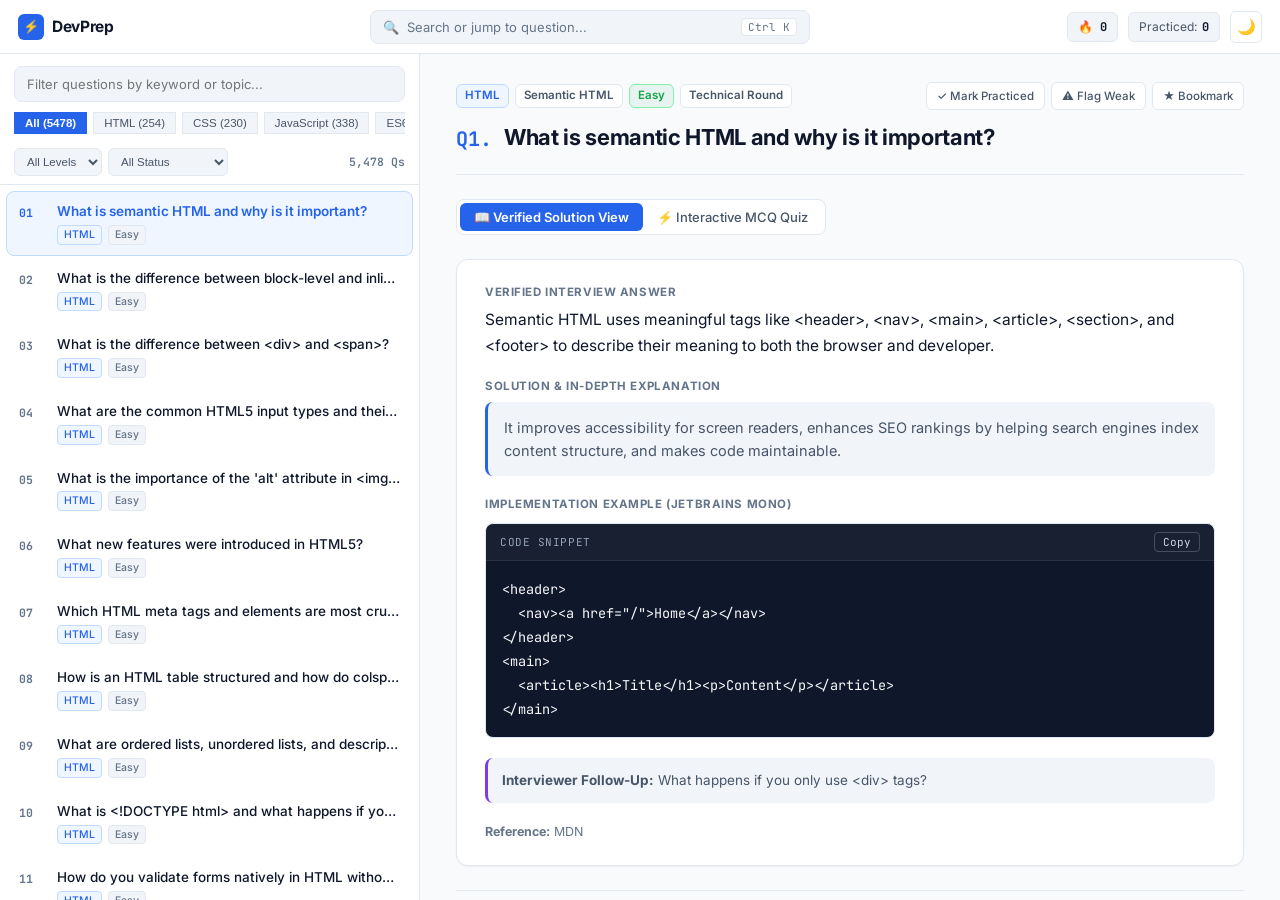
==== commit 855858ff: "feat(ui): implement modern Split-Screen IDE workspace with J/K navigation, MCQ assessment, and Ctrl+" ====
--- a/index.html
+++ b/index.html
@@ -3,625 +3,257 @@
 <head>
   <meta charset="UTF-8">
   <meta name="viewport" content="width=device-width, initial-scale=1.0, maximum-scale=1.0">
-  <title>DevPrep — Modern Technical Interview Preparation Platform</title>
-  <meta name="description" content="Clean, minimal, professional interview preparation platform. 5,478+ verified questions, theory concepts, interactive MCQs, coding problems, and mock tests.">
+  <title>DevPrep — Developer Interview Workspace &amp; Assessment IDE</title>
+  <meta name="description" content="Split-screen developer interview workspace. Left pane question explorer with instant search; right pane focus reader with JetBrains Mono code blocks and interactive MCQ assessment.">
   <meta name="theme-color" content="#ffffff">
 
-  <!-- Typography: Inter for UI/Content, JetBrains Mono for Code Snippets -->
+  <!-- Inter for Interface, JetBrains Mono for Code -->
   <link rel="preconnect" href="https://fonts.googleapis.com">
   <link rel="preconnect" href="https://fonts.gstatic.com" crossorigin>
   <link href="https://fonts.googleapis.com/css2?family=Inter:wght@400;500;600;700&family=JetBrains+Mono:wght@400;500;600&display=swap" rel="stylesheet">
 
-  <link rel="stylesheet" href="./clean-reader.css?v=8.0">
+  <link rel="stylesheet" href="./clean-reader.css?v=10.0">
 </head>
 <body>
 
   <!-- ========================================================================
-       1. Application Header (Logo, Search, Quick Stats, Theme Toggle)
+       1. Workspace Top Bar
        ======================================================================== -->
-  <header class="app-header" id="app-header">
+  <header class="workspace-header">
     <div class="header-left">
-      <button id="btn-mobile-menu" class="btn-mobile-menu" aria-label="Toggle Navigation">☰</button>
-      <a href="#" class="app-brand" id="brand-link">
-        <span class="brand-icon">⚡</span>
-        <div>
-          <div class="brand-title">DevPrep</div>
-          <div class="brand-subtitle">Interview Platform</div>
-        </div>
+      <a href="#" class="brand-wrap" id="brand-reset" title="DevPrep Workspace">
+        <span class="brand-spark">⚡</span>
+        <span>DevPrep</span>
       </a>
     </div>
 
-    <!-- Global Instant Search -->
-    <div class="header-search">
-      <span class="search-icon">🔍</span>
-      <input 
-        type="text" 
-        id="global-search-input" 
-        class="search-input" 
-        placeholder="Search questions, answers, topics, or formulas... (Press '/' to focus)" 
-        autocomplete="off" 
-        spellcheck="false"
-      >
-      <kbd class="search-kbd">/</kbd>
-      <button id="search-clear-btn" class="search-clear-btn" aria-label="Clear search">&times;</button>
+    <!-- Center Command Palette Button (Ctrl+K) -->
+    <div class="header-center">
+      <button id="btn-open-cmd" class="cmd-search-btn" title="Open Command Palette (Ctrl+K / Cmd+K)">
+        <span style="display:flex; align-items:center; gap:8px;">
+          <span>🔍</span>
+          <span>Search or jump to question...</span>
+        </span>
+        <kbd class="kbd-badge">Ctrl K</kbd>
+      </button>
     </div>
 
     <div class="header-right">
-      <!-- Live Streak / Practiced Counter -->
-      <div class="header-stat-pill" title="Daily assessment streak">
-        <span>Streak:</span>
-        <strong id="header-streak-count">🔥 0</strong>
-      </div>
-
-      <div class="header-stat-pill" title="Total questions marked as practiced">
+      <div class="hud-chip" title="Daily streak of correct answers">
+        <strong id="hud-streak">🔥 0</strong>
+      </div>
+
+      <div class="hud-chip" title="Total questions marked as practiced">
         <span>Practiced:</span>
-        <strong id="header-practiced-count">0</strong>
-      </div>
-
-      <!-- Theme Switcher (Light / Dark) -->
-      <button id="btn-theme-toggle" class="btn-icon" title="Toggle color theme" aria-label="Toggle theme">
+        <strong id="hud-practiced">0</strong>
+      </div>
+
+      <!-- Theme Switcher -->
+      <button id="btn-theme-toggle" class="btn-icon" title="Toggle dark/light theme" aria-label="Toggle theme">
         🌙
       </button>
     </div>
   </header>
 
   <!-- ========================================================================
-       2. Application Shell (Sidebar + Main Content Area)
+       2. Split-Screen Workspace (Left Explorer + Right Focus Reader)
        ======================================================================== -->
-  <div class="app-shell">
-
-    <!-- Compact Navigation Sidebar -->
-    <aside class="app-sidebar" id="app-sidebar">
-      <div class="sidebar-scroll">
-
-        <!-- Section: Dashboard -->
-        <div class="sidebar-section">
-          <ul class="sidebar-nav-list">
-            <li>
-              <button class="nav-item-btn active" data-tab="dashboard">
-                <span class="nav-item-content">
-                  <span class="nav-icon">📊</span>
-                  <span>Dashboard</span>
-                </span>
-              </button>
-            </li>
-          </ul>
-        </div>
-
-        <!-- Section: LEARN -->
-        <div class="sidebar-section">
-          <div class="sidebar-section-title">Learn</div>
-          <ul class="sidebar-nav-list">
-            <li>
-              <button class="nav-item-btn" data-tab="questions">
-                <span class="nav-item-content">
-                  <span class="nav-icon">📖</span>
-                  <span>Interview Questions</span>
-                </span>
-                <span class="nav-badge" id="badge-total-questions">5,478</span>
-              </button>
-            </li>
-            <li>
-              <button class="nav-item-btn" data-tab="theory">
-                <span class="nav-item-content">
-                  <span class="nav-icon">📚</span>
-                  <span>Theory &amp; Concepts</span>
-                </span>
-              </button>
-            </li>
-          </ul>
-        </div>
-
-        <!-- Section: PRACTICE -->
-        <div class="sidebar-section">
-          <div class="sidebar-section-title">Practice</div>
-          <ul class="sidebar-nav-list">
-            <li>
-              <button class="nav-item-btn" data-tab="mcq">
-                <span class="nav-item-content">
-                  <span class="nav-icon">⚡</span>
-                  <span>MCQ Assessment</span>
-                </span>
-              </button>
-            </li>
-            <li>
-              <button class="nav-item-btn" data-tab="coding">
-                <span class="nav-item-content">
-                  <span class="nav-icon">💻</span>
-                  <span>Coding Problems</span>
-                </span>
-              </button>
-            </li>
-          </ul>
-        </div>
-
-        <!-- Section: TEST -->
-        <div class="sidebar-section">
-          <div class="sidebar-section-title">Test</div>
-          <ul class="sidebar-nav-list">
-            <li>
-              <button class="nav-item-btn" id="btn-sidebar-mock-test">
-                <span class="nav-item-content">
-                  <span class="nav-icon">🎯</span>
-                  <span>Mock Tests &amp; Drill</span>
-                </span>
-              </button>
-            </li>
-          </ul>
-        </div>
-
-        <!-- Section: TRACK -->
-        <div class="sidebar-section">
-          <div class="sidebar-section-title">Track</div>
-          <ul class="sidebar-nav-list">
-            <li>
-              <button class="nav-item-btn" data-tab="progress">
-                <span class="nav-item-content">
-                  <span class="nav-icon">📈</span>
-                  <span>Progress</span>
-                </span>
-              </button>
-            </li>
-            <li>
-              <button class="nav-item-btn" data-tab="weak">
-                <span class="nav-item-content">
-                  <span class="nav-icon">⚠</span>
-                  <span>Weak Areas</span>
-                </span>
-                <span class="nav-badge" id="badge-weak-count">0</span>
-              </button>
-            </li>
-            <li>
-              <button class="nav-item-btn" data-tab="saved">
-                <span class="nav-item-content">
-                  <span class="nav-icon">★</span>
-                  <span>Bookmarks</span>
-                </span>
-                <span class="nav-badge" id="badge-saved-count">0</span>
-              </button>
-            </li>
-          </ul>
-        </div>
-
-      </div>
-
-      <!-- Quick Subject Switcher Footer -->
-      <div class="sidebar-footer">
-        <label for="sidebar-subject-select" style="font-size:11px; font-weight:700; text-transform:uppercase; color:var(--text-muted); display:block; margin-bottom:4px;">Filter Subject:</label>
-        <select id="sidebar-subject-select" class="sidebar-subject-select" aria-label="Select Subject">
-          <option value="All">All Subjects (5,478 Qs)</option>
-        </select>
-      </div>
-    </aside>
-
-    <!-- Main Content Container -->
-    <main class="app-main" id="app-main" role="main">
-
-      <!-- ====================================================================
-           VIEW 1: Dashboard Overview
-           ==================================================================== -->
-      <section id="view-dashboard" class="view-panel active">
-        <div class="dashboard-header">
-          <div class="dashboard-greeting">Good morning · Preparation Workspace</div>
-          <h1 class="dashboard-title">Developer Interview Dashboard</h1>
-          <p class="dashboard-desc">Master full-stack technical concepts, practice interactive assessment drills, and track your interview readiness.</p>
-        </div>
-
-        <!-- Continue Learning Card -->
-        <div class="continue-card" id="continue-card">
-          <div class="continue-info">
-            <div style="font-size:11px; font-weight:700; text-transform:uppercase; letter-spacing:0.05em; color:var(--accent-primary); margin-bottom:4px;">Continue Learning</div>
-            <h3 id="continue-subject-title">JavaScript · Core Concepts</h3>
-            <p id="continue-subject-desc">Pick up where you left off. 5,478+ technical interview questions with verified answers.</p>
-          </div>
-          <button id="btn-continue-learning" class="btn-primary">
-            Continue Practice →
-          </button>
-        </div>
-
-        <!-- Preparation Counts (Calculated dynamically from 100% real existing data) -->
-        <div class="section-header-row">
-          <h2>Your Preparation</h2>
-        </div>
-
-        <div class="stats-grid">
-          <div class="stat-card">
-            <div class="stat-label">Theory Questions</div>
-            <div class="stat-value" id="dash-theory-count">0</div>
-            <div class="stat-subtext">Concept &amp; scenario fundamentals</div>
-          </div>
-
-          <div class="stat-card">
-            <div class="stat-label">MCQ Practice</div>
-            <div class="stat-value" id="dash-mcq-count">0</div>
-            <div class="stat-subtext">Assessment questions available</div>
-          </div>
-
-          <div class="stat-card">
-            <div class="stat-label">Interview Q&amp;A</div>
-            <div class="stat-value" id="dash-interview-count">0</div>
-            <div class="stat-subtext">Technical &amp; round questions</div>
-          </div>
-
-          <div class="stat-card">
-            <div class="stat-label">Coding Problems</div>
-            <div class="stat-value" id="dash-coding-count">0</div>
-            <div class="stat-subtext">Hands-on code snippets &amp; DSA</div>
-          </div>
-        </div>
-
-        <!-- Subject Curriculum Grid -->
-        <div class="section-header-row" style="margin-top:var(--space-8);">
-          <h2>Subject Curriculum</h2>
-          <span style="font-size:13px; color:var(--text-muted);">22 Subjects · 5,478+ Verified Questions</span>
-        </div>
-
-        <div class="subject-grid" id="dashboard-subject-grid">
-          <!-- Populated dynamically from real subject data -->
-        </div>
-      </section>
-
-      <!-- ====================================================================
-           VIEW 2: Interview Questions / Reading Stream
-           ==================================================================== -->
-      <section id="view-questions" class="view-panel">
-        <div class="view-header">
-          <div class="view-title-row">
-            <h1 id="questions-view-title">Interview Questions</h1>
-            <span id="questions-count-meta" style="font-size:13px; color:var(--text-muted); font-weight:500;">Showing 0 questions</span>
-          </div>
-          <p id="questions-view-desc" style="font-size:14px; color:var(--text-secondary); margin-bottom:var(--space-4);">Clean reading experience with verified answers, code snippets, and follow-up prompts.</p>
-        </div>
-
-        <!-- Filter Controls -->
-        <div class="filter-bar">
-          <select id="filter-subject" class="filter-select" aria-label="Subject filter">
-            <option value="All">All Subjects</option>
-          </select>
-
-          <select id="filter-topic" class="filter-select" aria-label="Topic filter">
-            <option value="All">All Topics</option>
-          </select>
-
-          <select id="filter-difficulty" class="filter-select" aria-label="Difficulty filter">
-            <option value="All">All Difficulties</option>
-            <option value="Easy">Easy</option>
-            <option value="Medium">Medium</option>
-            <option value="Fresher Coding">Coding</option>
-          </select>
-
-          <select id="filter-type" class="filter-select" aria-label="Question type filter">
-            <option value="All">All Types</option>
-            <option value="Concept">Concept</option>
-            <option value="Coding">Coding</option>
-            <option value="Scenario">Scenario</option>
-            <option value="Output">Output</option>
-            <option value="SQL Query">SQL Query</option>
-            <option value="Aptitude">Aptitude</option>
-            <option value="Logical Reasoning">Logical Reasoning</option>
-            <option value="HR">HR</option>
-          </select>
-
-          <select id="filter-status" class="filter-select" aria-label="Status filter">
-            <option value="All">All Statuses</option>
-            <option value="practiced">✓ Practiced</option>
-            <option value="weak">⚠ Needs Practice</option>
-            <option value="saved">★ Bookmarked</option>
-            <option value="unpracticed">⚪ Unpracticed</option>
-          </select>
-
-          <select id="filter-sort" class="filter-select" aria-label="Sort order">
-            <option value="default">Default Order</option>
-            <option value="freq">Frequently Asked First</option>
-            <option value="diff_asc">Difficulty: Easy → Hard</option>
-            <option value="diff_desc">Difficulty: Hard → Easy</option>
-            <option value="weak_first">Weak Areas First</option>
-          </select>
-        </div>
-
-        <!-- Topic Pills Horizontal Scroll -->
-        <div id="topic-chips-container" style="margin-bottom:var(--space-5); display:none;">
-          <div class="filter-pills-scroll" id="topic-chips-track"></div>
-        </div>
-
-        <!-- Question Cards Stream -->
-        <div class="questions-stream" id="questions-stream-container">
-          <!-- Rendered dynamically -->
-        </div>
-
-        <!-- Pagination Controls -->
-        <div class="pagination-container" id="pagination-controls">
-          <div class="pagination-info" id="pagination-info-text">Page 1 of 1</div>
-          <div class="pagination-buttons">
-            <button id="btn-page-prev" class="btn-page">← Previous</button>
-            <button id="btn-page-next" class="btn-page">Next →</button>
-            <select id="select-per-page" class="filter-select" style="height:32px; font-size:12px;">
-              <option value="25">25 per page</option>
-              <option value="50" selected>50 per page</option>
-              <option value="100">100 per page</option>
-              <option value="all">All</option>
-            </select>
-          </div>
-        </div>
-      </section>
-
-      <!-- ====================================================================
-           VIEW 3: MCQ Assessment Mode (Selectable Options, Instant Grading)
-           ==================================================================== -->
-      <section id="view-mcq" class="view-panel">
-        <div class="view-header">
-          <div class="view-title-row">
-            <h1>Interactive MCQ Assessment</h1>
-            <div style="display:flex; align-items:center; gap:8px;">
-              <div class="header-stat-pill">
-                <span>Score:</span> <strong id="mcq-score-display">0 / 0</strong>
-              </div>
-              <div class="header-stat-pill">
-                <span>Accuracy:</span> <strong id="mcq-accuracy-display">0%</strong>
-              </div>
-              <button id="btn-reset-mcq-score" class="btn-secondary" style="padding:4px 10px; font-size:12px;">↺ Reset</button>
-            </div>
-          </div>
-          <p style="font-size:14px; color:var(--text-secondary); margin-bottom:var(--space-4);">Select the best answer option for each question. Instant feedback with verified answer keys and in-depth explanations.</p>
-        </div>
-
-        <div class="filter-bar">
-          <select id="mcq-filter-subject" class="filter-select" aria-label="MCQ subject">
-            <option value="All">All Subjects</option>
-          </select>
-          <select id="mcq-filter-difficulty" class="filter-select" aria-label="MCQ difficulty">
-            <option value="All">All Difficulties</option>
-            <option value="Easy">Easy</option>
-            <option value="Medium">Medium</option>
-            <option value="Fresher Coding">Coding</option>
-          </select>
-          <select id="mcq-filter-status" class="filter-select" aria-label="MCQ status">
-            <option value="All">All Questions</option>
-            <option value="unanswered">⚪ Unanswered Only</option>
-            <option value="correct">✓ Correct</option>
-            <option value="incorrect">✕ Incorrect</option>
-          </select>
-        </div>
-
-        <div class="questions-stream" id="mcq-stream-container">
-          <!-- Populated dynamically with interactive MCQ cards -->
-        </div>
-
-        <div class="pagination-container" id="mcq-pagination-controls">
-          <div class="pagination-info" id="mcq-pagination-info">Page 1 of 1</div>
-          <div class="pagination-buttons">
-            <button id="btn-mcq-prev" class="btn-page">← Previous</button>
-            <button id="btn-mcq-next" class="btn-page">Next →</button>
-          </div>
-        </div>
-      </section>
-
-      <!-- ====================================================================
-           VIEW 4: Theory & Concepts
-           ==================================================================== -->
-      <section id="view-theory" class="view-panel">
-        <div class="view-header">
-          <div class="view-title-row">
-            <h1>Theory &amp; Concepts</h1>
-            <span id="theory-count-meta" style="font-size:13px; color:var(--text-muted); font-weight:500;"></span>
-          </div>
-          <p style="font-size:14px; color:var(--text-secondary); margin-bottom:var(--space-4);">Focused concept notes, architectural patterns, and foundational theory for technical rounds.</p>
-        </div>
-
-        <div class="filter-bar">
-          <select id="theory-filter-subject" class="filter-select">
-            <option value="All">All Subjects</option>
-          </select>
-          <select id="theory-filter-topic" class="filter-select">
-            <option value="All">All Topics</option>
-          </select>
-        </div>
-
-        <div class="questions-stream" id="theory-stream-container">
-          <!-- Rendered dynamically -->
-        </div>
-      </section>
-
-      <!-- ====================================================================
-           VIEW 5: Coding Problems
-           ==================================================================== -->
-      <section id="view-coding" class="view-panel">
-        <div class="view-header">
-          <div class="view-title-row">
-            <h1>Coding &amp; Problem Solving</h1>
-            <span id="coding-count-meta" style="font-size:13px; color:var(--text-muted); font-weight:500;"></span>
-          </div>
-          <p style="font-size:14px; color:var(--text-secondary); margin-bottom:var(--space-4);">Hands-on coding questions, algorithm implementations, and output prediction problems.</p>
-        </div>
-
-        <div class="filter-bar">
-          <select id="coding-filter-subject" class="filter-select">
-            <option value="All">All Subjects</option>
-          </select>
-          <select id="coding-filter-difficulty" class="filter-select">
-            <option value="All">All Difficulties</option>
-            <option value="Easy">Easy</option>
-            <option value="Medium">Medium</option>
-            <option value="Fresher Coding">Coding</option>
-          </select>
-        </div>
-
-        <div class="questions-stream" id="coding-stream-container">
-          <!-- Rendered dynamically -->
-        </div>
-      </section>
-
-      <!-- ====================================================================
-           VIEW 6: Progress & Weak Areas Tracker
-           ==================================================================== -->
-      <section id="view-progress" class="view-panel">
-        <div class="view-header">
-          <div class="view-title-row">
-            <h1>Preparation Progress</h1>
-            <button id="btn-practice-weak-now" class="btn-primary" style="font-size:12.5px;">
-              ⚠ Practice Weak Areas Now
-            </button>
-          </div>
-          <p style="font-size:14px; color:var(--text-secondary); margin-bottom:var(--space-4);">Track your mastery across subjects, assessment accuracy, and areas needing follow-up practice.</p>
-        </div>
-
-        <div class="stats-grid" style="margin-bottom:var(--space-6);">
-          <div class="stat-card">
-            <div class="stat-label">Total Practiced</div>
-            <div class="stat-value" id="prog-total-practiced">0</div>
-            <div class="stat-subtext" id="prog-practiced-pct">0% of curriculum</div>
-          </div>
-          <div class="stat-card">
-            <div class="stat-label">Assessment Accuracy</div>
-            <div class="stat-value" id="prog-accuracy">0%</div>
-            <div class="stat-subtext" id="prog-answered-stats">0 questions evaluated</div>
-          </div>
-          <div class="stat-card">
-            <div class="stat-label">Weak Areas Flagged</div>
-            <div class="stat-value" id="prog-weak-count" style="color:var(--color-warning);">0</div>
-            <div class="stat-subtext">Needs more practice</div>
-          </div>
-          <div class="stat-card">
-            <div class="stat-label">Saved Bookmarks</div>
-            <div class="stat-value" id="prog-saved-count" style="color:var(--color-purple);">0</div>
-            <div class="stat-subtext">Marked for review</div>
-          </div>
-        </div>
-
-        <!-- Subject Breakdown Bars -->
-        <h2 style="margin-bottom:var(--space-4);">Progress by Subject</h2>
-        <div id="progress-subjects-list" style="display:flex; flex-direction:column; gap:12px; margin-bottom:var(--space-8);">
-          <!-- Populated dynamically -->
-        </div>
-      </section>
-
-    </main>
-  </div>
-
-  <!-- ========================================================================
-       3. Mock Test & Assessment Drill Dialog
-       ======================================================================== -->
-  <div id="drill-modal" class="modal-overlay" role="dialog" aria-modal="true" aria-labelledby="drill-modal-title">
-    <div class="modal-card">
-      <div class="modal-header">
-        <span class="modal-title" id="drill-modal-title">Assessment Drill Session</span>
-        <button id="btn-close-drill-modal" class="modal-close-btn" aria-label="Close dialog">&times;</button>
-      </div>
-      <div class="progress-track">
-        <div id="drill-progress-bar" class="progress-fill"></div>
-      </div>
-
-      <!-- Setup Panel -->
-      <div id="drill-panel-setup" class="modal-body">
-        <h3 style="margin-bottom:6px;">Custom Assessment Drill</h3>
-        <p style="font-size:13.5px; color:var(--text-muted); margin-bottom:16px;">Configure an assessment drill session tailored to your current study targets.</p>
-
-        <div style="display:flex; flex-direction:column; gap:12px;">
-          <div>
-            <label style="font-size:12px; font-weight:600; color:var(--text-secondary); display:block; margin-bottom:4px;">Target Subject:</label>
-            <select id="drill-select-subject" class="filter-select" style="width:100%; height:38px;">
-              <option value="All">All Subjects (5,478 Qs)</option>
-            </select>
-          </div>
-
-          <div>
-            <label style="font-size:12px; font-weight:600; color:var(--text-secondary); display:block; margin-bottom:4px;">Difficulty:</label>
-            <select id="drill-select-difficulty" class="filter-select" style="width:100%; height:38px;">
-              <option value="All">All Difficulties</option>
+  <div class="workspace-body">
+
+    <!-- LEFT PANE: Fast Question Explorer -->
+    <aside class="explorer-pane" aria-label="Questions Explorer">
+      <div class="explorer-top">
+        <input 
+          type="text" 
+          id="explorer-search-input" 
+          class="explorer-input-box" 
+          placeholder="Filter questions by keyword or topic..."
+          autocomplete="off"
+          spellcheck="false"
+        >
+
+        <!-- 22 Subject Carousel Track -->
+        <div class="subject-carousel" id="subject-carousel-track">
+          <!-- Populated dynamically: All, HTML, CSS, JavaScript, etc. -->
+        </div>
+
+        <div class="explorer-filter-strip">
+          <div style="display:flex; gap:6px;">
+            <select id="select-difficulty" class="explorer-select" aria-label="Difficulty filter">
+              <option value="All">All Levels</option>
               <option value="Easy">Easy</option>
               <option value="Medium">Medium</option>
               <option value="Fresher Coding">Coding</option>
             </select>
-          </div>
-
-          <div>
-            <label style="font-size:12px; font-weight:600; color:var(--text-secondary); display:block; margin-bottom:4px;">Session Length:</label>
-            <select id="drill-select-count" class="filter-select" style="width:100%; height:38px;">
-              <option value="10">10 Questions (Quick 5-min review)</option>
-              <option value="20" selected>20 Questions (Standard session)</option>
-              <option value="30">30 Questions (Deep practice)</option>
-              <option value="50">50 Questions (Full mock test)</option>
+
+            <select id="select-status" class="explorer-select" aria-label="Status filter">
+              <option value="All">All Status</option>
+              <option value="unanswered">⚪ Unanswered</option>
+              <option value="practiced">✓ Practiced</option>
+              <option value="weak">⚠ Weak Areas</option>
+              <option value="saved">★ Bookmarked</option>
             </select>
           </div>
-        </div>
-
-        <div style="margin-top:20px; display:flex; gap:10px;">
-          <button id="btn-start-drill-session" class="btn-primary" style="flex:2; justify-content:center;">
-            ▶ Start Assessment Drill
+
+          <span class="explorer-count-badge" id="explorer-count-badge">5,478 Qs</span>
+        </div>
+      </div>
+
+      <!-- Scrollable Question Items List -->
+      <div class="explorer-list" id="explorer-list-container" role="list">
+        <!-- Rendered dynamically -->
+      </div>
+    </aside>
+
+    <!-- RIGHT PANE: Focus Reader & Interactive MCQ Quiz Stage -->
+    <main class="focus-pane" id="focus-pane" role="main">
+      <div class="focus-container" id="focus-container">
+
+        <!-- Header: Metadata Badges & Action Buttons -->
+        <div class="focus-header">
+          <div class="focus-meta-row">
+            <div class="focus-tags" id="focus-tags-row">
+              <span class="badge badge-subject" id="focus-tag-subject">JavaScript</span>
+              <span class="badge" id="focus-tag-topic">ES6+</span>
+              <span class="badge badge-easy" id="focus-tag-difficulty">Easy</span>
+              <span class="badge" id="focus-tag-round">Technical Round</span>
+            </div>
+
+            <div class="focus-actions">
+              <button id="btn-focus-practice" class="btn-focus-action" title="Mark as practiced">
+                ✓ Mark Practiced
+              </button>
+              <button id="btn-focus-weak" class="btn-focus-action" title="Flag as needing practice">
+                ⚠ Flag Weak
+              </button>
+              <button id="btn-focus-save" class="btn-focus-action" title="Bookmark question">
+                ★ Bookmark
+              </button>
+            </div>
+          </div>
+
+          <!-- Question Title -->
+          <div class="focus-question-box">
+            <span class="focus-q-num" id="focus-q-num">Q1.</span>
+            <h1 class="focus-q-title" id="focus-q-title">Question title loading...</h1>
+          </div>
+        </div>
+
+        <!-- Mode Switcher: Solution View vs MCQ Quiz View -->
+        <div class="view-mode-tabs">
+          <button class="view-mode-btn active" id="btn-mode-solution" data-mode="solution">
+            📖 Verified Solution View
           </button>
-          <button id="btn-drill-weak-session" class="btn-secondary" style="flex:1; justify-content:center;">
-            ⚠ Drill Weak Areas Only
+          <button class="view-mode-btn" id="btn-mode-quiz" data-mode="quiz">
+            ⚡ Interactive MCQ Quiz
           </button>
         </div>
-      </div>
-
-      <!-- Active Runner Panel -->
-      <div id="drill-panel-runner" class="modal-body" style="display:none;">
-        <div style="display:flex; justify-content:space-between; align-items:center; margin-bottom:10px;">
-          <div id="drill-q-meta" class="card-meta-row" style="margin:0;"></div>
-          <span id="drill-counter-text" style="font-size:12px; font-family:var(--font-mono); color:var(--text-muted);">Q 1 / 20</span>
-        </div>
-
-        <h3 id="drill-q-title" style="margin-bottom:16px; font-size:18px; line-height:1.45;">Question</h3>
-
-        <!-- Interactive Drill Options -->
-        <div id="drill-options-container" class="mcq-options-list"></div>
-
-        <div style="margin-bottom:12px;">
-          <button id="btn-drill-reveal-answer" class="btn-secondary" style="font-size:12px;">
-            🔑 Reveal Answer Key
-          </button>
-        </div>
-
-        <!-- Answer Drawer -->
-        <div id="drill-answer-drawer" class="answer-drawer">
-          <div id="drill-answer-key-pill" class="answer-key-pill">🔑 Answer Key: Option A</div>
-          <div class="answer-section-label">Verified Solution</div>
-          <div id="drill-answer-text" class="answer-content"></div>
-
-          <div id="drill-expl-wrap" style="margin-top:12px; display:none;">
-            <div class="answer-section-label">Explanation</div>
-            <div id="drill-expl-text" class="explanation-content"></div>
-          </div>
-
-          <div id="drill-code-wrap" style="margin-top:12px; display:none;">
-            <div class="answer-section-label">Code Example</div>
-            <div class="code-box">
-              <pre><code id="drill-code-text"></code></pre>
-            </div>
-          </div>
-        </div>
-      </div>
-
-      <!-- Summary Panel -->
-      <div id="drill-panel-summary" class="modal-body" style="display:none;">
-        <h2 style="color:var(--color-success); margin-bottom:6px;">✓ Drill Complete</h2>
-        <p id="drill-summary-text" style="font-size:14px; color:var(--text-secondary); margin-bottom:16px;"></p>
-        <div style="display:flex; gap:10px;">
-          <button id="btn-drill-again" class="btn-primary">Start Another Drill</button>
-          <button id="btn-close-drill-summary" class="btn-secondary">Back to Dashboard</button>
-        </div>
-      </div>
-
-      <!-- Runner Footer Navigation -->
-      <div id="drill-runner-footer" class="modal-footer" style="display:none;">
-        <div style="display:flex; gap:6px;">
-          <button id="btn-drill-gotit" class="btn-card-action active-practiced">✓ Practiced</button>
-          <button id="btn-drill-need" class="btn-card-action active-weak">⚠ Needs Practice</button>
-        </div>
-        <div style="display:flex; gap:6px;">
-          <button id="btn-drill-prev-q" class="btn-page">← Prev</button>
-          <button id="btn-drill-next-q" class="btn-page">Next →</button>
-        </div>
-      </div>
-    </div>
+
+        <!-- MODE 1: Verified Solution View -->
+        <div id="solution-view-panel" class="solution-box">
+          <div class="solution-section">
+            <div class="solution-label">Verified Interview Answer</div>
+            <div class="solution-body" id="focus-answer-text"></div>
+          </div>
+
+          <div class="solution-section" id="focus-expl-wrap" style="display:none;">
+            <div class="solution-label">Solution &amp; In-Depth Explanation</div>
+            <div class="explanation-card" id="focus-expl-text"></div>
+          </div>
+
+          <div class="solution-section" id="focus-code-wrap" style="display:none;">
+            <div class="solution-label">Implementation Example (JetBrains Mono)</div>
+            <div class="code-container">
+              <div class="code-header">
+                <span>Code snippet</span>
+                <button class="btn-code-copy" id="btn-code-copy">Copy</button>
+              </div>
+              <pre><code id="focus-code-text"></code></pre>
+            </div>
+          </div>
+
+          <div class="solution-section" id="focus-followup-wrap" style="display:none;">
+            <div class="followup-alert">
+              <strong>Interviewer Follow-Up:</strong> <span id="focus-followup-text"></span>
+            </div>
+          </div>
+
+          <div class="solution-section" id="focus-ref-wrap" style="display:none;">
+            <div style="font-size:12.5px; color:var(--text-muted);">
+              <strong>Reference:</strong> <span id="focus-ref-text"></span>
+            </div>
+          </div>
+        </div>
+
+        <!-- MODE 2: Interactive MCQ Quiz View -->
+        <div id="quiz-view-panel" style="display:none;">
+          <div class="mcq-options-container" id="focus-mcq-options">
+            <!-- Populated dynamically: [A], [B], [C], [D] -->
+          </div>
+
+          <div class="solution-box" id="quiz-solution-drawer" style="display:none;">
+            <div class="solution-answer-key-pill" id="quiz-key-pill">🔑 Answer Key: Option A</div>
+            <div class="solution-section">
+              <div class="solution-label">Verified Answer</div>
+              <div class="solution-body" id="quiz-drawer-answer"></div>
+            </div>
+            <div class="solution-section" id="quiz-drawer-expl-wrap" style="display:none;">
+              <div class="solution-label">Explanation</div>
+              <div class="explanation-card" id="quiz-drawer-expl"></div>
+            </div>
+          </div>
+        </div>
+
+        <!-- Bottom Keyboard & Navigation Bar -->
+        <div class="focus-bottom-nav">
+          <div class="shortcut-hints">
+            <span><kbd>J</kbd> Next</span>
+            <span><kbd>K</kbd> Prev</span>
+            <span><kbd>1-4</kbd> Pick MCQ</span>
+            <span><kbd>Ctrl K</kbd> Search</span>
+          </div>
+
+          <div class="nav-buttons-group">
+            <button id="btn-nav-prev" class="btn-nav btn-nav-secondary">
+              ← Prev (K)
+            </button>
+            <button id="btn-nav-next" class="btn-nav btn-nav-primary">
+              Next (J) →
+            </button>
+          </div>
+        </div>
+
+      </div>
+    </main>
   </div>
 
-  <!-- Toast Notification -->
-  <div id="toast-notice" class="toast-notice"></div>
-
-  <!-- Scripts: 100% Real Questions Data & Clean Application Logic -->
-  <script src="./fresher-data.js?v=8.0"></script>
-  <script src="./clean-reader.js?v=8.0"></script>
+  <!-- ========================================================================
+       3. Command Palette Modal (Ctrl+K / Cmd+K)
+       ======================================================================== -->
+  <div class="cmd-modal-overlay" id="cmd-modal-overlay">
+    <div class="cmd-modal-box">
+      <div class="cmd-input-wrap">
+        <span style="font-size:16px; color:var(--text-muted);">🔍</span>
+        <input 
+          type="text" 
+          id="cmd-palette-input" 
+          class="cmd-search-input" 
+          placeholder="Type to search all 5,478 questions, topics, or code..." 
+          autocomplete="off"
+        >
+        <kbd class="kbd-badge">ESC</kbd>
+      </div>
+      <div class="cmd-results-list" id="cmd-results-list">
+        <!-- Search results populated dynamically -->
+      </div>
+    </div>
+  </div>
+
+  <!-- Toast Notice -->
+  <div id="workspace-toast" class="workspace-toast"></div>
+
+  <!-- 100% Real Question Data & Workspace Engine -->
+  <script src="./fresher-data.js?v=10.0"></script>
+  <script src="./clean-reader.js?v=10.0"></script>
 </body>
 </html>
--- a/clean-reader.css
+++ b/clean-reader.css
@@ -1,114 +1,79 @@
 /**
- * DevPrep / Interview Practice — Clean Modern Design System
- * Inspired by crackedin.io: Clean, Minimal, Professional, Developer-Focused, Spacious.
- * Strictly Typography: Inter (UI/text) + JetBrains Mono (Code only)
+ * DevPrep — Modern Split-Screen IDE Workspace (Cursor / Raycast style)
+ * Left Pane: Lightning-fast Question Explorer with Search & Subject Carousel
+ * Right Pane: Focus Reader with Code Blocks, Interactive MCQ Quiz, and J/K Keyboard Navigation
  */
 
-/* ==========================================================================
-   1. Design Tokens & CSS Variables
-   ========================================================================== */
 :root {
-  /* Typography */
+  /* Fonts */
   --font-sans: 'Inter', -apple-system, BlinkMacSystemFont, 'Segoe UI', Roboto, sans-serif;
   --font-mono: 'JetBrains Mono', 'Fira Code', monospace;
 
-  /* Typography Scale */
-  --font-size-page-title: 32px;
-  --font-size-section-title: 24px;
-  --font-size-question-title: 20px;
-  --font-size-body: 15px;
-  --font-size-secondary: 13.5px;
-  --font-size-metadata: 12px;
-
-  /* Spacing Scale */
-  --space-1: 4px;
-  --space-2: 8px;
-  --space-3: 12px;
-  --space-4: 16px;
-  --space-5: 20px;
-  --space-6: 24px;
-  --space-8: 32px;
-  --space-10: 40px;
-
-  /* Light Theme (Default - Clean, Crisp, Professional) */
+  /* Dimensions */
+  --header-height: 54px;
+  --explorer-width: 420px;
+  --radius-sm: 6px;
+  --radius-md: 8px;
+  --radius-lg: 12px;
+
+  /* Light Theme (Default) */
   --bg-app: #f8fafc;
   --bg-surface: #ffffff;
   --bg-sidebar: #ffffff;
-  --bg-card: #ffffff;
-  --bg-card-hover: #f1f5f9;
-  --bg-subtle: #f1f5f9;
-  --bg-elevated: #ffffff;
+  --bg-hover: #f1f5f9;
+  --bg-active: #eff6ff;
+  --bg-code: #0f172a;
 
   /* Borders */
   --border-subtle: #f1f5f9;
-  --border-card: #e2e8f0;
+  --border-color: #e2e8f0;
   --border-hover: #cbd5e1;
-  --border-strong: #94a3b8;
-
-  /* Text Colors */
+
+  /* Typography Colors */
   --text-primary: #0f172a;
   --text-secondary: #475569;
   --text-muted: #64748b;
   --text-faint: #94a3b8;
 
-  /* Brand Accent: Clean Indigo / Royal Blue */
+  /* Accents */
   --accent-primary: #2563eb;
-  --accent-primary-hover: #1d4ed8;
-  --accent-primary-subtle: #eff6ff;
-  --accent-primary-border: #bfdbfe;
-
-  /* Semantic Feedback Colors */
+  --accent-hover: #1d4ed8;
+  --accent-subtle: #eff6ff;
+  --accent-border: #bfdbfe;
+
+  /* Semantics */
   --color-success: #16a34a;
-  --color-success-subtle: #f0fdf4;
-  --color-success-border: #bbf7d0;
+  --color-success-bg: rgba(22, 163, 74, 0.08);
+  --color-success-border: #86efac;
 
   --color-error: #dc2626;
-  --color-error-subtle: #fef2f2;
-  --color-error-border: #fecaca;
+  --color-error-bg: rgba(220, 38, 38, 0.08);
+  --color-error-border: #fca5a5;
 
   --color-warning: #d97706;
-  --color-warning-subtle: #fffbeb;
+  --color-warning-bg: rgba(217, 119, 6, 0.08);
   --color-warning-border: #fde68a;
 
   --color-purple: #7c3aed;
-  --color-purple-subtle: #f5f3ff;
+  --color-purple-bg: rgba(124, 58, 237, 0.08);
   --color-purple-border: #ddd6fe;
 
-  /* Code Block (Always crisp dark background for contrast) */
-  --code-bg: #0f172a;
-  --code-border: #1e293b;
-  --code-text: #f8fafc;
-  --code-header-bg: #1e293b;
-
-  /* Layout */
-  --sidebar-width: 250px;
-  --header-height: 60px;
-  --radius-sm: 6px;
-  --radius-md: 8px;
-  --radius-lg: 12px;
-  --radius-full: 9999px;
-
-  /* Shadows (Subtle, professional) */
   --shadow-sm: 0 1px 2px 0 rgba(0, 0, 0, 0.05);
-  --shadow-card: 0 1px 3px 0 rgba(0, 0, 0, 0.05), 0 1px 2px -1px rgba(0, 0, 0, 0.05);
-  --shadow-card-hover: 0 4px 6px -1px rgba(0, 0, 0, 0.07), 0 2px 4px -2px rgba(0, 0, 0, 0.05);
   --shadow-modal: 0 20px 25px -5px rgba(0, 0, 0, 0.1), 0 8px 10px -6px rgba(0, 0, 0, 0.1);
 }
 
-/* Dark Theme Overrides */
+/* Dark Theme */
 [data-theme="dark"] {
   --bg-app: #0b0f19;
   --bg-surface: #111827;
   --bg-sidebar: #0f172a;
-  --bg-card: #111827;
-  --bg-card-hover: #1e293b;
-  --bg-subtle: #1e293b;
-  --bg-elevated: #1f2937;
+  --bg-hover: #1e293b;
+  --bg-active: rgba(59, 130, 246, 0.14);
+  --bg-code: #090d16;
 
   --border-subtle: #1e293b;
-  --border-card: #1f2937;
+  --border-color: #1f2937;
   --border-hover: #374151;
-  --border-strong: #4b5563;
 
   --text-primary: #f9fafb;
   --text-secondary: #cbd5e1;
@@ -116,880 +81,681 @@
   --text-faint: #64748b;
 
   --accent-primary: #3b82f6;
-  --accent-primary-hover: #60a5fa;
-  --accent-primary-subtle: rgba(59, 130, 246, 0.12);
-  --accent-primary-border: rgba(59, 130, 246, 0.3);
+  --accent-hover: #60a5fa;
+  --accent-subtle: rgba(59, 130, 246, 0.14);
+  --accent-border: rgba(59, 130, 246, 0.35);
 
   --color-success: #22c55e;
-  --color-success-subtle: rgba(34, 197, 94, 0.12);
-  --color-success-border: rgba(34, 197, 94, 0.3);
+  --color-success-bg: rgba(34, 197, 94, 0.14);
+  --color-success-border: rgba(34, 197, 94, 0.35);
 
   --color-error: #ef4444;
-  --color-error-subtle: rgba(239, 68, 68, 0.12);
-  --color-error-border: rgba(239, 68, 68, 0.3);
-
-  --color-warning: #f59e0b;
-  --color-warning-subtle: rgba(245, 158, 11, 0.12);
-  --color-warning-border: rgba(245, 158, 11, 0.3);
-
-  --color-purple: #a855f7;
-  --color-purple-subtle: rgba(168, 85, 247, 0.12);
-  --color-purple-border: rgba(168, 85, 247, 0.3);
-
-  --code-bg: #090d16;
-  --code-border: #1f2937;
-  --code-header-bg: #111827;
+  --color-error-bg: rgba(239, 68, 68, 0.14);
+  --color-error-border: rgba(239, 68, 68, 0.35);
 
   --shadow-sm: 0 1px 2px 0 rgba(0, 0, 0, 0.3);
-  --shadow-card: 0 1px 3px 0 rgba(0, 0, 0, 0.3);
-  --shadow-card-hover: 0 4px 6px -1px rgba(0, 0, 0, 0.4);
   --shadow-modal: 0 20px 25px -5px rgba(0, 0, 0, 0.5);
 }
 
-/* ==========================================================================
-   2. Reset & Base Styles
-   ========================================================================== */
 *, *::before, *::after {
   box-sizing: border-box;
   margin: 0;
   padding: 0;
 }
 
-html {
-  font-size: 16px;
-  -webkit-font-smoothing: antialiased;
-  -moz-osx-font-smoothing: grayscale;
-  scroll-behavior: smooth;
-}
-
-body {
+html, body {
+  height: 100vh;
+  overflow: hidden;
   font-family: var(--font-sans);
   background-color: var(--bg-app);
   color: var(--text-primary);
-  min-height: 100vh;
   line-height: 1.5;
+  -webkit-font-smoothing: antialiased;
+}
+
+body {
   display: flex;
   flex-direction: column;
 }
 
-/* Typography Hierarchy */
-h1 {
-  font-size: var(--font-size-page-title);
+code, pre {
+  font-family: var(--font-mono);
+}
+
+/* ==========================================================================
+   1. Workspace Header
+   ========================================================================== */
+.workspace-header {
+  height: var(--header-height);
+  background-color: var(--bg-surface);
+  border-bottom: 1px solid var(--border-color);
+  display: flex;
+  align-items: center;
+  justify-content: space-between;
+  padding: 0 18px;
+  flex-shrink: 0;
+  z-index: 10;
+}
+
+.header-left {
+  display: flex;
+  align-items: center;
+  gap: 14px;
+}
+
+.brand-wrap {
+  display: flex;
+  align-items: center;
+  gap: 8px;
+  text-decoration: none;
+  color: var(--text-primary);
   font-weight: 700;
+  font-size: 15.5px;
   letter-spacing: -0.02em;
-  color: var(--text-primary);
-}
-
-h2 {
-  font-size: var(--font-size-section-title);
-  font-weight: 600;
-  letter-spacing: -0.015em;
-  color: var(--text-primary);
-}
-
-h3 {
-  font-size: var(--font-size-question-title);
-  font-weight: 600;
-  letter-spacing: -0.01em;
-  color: var(--text-primary);
-}
-
-p, span, div {
-  font-size: var(--font-size-body);
-}
-
-/* Code Typography: JetBrains Mono ONLY */
-code, pre, kbd, samp {
+}
+
+.brand-spark {
+  width: 26px;
+  height: 26px;
+  background-color: var(--accent-primary);
+  color: #ffffff;
+  border-radius: var(--radius-sm);
+  display: flex;
+  align-items: center;
+  justify-content: center;
+  font-size: 13px;
+}
+
+.header-center {
+  flex: 1;
+  max-width: 440px;
+  margin: 0 20px;
+}
+
+.cmd-search-btn {
+  width: 100%;
+  height: 34px;
+  background-color: var(--bg-hover);
+  border: 1px solid var(--border-color);
+  border-radius: var(--radius-md);
+  padding: 0 12px;
+  display: flex;
+  align-items: center;
+  justify-content: space-between;
+  color: var(--text-muted);
+  font-size: 13px;
+  cursor: pointer;
+  transition: all 0.15s ease;
+  font-family: var(--font-sans);
+}
+
+.cmd-search-btn:hover {
+  border-color: var(--border-hover);
+  color: var(--text-primary);
+}
+
+.kbd-badge {
   font-family: var(--font-mono);
-}
-
-/* ==========================================================================
-   3. Global Shell Layout (Sidebar + Main Content)
-   ========================================================================== */
-.app-header {
-  height: var(--header-height);
-  background-color: var(--bg-surface);
-  border-bottom: 1px solid var(--border-card);
-  position: sticky;
-  top: 0;
-  z-index: 100;
-  display: flex;
-  align-items: center;
-  justify-content: space-between;
-  padding: 0 var(--space-6);
-}
-
-.header-left {
-  display: flex;
-  align-items: center;
-  gap: var(--space-4);
-}
-
-.btn-mobile-menu {
-  display: none;
-  background: none;
-  border: none;
+  font-size: 11px;
+  background-color: var(--bg-surface);
+  border: 1px solid var(--border-color);
+  border-radius: 4px;
+  padding: 1px 6px;
+  color: var(--text-muted);
+}
+
+.header-right {
+  display: flex;
+  align-items: center;
+  gap: 10px;
+}
+
+.hud-chip {
+  height: 30px;
+  padding: 0 10px;
+  border-radius: var(--radius-sm);
+  background-color: var(--bg-hover);
+  border: 1px solid var(--border-color);
+  font-size: 12px;
   color: var(--text-secondary);
-  font-size: 20px;
-  cursor: pointer;
-  padding: var(--space-2);
-}
-
-.app-brand {
-  display: flex;
-  align-items: center;
-  gap: 10px;
-  text-decoration: none;
-  color: var(--text-primary);
-}
-
-.brand-icon {
+  display: flex;
+  align-items: center;
+  gap: 5px;
+}
+
+.hud-chip strong {
+  color: var(--text-primary);
+  font-family: var(--font-mono);
+}
+
+.btn-icon {
   width: 32px;
   height: 32px;
-  background-color: var(--accent-primary);
-  color: #ffffff;
-  border-radius: var(--radius-md);
-  display: flex;
-  align-items: center;
-  justify-content: center;
-  font-weight: 700;
-  font-size: 15px;
-}
-
-.brand-title {
-  font-weight: 700;
-  font-size: 17px;
-  letter-spacing: -0.02em;
-  color: var(--text-primary);
-}
-
-.brand-subtitle {
-  font-size: 11px;
-  color: var(--text-muted);
-  font-weight: 500;
-}
-
-/* Header Center: Global Search */
-.header-search {
-  flex: 1;
-  max-width: 480px;
-  margin: 0 var(--space-6);
-  position: relative;
-}
-
-.search-input {
-  width: 100%;
-  height: 38px;
-  background-color: var(--bg-subtle);
-  border: 1px solid var(--border-card);
-  border-radius: var(--radius-md);
-  padding: 0 38px 0 36px;
-  font-size: 13.5px;
-  color: var(--text-primary);
-  outline: none;
-  transition: all 0.15s ease;
-  font-family: var(--font-sans);
-}
-
-.search-input:focus {
-  background-color: var(--bg-surface);
-  border-color: var(--accent-primary);
-  box-shadow: 0 0 0 2px var(--accent-primary-subtle);
-}
-
-.search-icon {
-  position: absolute;
-  left: 12px;
-  top: 50%;
-  transform: translateY(-50%);
-  color: var(--text-muted);
-  font-size: 13px;
-  pointer-events: none;
-}
-
-.search-kbd {
-  position: absolute;
-  right: 10px;
-  top: 50%;
-  transform: translateY(-50%);
-  font-size: 11px;
-  font-family: var(--font-mono);
-  background: var(--bg-surface);
-  border: 1px solid var(--border-card);
-  padding: 2px 6px;
-  border-radius: 4px;
-  color: var(--text-muted);
-}
-
-.search-clear-btn {
-  position: absolute;
-  right: 10px;
-  top: 50%;
-  transform: translateY(-50%);
-  background: none;
-  border: none;
-  color: var(--text-muted);
-  font-size: 16px;
-  cursor: pointer;
-  display: none;
-}
-
-/* Header Right: Stats & Controls */
-.header-right {
-  display: flex;
-  align-items: center;
-  gap: var(--space-3);
-}
-
-.header-stat-pill {
-  display: flex;
-  align-items: center;
-  gap: 6px;
-  padding: 5px 12px;
-  border-radius: var(--radius-full);
-  background-color: var(--bg-subtle);
-  border: 1px solid var(--border-card);
-  font-size: var(--font-size-secondary);
-  color: var(--text-secondary);
-  font-weight: 500;
-}
-
-.header-stat-pill strong {
-  color: var(--text-primary);
-  font-weight: 600;
-}
-
-.btn-icon {
-  width: 36px;
-  height: 36px;
-  display: inline-flex;
-  align-items: center;
-  justify-content: center;
-  border-radius: var(--radius-md);
-  border: 1px solid var(--border-card);
-  background-color: var(--bg-surface);
+  border-radius: var(--radius-sm);
+  background-color: var(--bg-surface);
+  border: 1px solid var(--border-color);
   color: var(--text-secondary);
   cursor: pointer;
+  display: flex;
+  align-items: center;
+  justify-content: center;
   font-size: 15px;
   transition: all 0.15s ease;
 }
 
 .btn-icon:hover {
-  background-color: var(--bg-card-hover);
-  color: var(--text-primary);
-  border-color: var(--border-hover);
+  background-color: var(--bg-hover);
+  color: var(--text-primary);
 }
 
 /* ==========================================================================
-   4. App Shell (Sidebar + Main Canvas)
+   2. Workspace Split-Screen Layout
    ========================================================================== */
-.app-shell {
-  display: flex;
+.workspace-body {
   flex: 1;
-  min-height: calc(100vh - var(--header-height));
-}
-
-/* Sidebar Navigation */
-.app-sidebar {
-  width: var(--sidebar-width);
+  display: flex;
+  overflow: hidden;
+  position: relative;
+}
+
+/* Left Pane: Question Explorer */
+.explorer-pane {
+  width: var(--explorer-width);
   background-color: var(--bg-sidebar);
-  border-right: 1px solid var(--border-card);
+  border-right: 1px solid var(--border-color);
+  display: flex;
+  flex-direction: column;
   flex-shrink: 0;
+  height: 100%;
+}
+
+.explorer-top {
+  padding: 12px 14px 8px;
+  border-bottom: 1px solid var(--border-color);
   display: flex;
   flex-direction: column;
-  justify-content: space-between;
-  padding: var(--space-4) 0;
-}
-
-.sidebar-scroll {
-  overflow-y: auto;
-  padding: 0 var(--space-3);
-}
-
-.sidebar-section {
-  margin-bottom: var(--space-5);
-}
-
-.sidebar-section-title {
-  font-size: 11px;
-  font-weight: 700;
-  text-transform: uppercase;
-  letter-spacing: 0.06em;
-  color: var(--text-faint);
-  padding: 0 var(--space-3) var(--space-2);
-}
-
-.sidebar-nav-list {
-  list-style: none;
-  display: flex;
-  flex-direction: column;
-  gap: 2px;
-}
-
-.nav-item-btn {
-  width: 100%;
-  display: flex;
-  align-items: center;
-  justify-content: space-between;
-  padding: 8px 12px;
-  border-radius: var(--radius-md);
-  border: none;
-  background: transparent;
-  color: var(--text-secondary);
-  font-size: 13.5px;
-  font-weight: 500;
-  cursor: pointer;
-  text-align: left;
-  transition: all 0.15s ease;
-  font-family: var(--font-sans);
-}
-
-.nav-item-content {
-  display: flex;
-  align-items: center;
-  gap: 10px;
-}
-
-.nav-icon {
-  font-size: 15px;
-  width: 20px;
-  display: flex;
-  align-items: center;
-  justify-content: center;
-  color: var(--text-muted);
-}
-
-.nav-item-btn:hover {
-  background-color: var(--bg-card-hover);
-  color: var(--text-primary);
-}
-
-.nav-item-btn:hover .nav-icon {
-  color: var(--text-primary);
-}
-
-/* Active Nav State - Subtle, professional highlight */
-.nav-item-btn.active {
-  background-color: var(--accent-primary-subtle);
-  color: var(--accent-primary);
-  font-weight: 600;
-}
-
-.nav-item-btn.active .nav-icon {
-  color: var(--accent-primary);
-}
-
-.nav-badge {
-  font-size: 11px;
-  font-weight: 600;
-  padding: 1px 7px;
-  border-radius: var(--radius-full);
-  background-color: var(--bg-subtle);
-  color: var(--text-muted);
-}
-
-.nav-item-btn.active .nav-badge {
-  background-color: var(--accent-primary);
-  color: #ffffff;
-}
-
-/* Sidebar Footer (Subject Quick-Selector) */
-.sidebar-footer {
-  padding: var(--space-3) var(--space-4) 0;
-  border-top: 1px solid var(--border-subtle);
-}
-
-.sidebar-subject-select {
+  gap: 8px;
+  background-color: var(--bg-surface);
+}
+
+.explorer-input-box {
   width: 100%;
   height: 36px;
-  background-color: var(--bg-subtle);
-  border: 1px solid var(--border-card);
+  background-color: var(--bg-hover);
+  border: 1px solid var(--border-color);
   border-radius: var(--radius-md);
-  padding: 0 10px;
-  font-size: 12.5px;
-  color: var(--text-primary);
-  font-weight: 500;
+  padding: 0 12px;
+  font-size: 13px;
+  color: var(--text-primary);
   outline: none;
-  cursor: pointer;
   font-family: var(--font-sans);
-}
-
-/* Main Content Area */
-.app-main {
-  flex: 1;
-  min-width: 0;
-  padding: var(--space-8) var(--space-10);
-  max-width: 1200px;
-  margin: 0 auto;
-  width: 100%;
-}
-
-/* View Containers */
-.view-panel {
-  display: none;
-}
-
-.view-panel.active {
-  display: block;
-  animation: fadeIn 0.15s ease-out;
-}
-
-@keyframes fadeIn {
-  from { opacity: 0; transform: translateY(3px); }
-  to { opacity: 1; transform: translateY(0); }
-}
-
-/* ==========================================================================
-   5. View: Dashboard (Real Data Only, CrackedIn Quality)
-   ========================================================================== */
-.dashboard-header {
-  margin-bottom: var(--space-8);
-}
-
-.dashboard-greeting {
-  font-size: 14px;
-  font-weight: 600;
-  color: var(--accent-primary);
-  text-transform: uppercase;
-  letter-spacing: 0.05em;
-  margin-bottom: var(--space-1);
-}
-
-.dashboard-title {
-  font-size: var(--font-size-page-title);
-  font-weight: 700;
-  color: var(--text-primary);
-  letter-spacing: -0.02em;
-  margin-bottom: var(--space-2);
-}
-
-.dashboard-desc {
-  font-size: var(--font-size-body);
-  color: var(--text-secondary);
-}
-
-/* Continue Learning Banner */
-.continue-card {
-  background-color: var(--bg-card);
-  border: 1px solid var(--border-card);
-  border-radius: var(--radius-lg);
-  padding: var(--space-6);
-  margin-bottom: var(--space-8);
-  display: flex;
-  align-items: center;
-  justify-content: space-between;
-  gap: var(--space-6);
-  box-shadow: var(--shadow-sm);
-}
-
-.continue-info h3 {
-  font-size: 18px;
-  font-weight: 600;
-  margin-bottom: 4px;
-}
-
-.continue-info p {
-  font-size: 13.5px;
-  color: var(--text-muted);
-}
-
-.btn-primary {
-  background-color: var(--accent-primary);
-  color: #ffffff;
-  border: 1px solid var(--accent-primary);
-  border-radius: var(--radius-md);
-  padding: 8px 18px;
-  font-size: 13.5px;
-  font-weight: 600;
-  cursor: pointer;
-  display: inline-flex;
-  align-items: center;
-  gap: 6px;
   transition: all 0.15s ease;
-  font-family: var(--font-sans);
-  text-decoration: none;
-  white-space: nowrap;
-}
-
-.btn-primary:hover {
-  background-color: var(--accent-primary-hover);
-  border-color: var(--accent-primary-hover);
-}
-
-.btn-secondary {
-  background-color: var(--bg-surface);
-  color: var(--text-secondary);
-  border: 1px solid var(--border-card);
-  border-radius: var(--radius-md);
-  padding: 8px 16px;
-  font-size: 13.5px;
-  font-weight: 600;
-  cursor: pointer;
-  display: inline-flex;
-  align-items: center;
-  gap: 6px;
-  transition: all 0.15s ease;
-  font-family: var(--font-sans);
-  text-decoration: none;
-}
-
-.btn-secondary:hover {
-  background-color: var(--bg-card-hover);
-  color: var(--text-primary);
-  border-color: var(--border-hover);
-}
-
-/* Stats Row: Theory, MCQ, Interview, Coding */
-.stats-grid {
-  display: grid;
-  grid-template-columns: repeat(4, 1fr);
-  gap: var(--space-4);
-  margin-bottom: var(--space-8);
-}
-
-.stat-card {
-  background-color: var(--bg-card);
-  border: 1px solid var(--border-card);
-  border-radius: var(--radius-md);
-  padding: var(--space-5);
-  box-shadow: var(--shadow-sm);
-  transition: border-color 0.15s ease;
-}
-
-.stat-card:hover {
-  border-color: var(--border-hover);
-}
-
-.stat-label {
-  font-size: var(--font-size-metadata);
-  font-weight: 600;
-  text-transform: uppercase;
-  letter-spacing: 0.05em;
-  color: var(--text-muted);
-  margin-bottom: var(--space-2);
-}
-
-.stat-value {
-  font-size: 26px;
-  font-weight: 700;
-  color: var(--text-primary);
-  line-height: 1;
-  margin-bottom: var(--space-1);
-}
-
-.stat-subtext {
-  font-size: 12.5px;
-  color: var(--text-secondary);
-}
-
-/* Subject Exploration Grid */
-.section-header-row {
-  display: flex;
-  align-items: center;
-  justify-content: space-between;
-  margin-bottom: var(--space-4);
-}
-
-.subject-grid {
-  display: grid;
-  grid-template-columns: repeat(auto-fill, minmax(250px, 1fr));
-  gap: var(--space-4);
-}
-
-.subject-card {
-  background-color: var(--bg-card);
-  border: 1px solid var(--border-card);
-  border-radius: var(--radius-md);
-  padding: var(--space-5);
-  box-shadow: var(--shadow-sm);
-  cursor: pointer;
-  transition: all 0.15s ease;
-  text-decoration: none;
-  display: block;
-}
-
-.subject-card:hover {
+}
+
+.explorer-input-box:focus {
   border-color: var(--accent-primary);
-  transform: translateY(-2px);
-  box-shadow: var(--shadow-card-hover);
-}
-
-.subject-card-title {
-  font-size: 16px;
-  font-weight: 600;
-  color: var(--text-primary);
-  margin-bottom: var(--space-2);
-  display: flex;
-  align-items: center;
-  justify-content: space-between;
-}
-
-.subject-card-stats {
-  display: flex;
-  flex-wrap: wrap;
-  gap: 6px;
-}
-
-.subject-tag-pill {
-  font-size: 11px;
-  font-weight: 500;
-  padding: 2px 7px;
-  border-radius: var(--radius-sm);
-  background-color: var(--bg-subtle);
-  color: var(--text-secondary);
-  border: 1px solid var(--border-card);
-}
-
-/* ==========================================================================
-   6. View: Questions / Interview Reading Experience
-   ========================================================================== */
-.view-header {
-  margin-bottom: var(--space-6);
-}
-
-.view-title-row {
-  display: flex;
-  align-items: baseline;
-  justify-content: space-between;
-  margin-bottom: var(--space-2);
-  flex-wrap: wrap;
-  gap: var(--space-3);
-}
-
-/* Filter Strip */
-.filter-bar {
-  display: flex;
-  align-items: center;
-  gap: var(--space-2);
-  flex-wrap: wrap;
-  margin-bottom: var(--space-5);
-  padding-bottom: var(--space-4);
-  border-bottom: 1px solid var(--border-card);
-}
-
-.filter-select {
-  height: 34px;
-  background-color: var(--bg-surface);
-  border: 1px solid var(--border-card);
-  border-radius: var(--radius-md);
-  padding: 0 10px;
-  font-size: 13px;
-  color: var(--text-primary);
-  font-weight: 500;
-  outline: none;
-  cursor: pointer;
-  font-family: var(--font-sans);
-  transition: border-color 0.15s ease;
-}
-
-.filter-select:focus, .filter-select:hover {
-  border-color: var(--border-hover);
-}
-
-.filter-pills-scroll {
+  background-color: var(--bg-surface);
+}
+
+/* Subject Carousel Track */
+.subject-carousel {
   display: flex;
   align-items: center;
   gap: 6px;
   overflow-x: auto;
-  padding: 4px 0;
-  scrollbar-width: thin;
-}
-
-.topic-chip {
-  padding: 4px 12px;
+  padding: 2px 0 4px;
+  scrollbar-width: none;
+}
+
+.subject-carousel::-webkit-scrollbar {
+  display: none;
+}
+
+.subject-chip {
+  padding: 4px 10px;
   border-radius: var(--radius-full);
-  background-color: var(--bg-surface);
-  border: 1px solid var(--border-card);
+  background-color: var(--bg-hover);
+  border: 1px solid var(--border-color);
   color: var(--text-secondary);
-  font-size: 12.5px;
+  font-size: 11.5px;
   font-weight: 500;
   cursor: pointer;
   white-space: nowrap;
   transition: all 0.15s ease;
-  font-family: var(--font-sans);
-}
-
-.topic-chip:hover {
+}
+
+.subject-chip:hover {
+  color: var(--text-primary);
   border-color: var(--border-hover);
-  color: var(--text-primary);
-}
-
-.topic-chip.active {
+}
+
+.subject-chip.active {
   background-color: var(--accent-primary);
   color: #ffffff;
   border-color: var(--accent-primary);
   font-weight: 600;
 }
 
-/* Question List & Minimalist Cards */
-.questions-stream {
+.explorer-filter-strip {
+  display: flex;
+  align-items: center;
+  justify-content: space-between;
+  padding-top: 2px;
+}
+
+.explorer-select {
+  height: 28px;
+  background-color: var(--bg-hover);
+  border: 1px solid var(--border-color);
+  border-radius: var(--radius-sm);
+  padding: 0 8px;
+  font-size: 11.5px;
+  font-weight: 500;
+  color: var(--text-secondary);
+  outline: none;
+  cursor: pointer;
+}
+
+.explorer-count-badge {
+  font-size: 11.5px;
+  font-family: var(--font-mono);
+  color: var(--text-muted);
+  font-weight: 600;
+}
+
+/* Explorer Question List (Virtualized / Smooth Scroll) */
+.explorer-list {
+  flex: 1;
+  overflow-y: auto;
+  padding: 6px;
   display: flex;
   flex-direction: column;
-  gap: var(--space-4);
-}
-
-.question-card {
-  background-color: var(--bg-card);
-  border: 1px solid var(--border-card);
+  gap: 2px;
+}
+
+.explorer-item {
+  padding: 10px 12px;
   border-radius: var(--radius-md);
-  padding: var(--space-5) var(--space-6);
-  box-shadow: var(--shadow-sm);
-  transition: border-color 0.15s ease;
-}
-
-.question-card:hover {
-  border-color: var(--border-hover);
-}
-
-.question-card-header {
+  border: 1px solid transparent;
+  background: transparent;
+  cursor: pointer;
+  display: flex;
+  align-items: flex-start;
+  gap: 10px;
+  text-align: left;
+  transition: all 0.12s ease;
+  user-select: none;
+}
+
+.explorer-item:hover {
+  background-color: var(--bg-hover);
+}
+
+.explorer-item.active {
+  background-color: var(--bg-active);
+  border-color: var(--accent-border);
+}
+
+.explorer-item-num {
+  font-family: var(--font-mono);
+  font-size: 11.5px;
+  font-weight: 700;
+  color: var(--text-muted);
+  width: 28px;
+  flex-shrink: 0;
+  padding-top: 2px;
+}
+
+.explorer-item.active .explorer-item-num {
+  color: var(--accent-primary);
+}
+
+.explorer-item-content {
+  flex: 1;
+  min-width: 0;
+}
+
+.explorer-item-title {
+  font-size: 13.5px;
+  font-weight: 500;
+  color: var(--text-primary);
+  line-height: 1.4;
+  white-space: nowrap;
+  overflow: hidden;
+  text-overflow: ellipsis;
+  margin-bottom: 4px;
+}
+
+.explorer-item.active .explorer-item-title {
+  font-weight: 600;
+  color: var(--accent-primary);
+}
+
+.explorer-item-meta {
+  display: flex;
+  align-items: center;
+  gap: 6px;
+  font-size: 11px;
+}
+
+.mini-badge {
+  padding: 1px 6px;
+  border-radius: 4px;
+  background-color: var(--bg-hover);
+  border: 1px solid var(--border-color);
+  color: var(--text-muted);
+  font-size: 10.5px;
+  font-weight: 500;
+}
+
+.mini-badge-subject {
+  color: var(--accent-primary);
+  background-color: var(--accent-subtle);
+  border-color: var(--accent-border);
+}
+
+.status-indicator {
+  margin-left: auto;
+  font-size: 12px;
+  font-weight: 700;
+}
+
+.status-indicator.correct { color: var(--color-success); }
+.status-indicator.incorrect { color: var(--color-error); }
+.status-indicator.weak { color: var(--color-warning); }
+
+/* ==========================================================================
+   3. Right Pane: Focus Reader & Quiz Workspace
+   ========================================================================== */
+.focus-pane {
+  flex: 1;
+  height: 100%;
+  overflow-y: auto;
+  padding: 28px 36px 60px;
+  background-color: var(--bg-app);
+}
+
+.focus-container {
+  max-width: 860px;
+  margin: 0 auto;
+}
+
+/* Focus Header */
+.focus-header {
+  margin-bottom: 24px;
+  padding-bottom: 20px;
+  border-bottom: 1px solid var(--border-color);
+}
+
+.focus-meta-row {
+  display: flex;
+  align-items: center;
+  justify-content: space-between;
+  margin-bottom: 12px;
+  flex-wrap: wrap;
+  gap: 8px;
+}
+
+.focus-tags {
+  display: flex;
+  align-items: center;
+  gap: 6px;
+  flex-wrap: wrap;
+}
+
+.badge {
+  font-size: 11.5px;
+  font-weight: 600;
+  padding: 2px 8px;
+  border-radius: var(--radius-sm);
+  background-color: var(--bg-surface);
+  border: 1px solid var(--border-color);
+  color: var(--text-secondary);
+}
+
+.badge-subject {
+  background-color: var(--accent-subtle);
+  color: var(--accent-primary);
+  border-color: var(--accent-border);
+}
+
+.badge-easy {
+  color: var(--color-success);
+  background-color: var(--color-success-bg);
+  border-color: var(--color-success-border);
+}
+
+.badge-medium {
+  color: var(--accent-primary);
+  background-color: var(--accent-subtle);
+  border-color: var(--accent-border);
+}
+
+.badge-hard {
+  color: var(--color-warning);
+  background-color: var(--color-warning-bg);
+  border-color: var(--color-warning-border);
+}
+
+.focus-actions {
+  display: flex;
+  align-items: center;
+  gap: 6px;
+}
+
+.btn-focus-action {
+  height: 28px;
+  padding: 0 10px;
+  border-radius: var(--radius-sm);
+  background-color: var(--bg-surface);
+  border: 1px solid var(--border-color);
+  color: var(--text-secondary);
+  font-size: 11.5px;
+  font-weight: 500;
+  cursor: pointer;
+  display: inline-flex;
+  align-items: center;
+  gap: 5px;
+  transition: all 0.15s ease;
+  font-family: var(--font-sans);
+}
+
+.btn-focus-action:hover {
+  background-color: var(--bg-hover);
+  color: var(--text-primary);
+}
+
+.btn-focus-action.active-saved {
+  background-color: var(--color-purple-bg);
+  color: var(--color-purple);
+  border-color: var(--color-purple-border);
+}
+
+.btn-focus-action.active-weak {
+  background-color: var(--color-warning-bg);
+  color: var(--color-warning);
+  border-color: var(--color-warning-border);
+}
+
+.btn-focus-action.active-practiced {
+  background-color: var(--color-success-bg);
+  color: var(--color-success);
+  border-color: var(--color-success-border);
+}
+
+/* Question Title */
+.focus-question-box {
   display: flex;
   align-items: flex-start;
   gap: 12px;
-  margin-bottom: var(--space-3);
-}
-
-.question-index {
+}
+
+.focus-q-num {
+  font-family: var(--font-mono);
+  font-size: 20px;
+  font-weight: 700;
+  color: var(--accent-primary);
+  flex-shrink: 0;
+  padding-top: 2px;
+}
+
+.focus-q-title {
+  font-size: 22px;
+  font-weight: 700;
+  color: var(--text-primary);
+  line-height: 1.45;
+  letter-spacing: -0.015em;
+  flex: 1;
+}
+
+/* Mode Switcher Tabs (Solution vs MCQ Quiz) */
+.view-mode-tabs {
+  display: inline-flex;
+  background-color: var(--bg-surface);
+  border: 1px solid var(--border-color);
+  border-radius: var(--radius-md);
+  padding: 3px;
+  margin-bottom: 24px;
+}
+
+.view-mode-btn {
+  padding: 6px 14px;
+  border-radius: var(--radius-sm);
+  border: none;
+  background: transparent;
+  color: var(--text-secondary);
+  font-size: 13px;
+  font-weight: 500;
+  cursor: pointer;
+  transition: all 0.15s ease;
+  font-family: var(--font-sans);
+}
+
+.view-mode-btn.active {
+  background-color: var(--accent-primary);
+  color: #ffffff;
+  font-weight: 600;
+}
+
+/* Interactive MCQ Option List in Focus Pane */
+.mcq-options-container {
+  display: flex;
+  flex-direction: column;
+  gap: 12px;
+  margin-bottom: 24px;
+}
+
+.mcq-option-item {
+  width: 100%;
+  background-color: var(--bg-surface);
+  border: 1.5px solid var(--border-color);
+  border-radius: var(--radius-md);
+  padding: 14px 18px;
+  display: flex;
+  align-items: center;
+  gap: 14px;
+  cursor: pointer;
+  transition: all 0.15s ease;
+  font-family: var(--font-sans);
+  text-align: left;
+}
+
+.mcq-option-item:hover:not(.locked) {
+  border-color: var(--accent-primary);
+  background-color: var(--accent-subtle);
+}
+
+.mcq-letter-badge {
+  width: 32px;
+  height: 32px;
+  border-radius: 6px;
+  background-color: var(--bg-hover);
+  border: 1px solid var(--border-color);
+  display: flex;
+  align-items: center;
+  justify-content: center;
   font-family: var(--font-mono);
   font-size: 13px;
   font-weight: 700;
   color: var(--text-muted);
   flex-shrink: 0;
-  padding-top: 3px;
-}
-
-.question-title {
-  font-size: var(--font-size-question-title);
-  font-weight: 600;
+}
+
+.mcq-option-text {
+  font-size: 15px;
   color: var(--text-primary);
   line-height: 1.45;
   flex: 1;
 }
 
-/* Metadata Badges */
-.card-meta-row {
-  display: flex;
+/* MCQ Option Selection Feedback */
+.mcq-option-item.selected-correct {
+  background-color: var(--color-success-bg) !important;
+  border-color: var(--color-success) !important;
+}
+
+.mcq-option-item.selected-correct .mcq-letter-badge {
+  background-color: var(--color-success);
+  color: #ffffff;
+  border-color: var(--color-success);
+}
+
+.mcq-option-item.selected-wrong {
+  background-color: var(--color-error-bg) !important;
+  border-color: var(--color-error) !important;
+}
+
+.mcq-option-item.selected-wrong .mcq-letter-badge {
+  background-color: var(--color-error);
+  color: #ffffff;
+  border-color: var(--color-error);
+}
+
+.mcq-option-item.reveal-correct {
+  border-color: var(--color-success) !important;
+  border-style: dashed !important;
+  background-color: var(--color-success-bg) !important;
+}
+
+.mcq-option-item.reveal-correct .mcq-letter-badge {
+  color: var(--color-success);
+  border-color: var(--color-success);
+}
+
+/* Solution Box & Details */
+.solution-box {
+  background-color: var(--bg-surface);
+  border: 1px solid var(--border-color);
+  border-radius: var(--radius-lg);
+  padding: 24px 28px;
+  box-shadow: var(--shadow-sm);
+  margin-bottom: 24px;
+}
+
+.solution-answer-key-pill {
+  display: inline-flex;
   align-items: center;
   gap: 6px;
-  flex-wrap: wrap;
-  margin-bottom: var(--space-4);
-}
-
-.badge {
-  font-size: var(--font-size-metadata);
-  font-weight: 500;
-  padding: 2px 8px;
-  border-radius: var(--radius-sm);
-  background-color: var(--bg-subtle);
-  color: var(--text-secondary);
-  border: 1px solid var(--border-card);
-}
-
-.badge-subject {
-  background-color: var(--accent-primary-subtle);
-  color: var(--accent-primary);
-  border-color: var(--accent-primary-border);
-}
-
-.badge-easy {
+  padding: 4px 12px;
+  border-radius: var(--radius-full);
+  background-color: var(--color-success-bg);
+  border: 1px solid var(--color-success);
   color: var(--color-success);
-  background-color: var(--color-success-subtle);
-  border-color: var(--color-success-border);
-}
-
-.badge-medium {
-  color: var(--accent-primary);
-  background-color: var(--accent-primary-subtle);
-  border-color: var(--accent-primary-border);
-}
-
-.badge-hard {
-  color: var(--color-warning);
-  background-color: var(--color-warning-subtle);
-  border-color: var(--color-warning-border);
-}
-
-/* Card Action Strip */
-.card-actions {
-  display: flex;
-  align-items: center;
-  gap: var(--space-2);
-  flex-wrap: wrap;
-}
-
-.btn-card-action {
-  background-color: var(--bg-surface);
-  border: 1px solid var(--border-card);
-  color: var(--text-secondary);
-  padding: 5px 12px;
-  border-radius: var(--radius-sm);
   font-size: 12.5px;
-  font-weight: 500;
-  cursor: pointer;
-  display: inline-flex;
-  align-items: center;
-  gap: 5px;
-  transition: all 0.15s ease;
-  font-family: var(--font-sans);
-}
-
-.btn-card-action:hover {
-  background-color: var(--bg-card-hover);
-  color: var(--text-primary);
-  border-color: var(--border-hover);
-}
-
-.btn-toggle-answer {
-  background-color: var(--accent-primary-subtle);
-  color: var(--accent-primary);
-  border-color: var(--accent-primary-border);
-  font-weight: 600;
-}
-
-.btn-toggle-answer:hover {
-  background-color: var(--accent-primary);
-  color: #ffffff;
-}
-
-.btn-card-action.active-practiced {
-  background-color: var(--color-success-subtle);
-  color: var(--color-success);
-  border-color: var(--color-success-border);
-  font-weight: 600;
-}
-
-.btn-card-action.active-weak {
-  background-color: var(--color-warning-subtle);
-  color: var(--color-warning);
-  border-color: var(--color-warning-border);
-  font-weight: 600;
-}
-
-.btn-card-action.active-saved {
-  background-color: var(--color-purple-subtle);
-  color: var(--color-purple);
-  border-color: var(--color-purple-border);
-  font-weight: 600;
-}
-
-/* ==========================================================================
-   7. Answer View: Strong Visual Hierarchy, Untouched Text
-   ========================================================================== */
-.answer-drawer {
-  display: none;
-  margin-top: var(--space-4);
-  padding-top: var(--space-4);
-  border-top: 1px solid var(--border-card);
-}
-
-.answer-drawer.expanded {
-  display: block;
-}
-
-.answer-section {
-  margin-bottom: var(--space-4);
-}
-
-.answer-section-label {
+  font-weight: 700;
+  font-family: var(--font-mono);
+  margin-bottom: 16px;
+}
+
+.solution-section {
+  margin-bottom: 20px;
+}
+
+.solution-section:last-child {
+  margin-bottom: 0;
+}
+
+.solution-label {
   font-size: 11.5px;
   font-weight: 700;
   text-transform: uppercase;
@@ -998,52 +764,48 @@
   margin-bottom: 6px;
 }
 
-.answer-content {
-  font-size: var(--font-size-body);
+.solution-body {
+  font-size: 15.5px;
   color: var(--text-primary);
   line-height: 1.65;
-  white-space: pre-line;
-}
-
-.explanation-content {
-  font-size: var(--font-size-body);
+}
+
+.explanation-card {
+  background-color: var(--bg-hover);
+  border-radius: var(--radius-md);
+  padding: 14px 16px;
+  font-size: 14.5px;
   color: var(--text-secondary);
   line-height: 1.6;
-  background-color: var(--bg-subtle);
-  border-radius: var(--radius-md);
-  padding: var(--space-4);
   border-left: 3px solid var(--accent-primary);
 }
 
-/* Code Snippet Box (JetBrains Mono, Horizontal Scroll, Copy Button) */
-.code-box {
-  background-color: var(--code-bg);
-  border: 1px solid var(--code-border);
+/* Code Snippet Box (JetBrains Mono) */
+.code-container {
+  background-color: var(--bg-code);
+  border: 1px solid var(--border-color);
   border-radius: var(--radius-md);
   overflow: hidden;
-  margin: var(--space-3) 0;
-}
-
-.code-box-header {
-  background-color: var(--code-header-bg);
-  padding: 6px 14px;
+  margin: 10px 0;
+}
+
+.code-header {
+  background-color: rgba(255, 255, 255, 0.04);
+  padding: 8px 14px;
   display: flex;
   align-items: center;
   justify-content: space-between;
-  border-bottom: 1px solid var(--code-border);
-}
-
-.code-box-title {
+  border-bottom: 1px solid rgba(255, 255, 255, 0.08);
+  font-size: 11px;
+  color: #94a3b8;
   font-family: var(--font-mono);
-  font-size: 11px;
-  color: var(--text-muted);
   text-transform: uppercase;
   letter-spacing: 0.05em;
 }
 
-.btn-copy-code {
+.btn-code-copy {
   background: none;
-  border: 1px solid rgba(255, 255, 255, 0.15);
+  border: 1px solid rgba(255, 255, 255, 0.2);
   color: #cbd5e1;
   font-size: 11px;
   font-family: var(--font-mono);
@@ -1053,279 +815,188 @@
   transition: all 0.15s ease;
 }
 
-.btn-copy-code:hover {
-  background-color: rgba(255, 255, 255, 0.1);
+.btn-code-copy:hover {
+  background-color: rgba(255, 255, 255, 0.12);
   color: #ffffff;
 }
 
-.code-box pre {
-  padding: var(--space-4);
+.code-container pre {
+  padding: 16px;
   overflow-x: auto;
   margin: 0;
 }
 
-.code-box code {
-  color: var(--code-text);
+.code-container code {
+  color: #f8fafc;
   font-size: 13.5px;
   line-height: 1.6;
   white-space: pre;
 }
 
-.followup-box {
-  background-color: var(--bg-subtle);
+.followup-alert {
+  background-color: var(--bg-hover);
   border-radius: var(--radius-md);
-  padding: var(--space-3) var(--space-4);
+  padding: 12px 14px;
   font-size: 13.5px;
   color: var(--text-secondary);
   border-left: 3px solid var(--color-purple);
-  margin-top: var(--space-3);
-}
-
-.reference-line {
-  font-size: 12.5px;
+}
+
+/* Focus Bottom Navigation Bar */
+.focus-bottom-nav {
+  display: flex;
+  align-items: center;
+  justify-content: space-between;
+  padding: 16px 0;
+  border-top: 1px solid var(--border-color);
+  gap: 12px;
+}
+
+.shortcut-hints {
+  font-size: 12px;
   color: var(--text-muted);
-  margin-top: var(--space-3);
-}
-
-/* ==========================================================================
-   8. View: MCQ Assessment (Large Clickable Options, Instant Feedback)
-   ========================================================================== */
-.mcq-options-list {
-  display: flex;
-  flex-direction: column;
-  gap: var(--space-2);
-  margin: var(--space-4) 0;
-}
-
-.mcq-option-btn {
-  width: 100%;
-  background-color: var(--bg-surface);
-  border: 1px solid var(--border-card);
+  display: flex;
+  align-items: center;
+  gap: 12px;
+}
+
+.shortcut-hints kbd {
+  font-family: var(--font-mono);
+  background-color: var(--bg-surface);
+  border: 1px solid var(--border-color);
+  border-radius: 4px;
+  padding: 1px 5px;
+  font-size: 11px;
+  color: var(--text-primary);
+}
+
+.nav-buttons-group {
+  display: flex;
+  align-items: center;
+  gap: 8px;
+}
+
+.btn-nav {
+  height: 38px;
+  padding: 0 16px;
   border-radius: var(--radius-md);
-  padding: 12px 16px;
-  display: flex;
-  align-items: center;
-  gap: 12px;
+  font-size: 13.5px;
+  font-weight: 600;
   cursor: pointer;
+  display: inline-flex;
+  align-items: center;
+  gap: 6px;
   transition: all 0.15s ease;
   font-family: var(--font-sans);
-  text-align: left;
-}
-
-.mcq-option-btn:hover:not(.locked) {
-  background-color: var(--bg-card-hover);
-  border-color: var(--border-hover);
-}
-
-.mcq-letter {
-  width: 28px;
-  height: 28px;
-  border-radius: var(--radius-sm);
-  background-color: var(--bg-subtle);
-  border: 1px solid var(--border-card);
-  display: flex;
-  align-items: center;
-  justify-content: center;
-  font-family: var(--font-mono);
-  font-size: 12px;
-  font-weight: 700;
-  color: var(--text-muted);
-  flex-shrink: 0;
-}
-
-.mcq-text {
-  font-size: var(--font-size-body);
-  color: var(--text-primary);
-  line-height: 1.45;
-  flex: 1;
-}
-
-/* Selected States */
-.mcq-option-btn.selected-correct {
-  background-color: var(--color-success-subtle) !important;
-  border-color: var(--color-success) !important;
-}
-
-.mcq-option-btn.selected-correct .mcq-letter {
-  background-color: var(--color-success);
+}
+
+.btn-nav-primary {
+  background-color: var(--accent-primary);
   color: #ffffff;
-  border-color: var(--color-success);
-}
-
-.mcq-option-btn.selected-wrong {
-  background-color: var(--color-error-subtle) !important;
-  border-color: var(--color-error) !important;
-}
-
-.mcq-option-btn.selected-wrong .mcq-letter {
-  background-color: var(--color-error);
-  color: #ffffff;
-  border-color: var(--color-error);
-}
-
-.mcq-option-btn.reveal-correct {
-  border-color: var(--color-success) !important;
-  border-style: dashed !important;
-  background-color: var(--color-success-subtle) !important;
-}
-
-.mcq-option-btn.reveal-correct .mcq-letter {
-  border-color: var(--color-success);
-  color: var(--color-success);
-}
-
-.answer-key-pill {
-  display: inline-flex;
-  align-items: center;
-  gap: 6px;
-  padding: 4px 12px;
-  border-radius: var(--radius-full);
-  background-color: var(--color-success-subtle);
-  border: 1px solid var(--color-success-border);
-  color: var(--color-success);
-  font-weight: 600;
-  font-size: 12.5px;
-  margin-bottom: var(--space-3);
-  font-family: var(--font-mono);
-}
-
-/* ==========================================================================
-   9. Pagination Bar
-   ========================================================================== */
-.pagination-container {
-  display: flex;
-  align-items: center;
-  justify-content: space-between;
-  margin-top: var(--space-8);
-  padding-top: var(--space-4);
-  border-top: 1px solid var(--border-card);
-  flex-wrap: wrap;
-  gap: var(--space-3);
-}
-
-.pagination-info {
-  font-size: var(--font-size-secondary);
-  color: var(--text-muted);
-}
-
-.pagination-buttons {
-  display: flex;
-  align-items: center;
-  gap: var(--space-2);
-}
-
-.btn-page {
-  background-color: var(--bg-surface);
-  border: 1px solid var(--border-card);
-  border-radius: var(--radius-md);
-  padding: 6px 14px;
-  font-size: 13px;
-  font-weight: 500;
-  color: var(--text-primary);
-  cursor: pointer;
-  transition: all 0.15s ease;
-  font-family: var(--font-sans);
-}
-
-.btn-page:hover:not(:disabled) {
-  background-color: var(--bg-card-hover);
-  border-color: var(--border-hover);
-}
-
-.btn-page:disabled {
+  border: 1px solid var(--accent-primary);
+}
+
+.btn-nav-primary:hover:not(:disabled) {
+  background-color: var(--accent-hover);
+}
+
+.btn-nav-secondary {
+  background-color: var(--bg-surface);
+  border: 1px solid var(--border-color);
+  color: var(--text-secondary);
+}
+
+.btn-nav-secondary:hover:not(:disabled) {
+  background-color: var(--bg-hover);
+  color: var(--text-primary);
+}
+
+.btn-nav:disabled {
   opacity: 0.4;
   cursor: not-allowed;
 }
 
 /* ==========================================================================
-   10. Modal & Drill Runner Dialog
+   4. Command Palette Modal (Ctrl+K / Cmd+K)
    ========================================================================== */
-.modal-overlay {
+.cmd-modal-overlay {
   display: none;
   position: fixed;
   inset: 0;
-  background-color: rgba(15, 23, 42, 0.6);
-  backdrop-filter: blur(4px);
-  z-index: 200;
-  align-items: center;
+  background-color: rgba(15, 23, 42, 0.5);
+  backdrop-filter: blur(2px);
+  z-index: 1000;
+  align-items: flex-start;
   justify-content: center;
-  padding: var(--space-4);
-}
-
-.modal-overlay.active {
-  display: flex;
-}
-
-.modal-card {
-  background-color: var(--bg-surface);
-  border: 1px solid var(--border-card);
+  padding-top: 12vh;
+}
+
+.cmd-modal-overlay.open {
+  display: flex;
+}
+
+.cmd-modal-box {
+  width: 600px;
+  max-width: 92vw;
+  background-color: var(--bg-surface);
+  border: 1px solid var(--border-color);
   border-radius: var(--radius-lg);
-  max-width: 680px;
-  width: 100%;
   box-shadow: var(--shadow-modal);
   overflow: hidden;
+  animation: modalScale 0.15s ease-out;
+}
+
+@keyframes modalScale {
+  from { opacity: 0; transform: scale(0.97); }
+  to { opacity: 1; transform: scale(1); }
+}
+
+.cmd-input-wrap {
+  display: flex;
+  align-items: center;
+  padding: 14px 18px;
+  border-bottom: 1px solid var(--border-color);
+  gap: 10px;
+}
+
+.cmd-search-input {
+  flex: 1;
+  border: none;
+  background: transparent;
+  font-size: 15px;
+  color: var(--text-primary);
+  outline: none;
+  font-family: var(--font-sans);
+}
+
+.cmd-results-list {
+  max-height: 380px;
+  overflow-y: auto;
+  padding: 8px;
   display: flex;
   flex-direction: column;
-  max-height: 90vh;
-}
-
-.modal-header {
-  padding: var(--space-4) var(--space-6);
-  border-bottom: 1px solid var(--border-card);
+  gap: 2px;
+}
+
+.cmd-result-item {
+  padding: 10px 14px;
+  border-radius: var(--radius-md);
+  cursor: pointer;
   display: flex;
   align-items: center;
   justify-content: space-between;
-}
-
-.modal-title {
-  font-size: 16px;
-  font-weight: 600;
-  color: var(--text-primary);
-}
-
-.modal-close-btn {
-  background: none;
-  border: none;
-  font-size: 22px;
-  color: var(--text-muted);
-  cursor: pointer;
-  line-height: 1;
-}
-
-.modal-close-btn:hover {
-  color: var(--text-primary);
-}
-
-.modal-body {
-  padding: var(--space-6);
-  overflow-y: auto;
-}
-
-.modal-footer {
-  padding: var(--space-4) var(--space-6);
-  border-top: 1px solid var(--border-card);
-  display: flex;
-  align-items: center;
-  justify-content: space-between;
-}
-
-.progress-track {
-  height: 4px;
-  background-color: var(--bg-subtle);
-  width: 100%;
-}
-
-.progress-fill {
-  height: 100%;
-  background-color: var(--accent-primary);
-  width: 0%;
-  transition: width 0.2s ease;
-}
-
-/* ==========================================================================
-   11. Toast Notice
-   ========================================================================== */
-.toast-notice {
+  color: var(--text-primary);
+  font-size: 13.5px;
+  transition: all 0.1s ease;
+}
+
+.cmd-result-item:hover, .cmd-result-item.highlighted {
+  background-color: var(--bg-active);
+  color: var(--accent-primary);
+}
+
+/* Toast */
+.workspace-toast {
   position: fixed;
   bottom: 24px;
   right: 24px;
@@ -1336,76 +1007,38 @@
   font-size: 13.5px;
   font-weight: 500;
   box-shadow: var(--shadow-modal);
-  z-index: 300;
-  display: none;
-  align-items: center;
-  gap: 8px;
-}
-
-.toast-notice.show {
-  display: flex;
-  animation: slideUp 0.15s ease-out;
-}
-
-@keyframes slideUp {
-  from { opacity: 0; transform: translateY(8px); }
-  to { opacity: 1; transform: translateY(0); }
-}
-
-/* ==========================================================================
-   12. Responsive Design (Desktop, Tablet, Mobile)
-   ========================================================================== */
-@media (max-width: 992px) {
-  .app-sidebar {
-    width: 220px;
+  z-index: 2000;
+  opacity: 0;
+  pointer-events: none;
+  transition: all 0.2s ease;
+}
+
+.workspace-toast.show {
+  opacity: 1;
+  transform: translateY(-4px);
+}
+
+/* Responsive adjustments */
+@media (max-width: 900px) {
+  .explorer-pane {
+    width: 320px;
   }
-  .app-main {
-    padding: var(--space-6) var(--space-6);
+  .focus-pane {
+    padding: 20px 20px 50px;
   }
-  .stats-grid {
-    grid-template-columns: repeat(2, 1fr);
+}
+
+@media (max-width: 680px) {
+  .workspace-body {
+    flex-direction: column;
   }
-}
-
-@media (max-width: 768px) {
-  .btn-mobile-menu {
-    display: block;
+  .explorer-pane {
+    width: 100%;
+    height: 45%;
+    border-right: none;
+    border-bottom: 1px solid var(--border-color);
   }
-
-  .header-search {
-    margin: 0 var(--space-3);
+  .focus-pane {
+    height: 55%;
   }
-
-  .header-stat-pill {
-    display: none;
-  }
-
-  .app-sidebar {
-    position: fixed;
-    top: var(--header-height);
-    bottom: 0;
-    left: -260px;
-    width: 260px;
-    z-index: 95;
-    background-color: var(--bg-surface);
-    transition: left 0.2s ease;
-    box-shadow: var(--shadow-modal);
-  }
-
-  .app-sidebar.open {
-    left: 0;
-  }
-
-  .app-main {
-    padding: var(--space-4) var(--space-4);
-  }
-
-  .stats-grid {
-    grid-template-columns: 1fr;
-  }
-
-  .continue-card {
-    flex-direction: column;
-    align-items: flex-start;
-  }
-}
+}
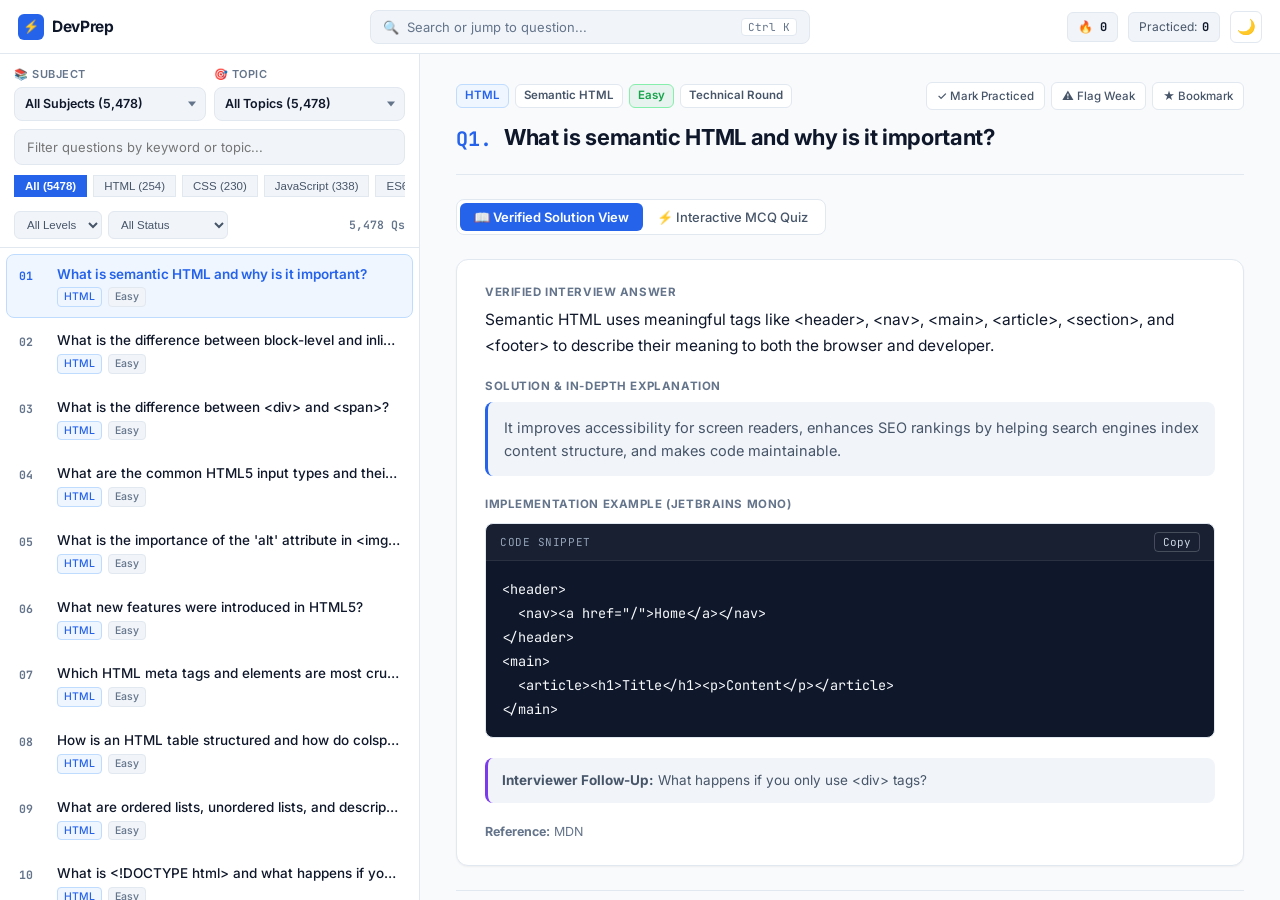
==== commit 49b1166a: "Add Subject and Topic top navigation dropdown filters to sidebar" ====
--- a/index.html
+++ b/index.html
@@ -63,14 +63,42 @@
     <!-- LEFT PANE: Fast Question Explorer -->
     <aside class="explorer-pane" aria-label="Questions Explorer">
       <div class="explorer-top">
-        <input 
-          type="text" 
-          id="explorer-search-input" 
-          class="explorer-input-box" 
-          placeholder="Filter questions by keyword or topic..."
-          autocomplete="off"
-          spellcheck="false"
-        >
+        <!-- Top Subject & Topic Navigation Selectors -->
+        <div class="explorer-nav-dropdowns">
+          <div class="nav-select-group">
+            <label for="select-subject" class="nav-select-label">
+              <span class="nav-label-icon">📚</span> Subject
+            </label>
+            <div class="nav-select-wrapper">
+              <select id="select-subject" class="explorer-nav-select" aria-label="Filter questions by Subject">
+                <option value="All">All Subjects (5,478)</option>
+              </select>
+            </div>
+          </div>
+
+          <div class="nav-select-group">
+            <label for="select-topic" class="nav-select-label">
+              <span class="nav-label-icon">🎯</span> Topic
+            </label>
+            <div class="nav-select-wrapper">
+              <select id="select-topic" class="explorer-nav-select" aria-label="Filter questions by Topic">
+                <option value="All">All Topics</option>
+              </select>
+            </div>
+          </div>
+        </div>
+
+        <div class="explorer-search-wrapper">
+          <input 
+            type="text" 
+            id="explorer-search-input" 
+            class="explorer-input-box" 
+            placeholder="Filter questions by keyword or topic..."
+            autocomplete="off"
+            spellcheck="false"
+          >
+          <button id="explorer-search-clear" class="explorer-search-clear" title="Clear search" aria-label="Clear search" style="display:none;">✕</button>
+        </div>
 
         <!-- 22 Subject Carousel Track -->
         <div class="subject-carousel" id="subject-carousel-track">
--- a/clean-reader.css
+++ b/clean-reader.css
@@ -278,13 +278,101 @@
   background-color: var(--bg-surface);
 }
 
+/* Top Subject & Topic Navigation Filter Bar */
+.explorer-nav-dropdowns {
+  display: grid;
+  grid-template-columns: 1fr 1fr;
+  gap: 8px;
+}
+
+.nav-select-group {
+  display: flex;
+  flex-direction: column;
+  gap: 4px;
+  min-width: 0;
+}
+
+.nav-select-label {
+  font-size: 11px;
+  font-weight: 600;
+  text-transform: uppercase;
+  letter-spacing: 0.04em;
+  color: var(--text-muted);
+  display: flex;
+  align-items: center;
+  gap: 4px;
+  user-select: none;
+}
+
+.nav-label-icon {
+  font-size: 11px;
+  line-height: 1;
+}
+
+.nav-select-wrapper {
+  position: relative;
+  width: 100%;
+}
+
+.explorer-nav-select {
+  width: 100%;
+  height: 34px;
+  background-color: var(--bg-hover);
+  border: 1px solid var(--border-color);
+  border-radius: var(--radius-md);
+  padding: 0 24px 0 10px;
+  font-size: 12.5px;
+  font-weight: 600;
+  color: var(--text-primary);
+  outline: none;
+  cursor: pointer;
+  appearance: none;
+  -webkit-appearance: none;
+  text-overflow: ellipsis;
+  white-space: nowrap;
+  overflow: hidden;
+  font-family: var(--font-sans);
+  transition: all 0.15s ease;
+}
+
+.explorer-nav-select:hover {
+  border-color: var(--border-hover);
+  background-color: var(--bg-surface);
+}
+
+.explorer-nav-select:focus {
+  border-color: var(--accent-primary);
+  background-color: var(--bg-surface);
+  box-shadow: 0 0 0 2px rgba(14, 165, 233, 0.15);
+}
+
+.nav-select-wrapper::after {
+  content: "";
+  position: absolute;
+  right: 10px;
+  top: 50%;
+  transform: translateY(-50%);
+  width: 0;
+  height: 0;
+  border-left: 4px solid transparent;
+  border-right: 4px solid transparent;
+  border-top: 5px solid var(--text-muted);
+  pointer-events: none;
+}
+
+/* Search Input Wrapper */
+.explorer-search-wrapper {
+  position: relative;
+  width: 100%;
+}
+
 .explorer-input-box {
   width: 100%;
   height: 36px;
   background-color: var(--bg-hover);
   border: 1px solid var(--border-color);
   border-radius: var(--radius-md);
-  padding: 0 12px;
+  padding: 0 32px 0 12px;
   font-size: 13px;
   color: var(--text-primary);
   outline: none;
@@ -295,6 +383,31 @@
 .explorer-input-box:focus {
   border-color: var(--accent-primary);
   background-color: var(--bg-surface);
+}
+
+.explorer-search-clear {
+  position: absolute;
+  right: 8px;
+  top: 50%;
+  transform: translateY(-50%);
+  width: 20px;
+  height: 20px;
+  border-radius: 50%;
+  background: var(--bg-surface);
+  border: 1px solid var(--border-color);
+  color: var(--text-muted);
+  font-size: 11px;
+  display: flex;
+  align-items: center;
+  justify-content: center;
+  cursor: pointer;
+  padding: 0;
+  transition: all 0.12s ease;
+}
+
+.explorer-search-clear:hover {
+  color: var(--text-primary);
+  border-color: var(--border-hover);
 }
 
 /* Subject Carousel Track */
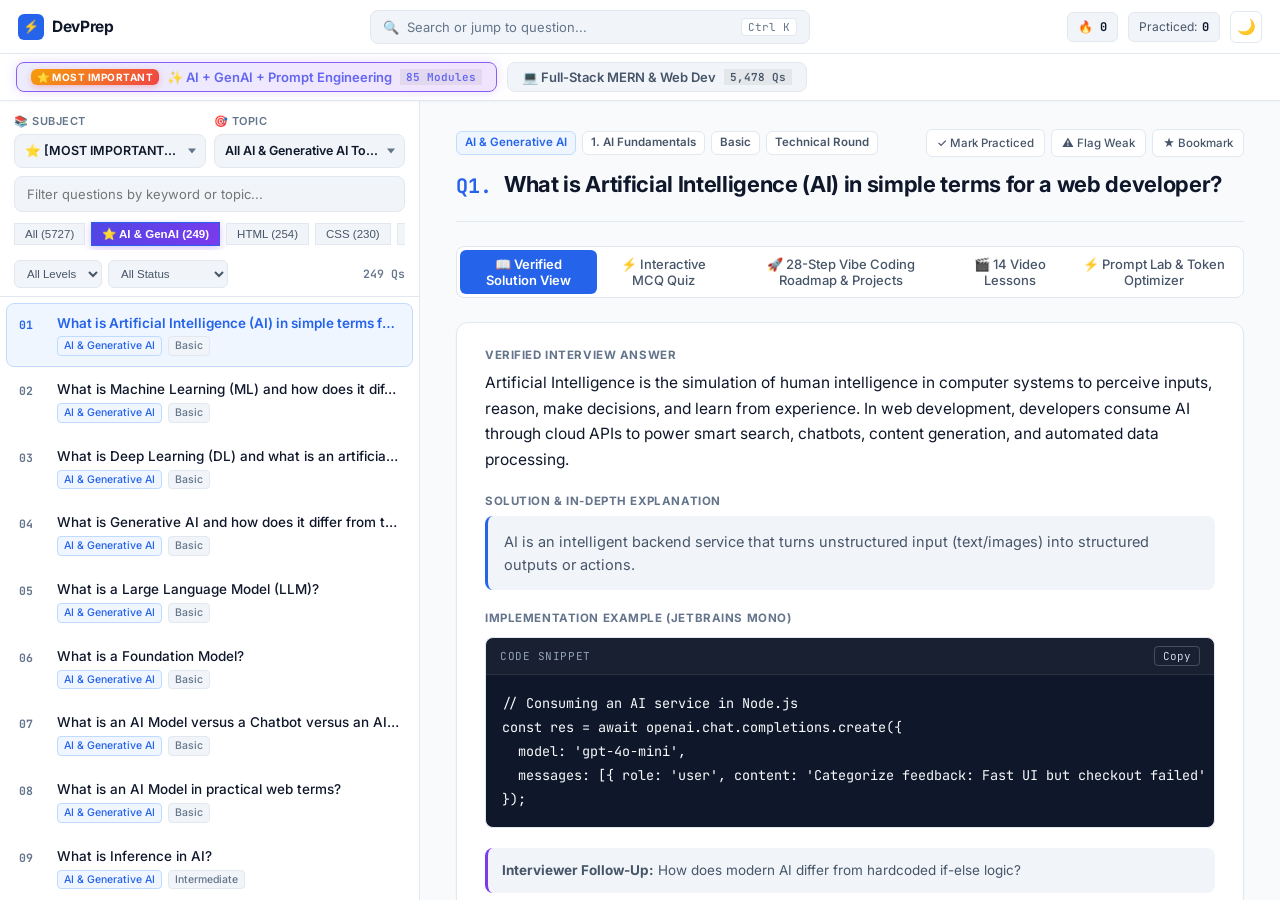
==== commit ee060a52: "feat(ai-curriculum): Add AI + Generative AI + Prompt Engineering + Vibe Coding Masterclass (28 Steps" ====
--- a/index.html
+++ b/index.html
@@ -54,6 +54,24 @@
       </button>
     </div>
   </header>
+
+  <!-- ========================================================================
+       Curriculum Module Switcher Bar (AI & Prompt Engineering vs Full-Stack)
+       ======================================================================== -->
+  <nav class="curriculum-tabs-bar" aria-label="Curriculum Modules">
+    <div class="curriculum-tabs-inner">
+      <button id="tab-curriculum-ai" class="curriculum-tab-btn active-important" aria-selected="true" role="tab" title="AI, Generative AI & Prompt Engineering Masterclass">
+        <span class="tab-badge-glow">⭐ MOST IMPORTANT</span>
+        <span class="tab-title">✨ AI + GenAI + Prompt Engineering</span>
+        <span class="tab-count-pill">85 Modules</span>
+      </button>
+
+      <button id="tab-curriculum-fullstack" class="curriculum-tab-btn" aria-selected="false" role="tab" title="Full-Stack MERN & Web Developer Question Bank">
+        <span class="tab-title">💻 Full-Stack MERN & Web Dev</span>
+        <span class="tab-count-pill">5,478 Qs</span>
+      </button>
+    </div>
+  </nav>
 
   <!-- ========================================================================
        2. Split-Screen Workspace (Left Explorer + Right Focus Reader)
@@ -167,13 +185,22 @@
           </div>
         </div>
 
-        <!-- Mode Switcher: Solution View vs MCQ Quiz View -->
-        <div class="view-mode-tabs">
-          <button class="view-mode-btn active" id="btn-mode-solution" data-mode="solution">
+        <!-- Mode Switcher: Solution View vs MCQ Quiz View vs Vibe Studio -->
+        <div class="view-mode-tabs" role="tablist">
+          <button class="view-mode-btn active" id="btn-mode-solution" data-mode="solution" role="tab" aria-selected="true">
             📖 Verified Solution View
           </button>
-          <button class="view-mode-btn" id="btn-mode-quiz" data-mode="quiz">
+          <button class="view-mode-btn" id="btn-mode-quiz" data-mode="quiz" role="tab" aria-selected="false">
             ⚡ Interactive MCQ Quiz
+          </button>
+          <button class="view-mode-btn" id="btn-mode-course" data-mode="course" role="tab" aria-selected="false">
+            🚀 28-Step Vibe Coding Roadmap &amp; Projects
+          </button>
+          <button class="view-mode-btn" id="btn-mode-videos" data-mode="videos" role="tab" aria-selected="false">
+            🎬 14 Video Lessons
+          </button>
+          <button class="view-mode-btn" id="btn-mode-prompts" data-mode="prompts" role="tab" aria-selected="false">
+            ⚡ Prompt Lab &amp; Token Optimizer
           </button>
         </div>
 
@@ -230,6 +257,21 @@
               <div class="explanation-card" id="quiz-drawer-expl"></div>
             </div>
           </div>
+        </div>
+
+        <!-- MODE 3: 28-Step Vibe Coding Roadmap & Projects Studio -->
+        <div id="course-view-panel" class="vibe-studio-panel" style="display:none;">
+          <!-- Dynamically populated from window.AI_VIBE_COURSE_DATA.steps -->
+        </div>
+
+        <!-- MODE 4: 14 Video Lessons Masterclass -->
+        <div id="videos-view-panel" class="vibe-studio-panel" style="display:none;">
+          <!-- Dynamically populated from window.AI_VIBE_COURSE_DATA.videos -->
+        </div>
+
+        <!-- MODE 5: 12 Prompt Engineering Lab & Token Optimizer -->
+        <div id="prompts-view-panel" class="vibe-studio-panel" style="display:none;">
+          <!-- Dynamically populated from window.AI_VIBE_COURSE_DATA.promptExercises -->
         </div>
 
         <!-- Bottom Keyboard & Navigation Bar -->
@@ -282,6 +324,7 @@
 
   <!-- 100% Real Question Data & Workspace Engine -->
   <script src="./fresher-data.js?v=10.0"></script>
+  <script src="./ai-genai-data.js?v=1.0"></script>
   <script src="./clean-reader.js?v=10.0"></script>
 </body>
 </html>
--- a/clean-reader.css
+++ b/clean-reader.css
@@ -246,6 +246,109 @@
 .btn-icon:hover {
   background-color: var(--bg-hover);
   color: var(--text-primary);
+}
+
+/* ==========================================================================
+   Curriculum Module Switcher Bar (AI & Prompt Engineering vs Full-Stack)
+   ========================================================================== */
+.curriculum-tabs-bar {
+  background-color: var(--bg-surface);
+  border-bottom: 1px solid var(--border-color);
+  padding: 8px 16px;
+  display: flex;
+  align-items: center;
+  justify-content: flex-start;
+  z-index: 10;
+  box-shadow: 0 1px 3px rgba(0, 0, 0, 0.03);
+}
+
+.curriculum-tabs-inner {
+  display: flex;
+  align-items: center;
+  gap: 10px;
+}
+
+.curriculum-tab-btn {
+  display: flex;
+  align-items: center;
+  gap: 8px;
+  padding: 6px 14px;
+  border-radius: var(--radius-md);
+  background: var(--bg-hover);
+  border: 1px solid var(--border-color);
+  color: var(--text-secondary);
+  font-size: 13px;
+  font-weight: 600;
+  cursor: pointer;
+  transition: all 0.2s ease;
+  font-family: var(--font-sans);
+  user-select: none;
+}
+
+.curriculum-tab-btn:hover {
+  background: var(--bg-surface);
+  border-color: var(--border-hover);
+  color: var(--text-primary);
+}
+
+.curriculum-tab-btn.active-important {
+  background: linear-gradient(135deg, rgba(99, 102, 241, 0.12), rgba(168, 85, 247, 0.16));
+  border-color: #8b5cf6;
+  color: #6366f1;
+  box-shadow: 0 0 12px rgba(139, 92, 246, 0.2);
+}
+
+[data-theme="dark"] .curriculum-tab-btn.active-important {
+  background: linear-gradient(135deg, rgba(99, 102, 241, 0.25), rgba(168, 85, 247, 0.3));
+  border-color: #a855f7;
+  color: #c084fc;
+  box-shadow: 0 0 16px rgba(168, 85, 247, 0.35);
+}
+
+.curriculum-tab-btn.active-fullstack {
+  background: var(--bg-surface);
+  border-color: var(--accent-primary);
+  color: var(--accent-primary);
+  font-weight: 700;
+}
+
+.tab-badge-glow {
+  font-size: 10px;
+  font-weight: 700;
+  letter-spacing: 0.05em;
+  text-transform: uppercase;
+  background: linear-gradient(135deg, #f59e0b, #ef4444);
+  color: #ffffff;
+  padding: 2px 6px;
+  border-radius: var(--radius-sm);
+  box-shadow: 0 2px 6px rgba(239, 68, 68, 0.3);
+  animation: pulse-glow 2s infinite ease-in-out;
+}
+
+@keyframes pulse-glow {
+  0%, 100% { opacity: 0.95; transform: scale(1); }
+  50% { opacity: 1; transform: scale(1.03); }
+}
+
+.tab-count-pill {
+  font-size: 11px;
+  font-family: var(--font-mono);
+  padding: 1px 6px;
+  border-radius: var(--radius-full);
+  background: rgba(0, 0, 0, 0.06);
+  color: inherit;
+}
+
+[data-theme="dark"] .tab-count-pill {
+  background: rgba(255, 255, 255, 0.1);
+}
+
+.subject-chip.chip-ai-featured {
+  background: linear-gradient(135deg, #4f46e5, #7c3aed);
+  border-color: #7c3aed;
+  color: #ffffff;
+  font-weight: 700;
+  box-shadow: 0 2px 8px rgba(124, 58, 237, 0.3);
 }
 
 /* ==========================================================================
@@ -1155,3 +1258,449 @@
     height: 55%;
   }
 }
+
+/* ==========================================================================
+   Vibe Coding Studio, Video Lessons & Prompt Optimizer Components
+   ========================================================================== */
+.vibe-studio-panel {
+  display: flex;
+  flex-direction: column;
+  gap: 22px;
+  animation: fadeIn 0.25s ease-out;
+}
+
+@keyframes fadeIn {
+  from { opacity: 0; transform: translateY(6px); }
+  to { opacity: 1; transform: translateY(0); }
+}
+
+.vibe-hero-banner {
+  background: linear-gradient(135deg, rgba(37, 99, 235, 0.08) 0%, rgba(124, 58, 237, 0.08) 100%);
+  border: 1px solid var(--accent-border);
+  border-radius: var(--radius-lg);
+  padding: 24px 28px;
+  position: relative;
+  overflow: hidden;
+}
+
+[data-theme="dark"] .vibe-hero-banner {
+  background: linear-gradient(135deg, rgba(37, 99, 235, 0.15) 0%, rgba(124, 58, 237, 0.15) 100%);
+  border-color: rgba(96, 165, 250, 0.25);
+}
+
+.vibe-hero-badge {
+  display: inline-flex;
+  align-items: center;
+  gap: 6px;
+  background: linear-gradient(90deg, #f59e0b, #ef4444);
+  color: #ffffff;
+  font-size: 11px;
+  font-weight: 700;
+  text-transform: uppercase;
+  letter-spacing: 0.06em;
+  padding: 4px 10px;
+  border-radius: 999px;
+  margin-bottom: 12px;
+  box-shadow: 0 2px 8px rgba(245, 158, 11, 0.35);
+}
+
+.vibe-hero-title {
+  font-size: 24px;
+  font-weight: 800;
+  color: var(--text-primary);
+  margin-bottom: 8px;
+  letter-spacing: -0.02em;
+}
+
+.vibe-hero-philosophy {
+  display: flex;
+  flex-wrap: wrap;
+  align-items: center;
+  gap: 8px;
+  margin-top: 14px;
+  padding-top: 14px;
+  border-top: 1px dashed var(--border-color);
+  font-size: 12px;
+  font-weight: 600;
+  color: var(--text-muted);
+}
+
+.philosophy-step {
+  display: inline-flex;
+  align-items: center;
+  gap: 4px;
+  padding: 4px 9px;
+  background: var(--bg-surface);
+  border: 1px solid var(--border-color);
+  border-radius: var(--radius-sm);
+  color: var(--text-primary);
+}
+
+.philosophy-arrow {
+  color: var(--accent-primary);
+  font-weight: bold;
+}
+
+.vibe-filter-bar {
+  display: flex;
+  flex-wrap: wrap;
+  gap: 8px;
+  margin-bottom: 8px;
+}
+
+.vibe-filter-pill {
+  padding: 6px 14px;
+  font-size: 12.5px;
+  font-weight: 600;
+  background: var(--bg-surface);
+  border: 1px solid var(--border-color);
+  border-radius: 999px;
+  color: var(--text-secondary);
+  cursor: pointer;
+  transition: all 0.15s ease;
+}
+
+.vibe-filter-pill:hover {
+  border-color: var(--accent-primary);
+  color: var(--accent-primary);
+}
+
+.vibe-filter-pill.active {
+  background: var(--accent-primary);
+  border-color: var(--accent-primary);
+  color: #ffffff;
+}
+
+/* Step Card */
+.vibe-step-card {
+  background: var(--bg-surface);
+  border: 1px solid var(--border-color);
+  border-radius: var(--radius-lg);
+  padding: 24px;
+  box-shadow: var(--shadow-card);
+  transition: border-color 0.2s ease, box-shadow 0.2s ease;
+  scroll-margin-top: 80px;
+}
+
+.vibe-step-card:hover {
+  border-color: var(--border-hover);
+  box-shadow: var(--shadow-sm);
+}
+
+.vibe-step-header {
+  display: flex;
+  align-items: flex-start;
+  justify-content: space-between;
+  gap: 16px;
+  margin-bottom: 16px;
+  padding-bottom: 14px;
+  border-bottom: 1px solid var(--border-subtle);
+}
+
+.vibe-step-num-pill {
+  background: var(--accent-subtle);
+  color: var(--accent-primary);
+  border: 1px solid var(--accent-border);
+  font-size: 11px;
+  font-weight: 700;
+  text-transform: uppercase;
+  padding: 4px 10px;
+  border-radius: var(--radius-sm);
+  display: inline-block;
+  margin-bottom: 6px;
+}
+
+.vibe-step-title {
+  font-size: 18px;
+  font-weight: 700;
+  color: var(--text-primary);
+  letter-spacing: -0.01em;
+}
+
+.vibe-step-body {
+  font-size: 14px;
+  line-height: 1.7;
+  color: var(--text-secondary);
+}
+
+.vibe-step-body p {
+  margin-bottom: 12px;
+}
+
+.vibe-step-body ul {
+  padding-left: 20px;
+  margin-bottom: 14px;
+}
+
+.vibe-step-body li {
+  margin-bottom: 6px;
+}
+
+.vibe-workflow-box {
+  background: #0f172a;
+  color: #e2e8f0;
+  border-radius: var(--radius-md);
+  padding: 16px 20px;
+  margin: 16px 0;
+  font-family: var(--font-mono);
+  font-size: 13px;
+  line-height: 1.6;
+  overflow-x: auto;
+  border: 1px solid #1e293b;
+}
+
+.vibe-activity-box {
+  background: rgba(37, 99, 235, 0.04);
+  border: 1px dashed var(--accent-border);
+  border-radius: var(--radius-md);
+  padding: 18px 20px;
+  margin-top: 18px;
+}
+
+[data-theme="dark"] .vibe-activity-box {
+  background: rgba(37, 99, 235, 0.08);
+  border-color: rgba(96, 165, 250, 0.3);
+}
+
+.vibe-activity-title {
+  display: flex;
+  align-items: center;
+  gap: 8px;
+  font-size: 14px;
+  font-weight: 700;
+  color: var(--accent-primary);
+  margin-bottom: 8px;
+}
+
+.vibe-model-solution-toggle {
+  background: var(--bg-surface);
+  border: 1px solid var(--border-color);
+  color: var(--text-primary);
+  font-size: 12px;
+  font-weight: 600;
+  padding: 6px 12px;
+  border-radius: var(--radius-sm);
+  cursor: pointer;
+  margin-top: 10px;
+  transition: all 0.15s ease;
+}
+
+.vibe-model-solution-toggle:hover {
+  border-color: var(--accent-primary);
+  color: var(--accent-primary);
+}
+
+.vibe-model-solution-content {
+  display: none;
+  margin-top: 12px;
+  padding-top: 12px;
+  border-top: 1px solid var(--border-color);
+  font-size: 13px;
+  color: var(--text-secondary);
+}
+
+.vibe-model-solution-content.open {
+  display: block;
+}
+
+/* Video Lessons Grid */
+.vibe-video-grid {
+  display: grid;
+  grid-template-columns: repeat(auto-fill, minmax(360px, 1fr));
+  gap: 20px;
+}
+
+.vibe-video-card {
+  background: var(--bg-surface);
+  border: 1px solid var(--border-color);
+  border-radius: var(--radius-lg);
+  padding: 20px;
+  display: flex;
+  flex-direction: column;
+  box-shadow: var(--shadow-card);
+  transition: all 0.2s ease;
+}
+
+.vibe-video-card:hover {
+  border-color: var(--accent-border);
+  box-shadow: var(--shadow-sm);
+  transform: translateY(-2px);
+}
+
+.vibe-video-player-mock {
+  position: relative;
+  background: #0f172a;
+  border-radius: var(--radius-md);
+  aspect-ratio: 16 / 9;
+  display: flex;
+  flex-direction: column;
+  align-items: center;
+  justify-content: center;
+  color: #ffffff;
+  overflow: hidden;
+  margin-bottom: 16px;
+  border: 1px solid #1e293b;
+}
+
+.vibe-video-play-btn {
+  width: 48px;
+  height: 48px;
+  border-radius: 50%;
+  background: rgba(37, 99, 235, 0.9);
+  display: flex;
+  align-items: center;
+  justify-content: center;
+  font-size: 18px;
+  box-shadow: 0 4px 14px rgba(37, 99, 235, 0.5);
+  margin-bottom: 10px;
+}
+
+.vibe-video-badge-pill {
+  position: absolute;
+  top: 10px;
+  right: 10px;
+  background: rgba(0, 0, 0, 0.7);
+  backdrop-filter: blur(4px);
+  color: #f8fafc;
+  font-size: 11px;
+  font-weight: 600;
+  padding: 3px 8px;
+  border-radius: var(--radius-sm);
+}
+
+.vibe-video-title {
+  font-size: 16px;
+  font-weight: 700;
+  color: var(--text-primary);
+  margin-bottom: 8px;
+}
+
+.vibe-video-desc {
+  font-size: 13px;
+  color: var(--text-secondary);
+  line-height: 1.6;
+  margin-bottom: 14px;
+  flex-grow: 1;
+}
+
+.vibe-video-prompt-box {
+  background: var(--bg-hover);
+  border: 1px solid var(--border-color);
+  border-radius: var(--radius-sm);
+  padding: 10px 12px;
+  font-family: var(--font-mono);
+  font-size: 12px;
+  margin-bottom: 12px;
+  color: var(--text-primary);
+  display: flex;
+  justify-content: space-between;
+  align-items: center;
+}
+
+/* Prompt Engineering Lab */
+.vibe-prompt-grid {
+  display: flex;
+  flex-direction: column;
+  gap: 20px;
+}
+
+.vibe-prompt-card {
+  background: var(--bg-surface);
+  border: 1px solid var(--border-color);
+  border-radius: var(--radius-lg);
+  padding: 22px;
+  box-shadow: var(--shadow-card);
+}
+
+.vibe-prompt-compare-cols {
+  display: grid;
+  grid-template-columns: 1fr 1fr;
+  gap: 16px;
+  margin: 16px 0;
+}
+
+@media (max-width: 800px) {
+  .vibe-prompt-compare-cols {
+    grid-template-columns: 1fr;
+  }
+}
+
+.vibe-prompt-col {
+  border-radius: var(--radius-md);
+  padding: 16px;
+  display: flex;
+  flex-direction: column;
+}
+
+.vibe-prompt-col.bad {
+  background: var(--color-error-bg);
+  border: 1px solid var(--color-error-border);
+}
+
+.vibe-prompt-col.improved {
+  background: var(--color-success-bg);
+  border: 1px solid var(--color-success-border);
+}
+
+.vibe-prompt-tag {
+  font-size: 11px;
+  font-weight: 700;
+  text-transform: uppercase;
+  margin-bottom: 8px;
+  display: inline-block;
+}
+
+.vibe-prompt-tag.bad { color: var(--color-error); }
+.vibe-prompt-tag.improved { color: var(--color-success); }
+
+.vibe-prompt-text {
+  font-family: var(--font-mono);
+  font-size: 12.5px;
+  line-height: 1.6;
+  white-space: pre-wrap;
+  background: var(--bg-surface);
+  border: 1px solid var(--border-color);
+  border-radius: var(--radius-sm);
+  padding: 12px;
+  margin-bottom: 10px;
+  color: var(--text-primary);
+  flex-grow: 1;
+}
+
+.token-metric-strip {
+  display: flex;
+  align-items: center;
+  justify-content: space-between;
+  padding: 12px 16px;
+  background: var(--accent-subtle);
+  border: 1px solid var(--accent-border);
+  border-radius: var(--radius-md);
+  font-size: 13px;
+  font-weight: 600;
+  color: var(--accent-primary);
+}
+
+.token-savings-pill {
+  background: var(--color-success);
+  color: #ffffff;
+  padding: 4px 10px;
+  border-radius: 999px;
+  font-size: 11.5px;
+  font-weight: 700;
+}
+
+/* Smooth Scrolling & Accessibility */
+html {
+  scroll-behavior: smooth;
+}
+
+@media (prefers-reduced-motion: reduce) {
+  html {
+    scroll-behavior: auto;
+  }
+  *, *::before, *::after {
+    animation-duration: 0.01ms !important;
+    animation-iteration-count: 1 !important;
+    transition-duration: 0.01ms !important;
+  }
+}
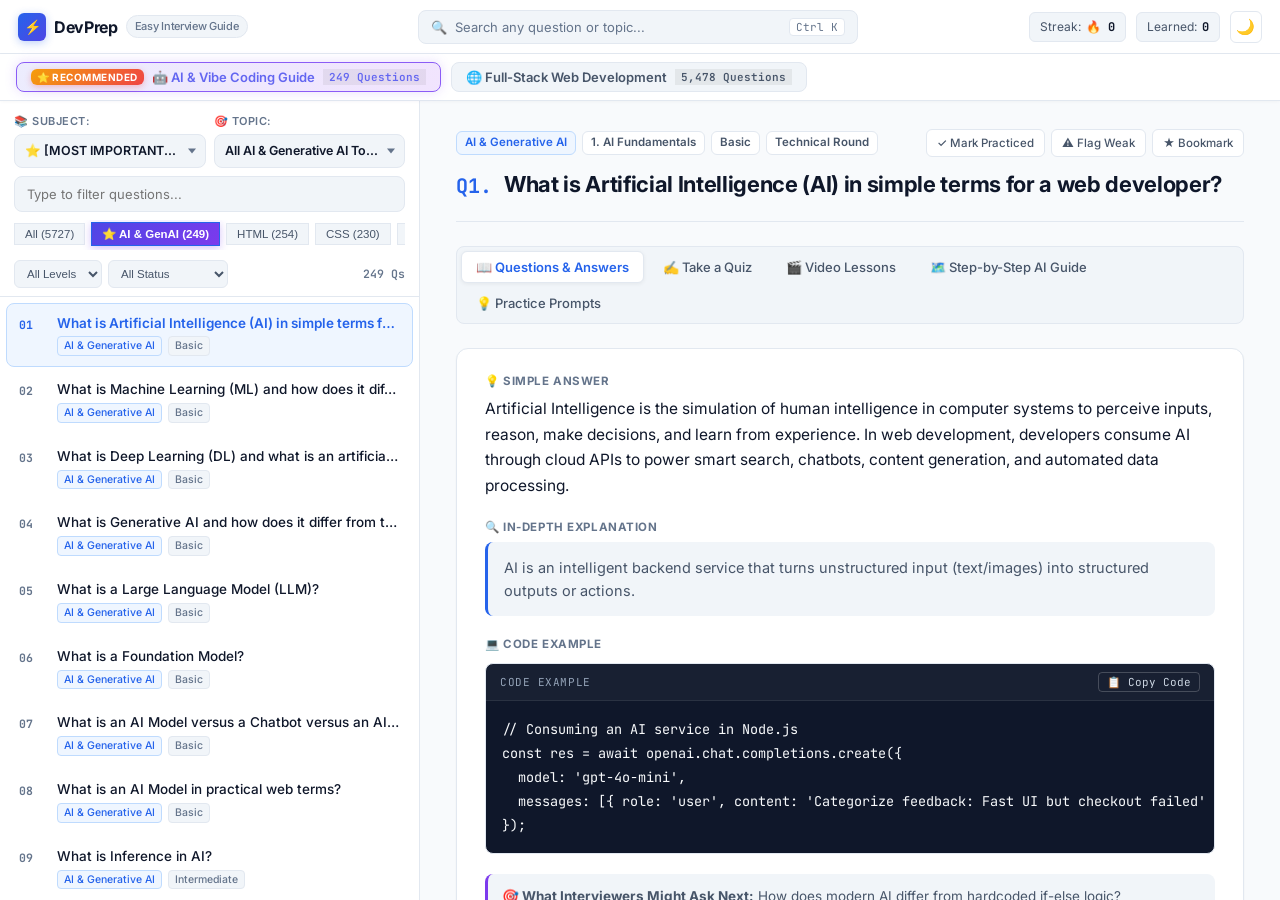
==== commit c1eb5dce: "feat(ui): add working interactive video lessons, modern clean UI, and simple English navigation" ====
--- a/index.html
+++ b/index.html
@@ -12,7 +12,7 @@
   <link rel="preconnect" href="https://fonts.gstatic.com" crossorigin>
   <link href="https://fonts.googleapis.com/css2?family=Inter:wght@400;500;600;700&family=JetBrains+Mono:wght@400;500;600&display=swap" rel="stylesheet">
 
-  <link rel="stylesheet" href="./clean-reader.css?v=10.0">
+  <link rel="stylesheet" href="./clean-reader.css?v=12.0">
 </head>
 <body>
 
@@ -21,18 +21,19 @@
        ======================================================================== -->
   <header class="workspace-header">
     <div class="header-left">
-      <a href="#" class="brand-wrap" id="brand-reset" title="DevPrep Workspace">
+      <a href="#" class="brand-wrap" id="brand-reset" title="DevPrep — Easy Learning Portal">
         <span class="brand-spark">⚡</span>
-        <span>DevPrep</span>
+        <span class="brand-name">DevPrep</span>
+        <span class="brand-tag">Easy Interview Guide</span>
       </a>
     </div>
 
-    <!-- Center Command Palette Button (Ctrl+K) -->
+    <!-- Center Search Button (Ctrl+K) -->
     <div class="header-center">
-      <button id="btn-open-cmd" class="cmd-search-btn" title="Open Command Palette (Ctrl+K / Cmd+K)">
+      <button id="btn-open-cmd" class="cmd-search-btn" title="Search any question (Ctrl+K)">
         <span style="display:flex; align-items:center; gap:8px;">
           <span>🔍</span>
-          <span>Search or jump to question...</span>
+          <span>Search any question or topic...</span>
         </span>
         <kbd class="kbd-badge">Ctrl K</kbd>
       </button>
@@ -40,35 +41,36 @@
 
     <div class="header-right">
       <div class="hud-chip" title="Daily streak of correct answers">
+        <span>Streak:</span>
         <strong id="hud-streak">🔥 0</strong>
       </div>
 
-      <div class="hud-chip" title="Total questions marked as practiced">
-        <span>Practiced:</span>
+      <div class="hud-chip" title="Total questions marked as learned">
+        <span>Learned:</span>
         <strong id="hud-practiced">0</strong>
       </div>
 
       <!-- Theme Switcher -->
-      <button id="btn-theme-toggle" class="btn-icon" title="Toggle dark/light theme" aria-label="Toggle theme">
+      <button id="btn-theme-toggle" class="btn-icon" title="Switch dark/light mode" aria-label="Toggle theme">
         🌙
       </button>
     </div>
   </header>
 
   <!-- ========================================================================
-       Curriculum Module Switcher Bar (AI & Prompt Engineering vs Full-Stack)
+       Curriculum Module Switcher Bar (Simple English)
        ======================================================================== -->
-  <nav class="curriculum-tabs-bar" aria-label="Curriculum Modules">
+  <nav class="curriculum-tabs-bar" aria-label="Learning Guides">
     <div class="curriculum-tabs-inner">
-      <button id="tab-curriculum-ai" class="curriculum-tab-btn active-important" aria-selected="true" role="tab" title="AI, Generative AI & Prompt Engineering Masterclass">
-        <span class="tab-badge-glow">⭐ MOST IMPORTANT</span>
-        <span class="tab-title">✨ AI + GenAI + Prompt Engineering</span>
-        <span class="tab-count-pill">85 Modules</span>
+      <button id="tab-curriculum-ai" class="curriculum-tab-btn active-important" aria-selected="true" role="tab" title="AI & Vibe Coding Guide">
+        <span class="tab-badge-glow">⭐ RECOMMENDED</span>
+        <span class="tab-title">🤖 AI &amp; Vibe Coding Guide</span>
+        <span class="tab-count-pill">249 Questions</span>
       </button>
 
-      <button id="tab-curriculum-fullstack" class="curriculum-tab-btn" aria-selected="false" role="tab" title="Full-Stack MERN & Web Developer Question Bank">
-        <span class="tab-title">💻 Full-Stack MERN & Web Dev</span>
-        <span class="tab-count-pill">5,478 Qs</span>
+      <button id="tab-curriculum-fullstack" class="curriculum-tab-btn" aria-selected="false" role="tab" title="Full-Stack Web Development Question Bank">
+        <span class="tab-title">🌐 Full-Stack Web Development</span>
+        <span class="tab-count-pill">5,478 Questions</span>
       </button>
     </div>
   </nav>
@@ -85,7 +87,7 @@
         <div class="explorer-nav-dropdowns">
           <div class="nav-select-group">
             <label for="select-subject" class="nav-select-label">
-              <span class="nav-label-icon">📚</span> Subject
+              <span class="nav-label-icon">📚</span> Subject:
             </label>
             <div class="nav-select-wrapper">
               <select id="select-subject" class="explorer-nav-select" aria-label="Filter questions by Subject">
@@ -96,7 +98,7 @@
 
           <div class="nav-select-group">
             <label for="select-topic" class="nav-select-label">
-              <span class="nav-label-icon">🎯</span> Topic
+              <span class="nav-label-icon">🎯</span> Topic:
             </label>
             <div class="nav-select-wrapper">
               <select id="select-topic" class="explorer-nav-select" aria-label="Filter questions by Topic">
@@ -111,7 +113,7 @@
             type="text" 
             id="explorer-search-input" 
             class="explorer-input-box" 
-            placeholder="Filter questions by keyword or topic..."
+            placeholder="Type to filter questions..."
             autocomplete="off"
             spellcheck="false"
           >
@@ -166,14 +168,14 @@
             </div>
 
             <div class="focus-actions">
-              <button id="btn-focus-practice" class="btn-focus-action" title="Mark as practiced">
-                ✓ Mark Practiced
+              <button id="btn-focus-practice" class="btn-focus-action" title="Mark this question as learned">
+                ✓ Mark as Learned
               </button>
-              <button id="btn-focus-weak" class="btn-focus-action" title="Flag as needing practice">
-                ⚠ Flag Weak
+              <button id="btn-focus-weak" class="btn-focus-action" title="Mark for practice">
+                ⚠ Need Practice
               </button>
-              <button id="btn-focus-save" class="btn-focus-action" title="Bookmark question">
-                ★ Bookmark
+              <button id="btn-focus-save" class="btn-focus-action" title="Save question">
+                ★ Save
               </button>
             </div>
           </div>
@@ -185,43 +187,43 @@
           </div>
         </div>
 
-        <!-- Mode Switcher: Solution View vs MCQ Quiz View vs Vibe Studio -->
+        <!-- Mode Switcher: Simple & Friendly English -->
         <div class="view-mode-tabs" role="tablist">
           <button class="view-mode-btn active" id="btn-mode-solution" data-mode="solution" role="tab" aria-selected="true">
-            📖 Verified Solution View
+            📖 Questions &amp; Answers
           </button>
           <button class="view-mode-btn" id="btn-mode-quiz" data-mode="quiz" role="tab" aria-selected="false">
-            ⚡ Interactive MCQ Quiz
+            ✍️ Take a Quiz
+          </button>
+          <button class="view-mode-btn" id="btn-mode-videos" data-mode="videos" role="tab" aria-selected="false">
+            🎬 Video Lessons
           </button>
           <button class="view-mode-btn" id="btn-mode-course" data-mode="course" role="tab" aria-selected="false">
-            🚀 28-Step Vibe Coding Roadmap &amp; Projects
-          </button>
-          <button class="view-mode-btn" id="btn-mode-videos" data-mode="videos" role="tab" aria-selected="false">
-            🎬 14 Video Lessons
+            🗺️ Step-by-Step AI Guide
           </button>
           <button class="view-mode-btn" id="btn-mode-prompts" data-mode="prompts" role="tab" aria-selected="false">
-            ⚡ Prompt Lab &amp; Token Optimizer
-          </button>
-        </div>
-
-        <!-- MODE 1: Verified Solution View -->
+            💡 Practice Prompts
+          </button>
+        </div>
+
+        <!-- MODE 1: Questions & Answers View -->
         <div id="solution-view-panel" class="solution-box">
           <div class="solution-section">
-            <div class="solution-label">Verified Interview Answer</div>
+            <div class="solution-label">💡 Simple Answer</div>
             <div class="solution-body" id="focus-answer-text"></div>
           </div>
 
           <div class="solution-section" id="focus-expl-wrap" style="display:none;">
-            <div class="solution-label">Solution &amp; In-Depth Explanation</div>
+            <div class="solution-label">🔍 In-Depth Explanation</div>
             <div class="explanation-card" id="focus-expl-text"></div>
           </div>
 
           <div class="solution-section" id="focus-code-wrap" style="display:none;">
-            <div class="solution-label">Implementation Example (JetBrains Mono)</div>
+            <div class="solution-label">💻 Code Example</div>
             <div class="code-container">
               <div class="code-header">
-                <span>Code snippet</span>
-                <button class="btn-code-copy" id="btn-code-copy">Copy</button>
+                <span>Code Example</span>
+                <button class="btn-code-copy" id="btn-code-copy">📋 Copy Code</button>
               </div>
               <pre><code id="focus-code-text"></code></pre>
             </div>
@@ -229,31 +231,31 @@
 
           <div class="solution-section" id="focus-followup-wrap" style="display:none;">
             <div class="followup-alert">
-              <strong>Interviewer Follow-Up:</strong> <span id="focus-followup-text"></span>
+              <strong>🎯 What Interviewers Might Ask Next:</strong> <span id="focus-followup-text"></span>
             </div>
           </div>
 
           <div class="solution-section" id="focus-ref-wrap" style="display:none;">
             <div style="font-size:12.5px; color:var(--text-muted);">
-              <strong>Reference:</strong> <span id="focus-ref-text"></span>
-            </div>
-          </div>
-        </div>
-
-        <!-- MODE 2: Interactive MCQ Quiz View -->
+              <strong>📚 Learning Resource:</strong> <span id="focus-ref-text"></span>
+            </div>
+          </div>
+        </div>
+
+        <!-- MODE 2: Take a Quiz View -->
         <div id="quiz-view-panel" style="display:none;">
           <div class="mcq-options-container" id="focus-mcq-options">
             <!-- Populated dynamically: [A], [B], [C], [D] -->
           </div>
 
           <div class="solution-box" id="quiz-solution-drawer" style="display:none;">
-            <div class="solution-answer-key-pill" id="quiz-key-pill">🔑 Answer Key: Option A</div>
+            <div class="solution-answer-key-pill" id="quiz-key-pill">✅ Correct Answer</div>
             <div class="solution-section">
-              <div class="solution-label">Verified Answer</div>
+              <div class="solution-label">Simple Answer</div>
               <div class="solution-body" id="quiz-drawer-answer"></div>
             </div>
             <div class="solution-section" id="quiz-drawer-expl-wrap" style="display:none;">
-              <div class="solution-label">Explanation</div>
+              <div class="solution-label">Why This Is Correct</div>
               <div class="explanation-card" id="quiz-drawer-expl"></div>
             </div>
           </div>
@@ -274,18 +276,18 @@
           <!-- Dynamically populated from window.AI_VIBE_COURSE_DATA.promptExercises -->
         </div>
 
-        <!-- Bottom Keyboard & Navigation Bar -->
+        <!-- Bottom Navigation Bar -->
         <div class="focus-bottom-nav">
           <div class="shortcut-hints">
-            <span><kbd>J</kbd> Next</span>
-            <span><kbd>K</kbd> Prev</span>
-            <span><kbd>1-4</kbd> Pick MCQ</span>
+            <span><kbd>J</kbd> Next Question</span>
+            <span><kbd>K</kbd> Previous Question</span>
+            <span><kbd>1-4</kbd> Pick Option</span>
             <span><kbd>Ctrl K</kbd> Search</span>
           </div>
 
           <div class="nav-buttons-group">
             <button id="btn-nav-prev" class="btn-nav btn-nav-secondary">
-              ← Prev (K)
+              ← Previous (K)
             </button>
             <button id="btn-nav-next" class="btn-nav btn-nav-primary">
               Next (J) →
@@ -324,7 +326,7 @@
 
   <!-- 100% Real Question Data & Workspace Engine -->
   <script src="./fresher-data.js?v=10.0"></script>
-  <script src="./ai-genai-data.js?v=1.0"></script>
-  <script src="./clean-reader.js?v=10.0"></script>
+  <script src="./ai-genai-data.js?v=12.0"></script>
+  <script src="./clean-reader.js?v=12.0"></script>
 </body>
 </html>
--- a/clean-reader.css
+++ b/clean-reader.css
@@ -155,15 +155,34 @@
 }
 
 .brand-spark {
-  width: 26px;
-  height: 26px;
-  background-color: var(--accent-primary);
+  width: 28px;
+  height: 28px;
+  background: linear-gradient(135deg, var(--accent-primary), #4f46e5);
   color: #ffffff;
   border-radius: var(--radius-sm);
   display: flex;
   align-items: center;
   justify-content: center;
-  font-size: 13px;
+  font-size: 14px;
+  box-shadow: 0 2px 8px rgba(37, 99, 235, 0.3);
+}
+
+.brand-name {
+  font-size: 16px;
+  font-weight: 700;
+  color: var(--text-primary);
+  letter-spacing: -0.02em;
+}
+
+.brand-tag {
+  font-size: 11px;
+  font-weight: 500;
+  color: var(--text-muted);
+  background: var(--bg-hover);
+  border: 1px solid var(--border-color);
+  padding: 2px 8px;
+  border-radius: 12px;
+  display: inline-block;
 }
 
 .header-center {
@@ -824,33 +843,50 @@
   flex: 1;
 }
 
-/* Mode Switcher Tabs (Solution vs MCQ Quiz) */
+/* Mode Switcher Tabs (Simple, Modern Pill Container) */
 .view-mode-tabs {
-  display: inline-flex;
-  background-color: var(--bg-surface);
+  display: flex;
+  background-color: var(--bg-hover);
   border: 1px solid var(--border-color);
   border-radius: var(--radius-md);
-  padding: 3px;
+  padding: 4px;
   margin-bottom: 24px;
+  gap: 4px;
+  flex-wrap: wrap;
 }
 
 .view-mode-btn {
-  padding: 6px 14px;
+  padding: 7px 14px;
   border-radius: var(--radius-sm);
-  border: none;
+  border: 1px solid transparent;
   background: transparent;
   color: var(--text-secondary);
   font-size: 13px;
   font-weight: 500;
   cursor: pointer;
-  transition: all 0.15s ease;
+  transition: all 0.15s cubic-bezier(0.4, 0, 0.2, 1);
   font-family: var(--font-sans);
+  display: inline-flex;
+  align-items: center;
+  gap: 6px;
+  user-select: none;
+}
+
+.view-mode-btn:hover {
+  color: var(--text-primary);
+  background-color: rgba(255, 255, 255, 0.6);
+}
+
+[data-theme="dark"] .view-mode-btn:hover {
+  background-color: rgba(255, 255, 255, 0.08);
 }
 
 .view-mode-btn.active {
-  background-color: var(--accent-primary);
-  color: #ffffff;
+  background-color: var(--bg-surface);
+  color: var(--accent-primary);
   font-weight: 600;
+  border-color: var(--border-color);
+  box-shadow: 0 1px 4px rgba(0, 0, 0, 0.06);
 }
 
 /* Interactive MCQ Option List in Focus Pane */
@@ -1503,7 +1539,7 @@
   display: block;
 }
 
-/* Video Lessons Grid */
+/* Video Lessons Grid & Interactive Player */
 .vibe-video-grid {
   display: grid;
   grid-template-columns: repeat(auto-fill, minmax(360px, 1fr));
@@ -1514,7 +1550,7 @@
   background: var(--bg-surface);
   border: 1px solid var(--border-color);
   border-radius: var(--radius-lg);
-  padding: 20px;
+  padding: 18px;
   display: flex;
   flex-direction: column;
   box-shadow: var(--shadow-card);
@@ -1527,74 +1563,383 @@
   transform: translateY(-2px);
 }
 
-.vibe-video-player-mock {
+.vibe-video-player-container {
   position: relative;
-  background: #0f172a;
+  background: #090d16;
   border-radius: var(--radius-md);
   aspect-ratio: 16 / 9;
+  overflow: hidden;
+  margin-bottom: 12px;
+  border: 1px solid var(--border-color);
+  box-shadow: 0 4px 16px rgba(0, 0, 0, 0.25);
+}
+
+.vibe-video-thumb-screen {
+  width: 100%;
+  height: 100%;
+  position: relative;
   display: flex;
   flex-direction: column;
   align-items: center;
   justify-content: center;
+  background-size: cover;
+  background-position: center;
+  cursor: pointer;
+  transition: filter 0.2s ease, transform 0.2s ease;
+}
+
+.vibe-video-thumb-screen:hover {
+  filter: brightness(1.08);
+}
+
+.vibe-video-thumb-screen:hover .vibe-video-play-btn {
+  transform: scale(1.12);
+  background: #1d4ed8;
+  box-shadow: 0 6px 22px rgba(37, 99, 235, 0.8);
+}
+
+.vibe-video-play-btn {
+  width: 52px;
+  height: 52px;
+  border-radius: 50%;
+  background: var(--accent-primary);
+  border: none;
   color: #ffffff;
-  overflow: hidden;
-  margin-bottom: 16px;
-  border: 1px solid #1e293b;
-}
-
-.vibe-video-play-btn {
-  width: 48px;
-  height: 48px;
-  border-radius: 50%;
-  background: rgba(37, 99, 235, 0.9);
   display: flex;
   align-items: center;
   justify-content: center;
-  font-size: 18px;
-  box-shadow: 0 4px 14px rgba(37, 99, 235, 0.5);
-  margin-bottom: 10px;
+  box-shadow: 0 4px 16px rgba(37, 99, 235, 0.6);
+  cursor: pointer;
+  transition: all 0.2s cubic-bezier(0.4, 0, 0.2, 1);
+  outline: none;
+}
+
+.vibe-play-icon {
+  font-size: 20px;
+  margin-left: 3px;
+  line-height: 1;
+}
+
+.vibe-play-hint {
+  font-size: 11.5px;
+  font-weight: 600;
+  color: #f8fafc;
+  margin-top: 8px;
+  letter-spacing: 0.3px;
+  text-shadow: 0 2px 6px rgba(0, 0, 0, 0.9);
 }
 
 .vibe-video-badge-pill {
   position: absolute;
   top: 10px;
   right: 10px;
-  background: rgba(0, 0, 0, 0.7);
-  backdrop-filter: blur(4px);
+  background: rgba(15, 23, 42, 0.85);
+  backdrop-filter: blur(6px);
   color: #f8fafc;
   font-size: 11px;
   font-weight: 600;
   padding: 3px 8px;
   border-radius: var(--radius-sm);
+  border: 1px solid rgba(255, 255, 255, 0.15);
+  z-index: 2;
+}
+
+.vibe-video-action-bar {
+  display: flex;
+  gap: 8px;
+  margin-bottom: 12px;
+}
+
+.btn-video-act {
+  flex: 1;
+  padding: 6px 10px;
+  border-radius: var(--radius-sm);
+  font-size: 11.5px;
+  font-weight: 600;
+  cursor: pointer;
+  border: 1px solid var(--border-color);
+  background: var(--bg-hover);
+  color: var(--text-primary);
+  transition: all 0.15s ease;
+  text-decoration: none;
+  display: inline-flex;
+  align-items: center;
+  justify-content: center;
+  gap: 4px;
+}
+
+.btn-video-act:hover {
+  background: var(--border-color);
+}
+
+.btn-video-play-inline {
+  background: var(--accent-primary);
+  color: #ffffff;
+  border-color: var(--accent-primary);
+}
+
+.btn-video-play-inline:hover {
+  background: #1d4ed8;
+  color: #ffffff;
+}
+
+.btn-video-yt {
+  flex: 0 0 auto;
+  color: #ef4444;
+  border-color: rgba(239, 68, 68, 0.3);
+  background: rgba(239, 68, 68, 0.06);
+}
+
+.btn-video-yt:hover {
+  background: #ef4444;
+  color: #ffffff;
+  border-color: #ef4444;
+}
+
+/* Inline Video Player Elements */
+.vibe-inline-player-wrapper {
+  width: 100%;
+  height: 100%;
+  display: flex;
+  flex-direction: column;
+  background: #000000;
+}
+
+.vibe-inline-top-bar {
+  display: flex;
+  justify-content: space-between;
+  align-items: center;
+  padding: 6px 10px;
+  background: rgba(15, 23, 42, 0.95);
+  border-bottom: 1px solid rgba(255, 255, 255, 0.1);
+  color: #ffffff;
+  font-size: 11.5px;
+  height: 32px;
+  box-sizing: border-box;
+}
+
+.vibe-inline-title {
+  overflow: hidden;
+  text-overflow: ellipsis;
+  white-space: nowrap;
+  font-weight: 600;
+  max-width: 60%;
+}
+
+.btn-inline-theater,
+.btn-inline-yt,
+.btn-inline-close {
+  background: rgba(255, 255, 255, 0.15);
+  border: none;
+  color: #ffffff;
+  border-radius: 4px;
+  padding: 2px 7px;
+  font-size: 11px;
+  font-weight: 600;
+  cursor: pointer;
+  text-decoration: none;
+  transition: background 0.15s ease;
+  line-height: 1.4;
+}
+
+.btn-inline-theater:hover,
+.btn-inline-yt:hover {
+  background: rgba(255, 255, 255, 0.3);
+  color: #ffffff;
+}
+
+.btn-inline-close:hover {
+  background: #ef4444;
+}
+
+.vibe-inline-iframe-box {
+  flex: 1;
+  width: 100%;
+  height: calc(100% - 32px);
+}
+
+.vibe-video-iframe {
+  width: 100%;
+  height: 100%;
+  border: none;
+  display: block;
 }
 
 .vibe-video-title {
-  font-size: 16px;
+  font-size: 15.5px;
   font-weight: 700;
   color: var(--text-primary);
-  margin-bottom: 8px;
+  margin-bottom: 6px;
+  line-height: 1.35;
 }
 
 .vibe-video-desc {
   font-size: 13px;
   color: var(--text-secondary);
-  line-height: 1.6;
-  margin-bottom: 14px;
-  flex-grow: 1;
+  line-height: 1.55;
+  margin-bottom: 12px;
 }
 
 .vibe-video-prompt-box {
   background: var(--bg-hover);
   border: 1px solid var(--border-color);
   border-radius: var(--radius-sm);
-  padding: 10px 12px;
+  padding: 8px 12px;
   font-family: var(--font-mono);
+  font-size: 11.5px;
+  margin-bottom: 12px;
+  color: var(--text-primary);
+  display: flex;
+  justify-content: space-between;
+  align-items: center;
+}
+
+.vibe-video-exercise-box {
+  background: rgba(37, 99, 235, 0.04);
+  border: 1px dashed var(--accent-border);
+  border-radius: var(--radius-sm);
+  padding: 9px 12px;
+  font-size: 12.5px;
+  margin-bottom: 12px;
+  color: var(--text-secondary);
+  line-height: 1.5;
+}
+
+.vibe-video-questions-box {
+  border-top: 1px solid var(--border-color);
+  padding-top: 10px;
+  margin-top: 2px;
+}
+
+/* Video Theater Modal */
+.vibe-theater-overlay {
+  position: fixed;
+  inset: 0;
+  background: rgba(0, 0, 0, 0.85);
+  backdrop-filter: blur(8px);
+  z-index: 10000;
+  display: flex;
+  align-items: center;
+  justify-content: center;
+  padding: 20px;
+  box-sizing: border-box;
+}
+
+.vibe-theater-box {
+  background: var(--bg-surface);
+  border: 1px solid var(--border-color);
+  border-radius: var(--radius-lg);
+  width: 100%;
+  max-width: 980px;
+  max-height: 92vh;
+  display: flex;
+  flex-direction: column;
+  overflow-y: auto;
+  box-shadow: 0 24px 60px rgba(0, 0, 0, 0.6);
+  animation: theaterFadeIn 0.2s cubic-bezier(0.16, 1, 0.3, 1);
+}
+
+@keyframes theaterFadeIn {
+  from {
+    opacity: 0;
+    transform: scale(0.96);
+  }
+  to {
+    opacity: 1;
+    transform: scale(1);
+  }
+}
+
+.vibe-theater-header {
+  display: flex;
+  justify-content: space-between;
+  align-items: center;
+  padding: 12px 18px;
+  border-bottom: 1px solid var(--border-color);
+  background: var(--bg-surface);
+  position: sticky;
+  top: 0;
+  z-index: 3;
+}
+
+.vibe-theater-player-wrap {
+  width: 100%;
+  aspect-ratio: 16 / 9;
+  background: #000000;
+}
+
+.vibe-theater-iframe {
+  width: 100%;
+  height: 100%;
+  border: none;
+  display: block;
+}
+
+.vibe-theater-info {
+  padding: 20px;
+}
+
+.vibe-theater-title {
+  font-size: 20px;
+  font-weight: 700;
+  margin: 0 0 6px 0;
+  color: var(--text-primary);
+}
+
+.vibe-theater-desc {
+  font-size: 13.5px;
+  color: var(--text-secondary);
+  line-height: 1.6;
+  margin: 0 0 16px 0;
+}
+
+.vibe-theater-section {
+  background: var(--bg-surface);
+  border: 1px solid var(--border-color);
+  border-radius: var(--radius-md);
+  padding: 14px 16px;
+  margin-bottom: 12px;
+}
+
+.btn-theater-close {
+  background: var(--bg-hover);
+  border: 1px solid var(--border-color);
+  color: var(--text-primary);
+  border-radius: 6px;
+  width: 32px;
+  height: 32px;
+  font-size: 14px;
+  cursor: pointer;
+  display: flex;
+  align-items: center;
+  justify-content: center;
+  transition: all 0.15s ease;
+}
+
+.btn-theater-close:hover {
+  background: #ef4444;
+  color: #ffffff;
+  border-color: #ef4444;
+}
+
+.btn-theater-yt {
+  background: rgba(239, 68, 68, 0.1);
+  color: #ef4444;
+  border: 1px solid rgba(239, 68, 68, 0.3);
+  padding: 5px 12px;
+  border-radius: 6px;
   font-size: 12px;
-  margin-bottom: 12px;
-  color: var(--text-primary);
-  display: flex;
-  justify-content: space-between;
-  align-items: center;
+  font-weight: 600;
+  text-decoration: none;
+  display: inline-flex;
+  align-items: center;
+  gap: 4px;
+  transition: all 0.15s ease;
+}
+
+.btn-theater-yt:hover {
+  background: #ef4444;
+  color: #ffffff;
 }
 
 /* Prompt Engineering Lab */
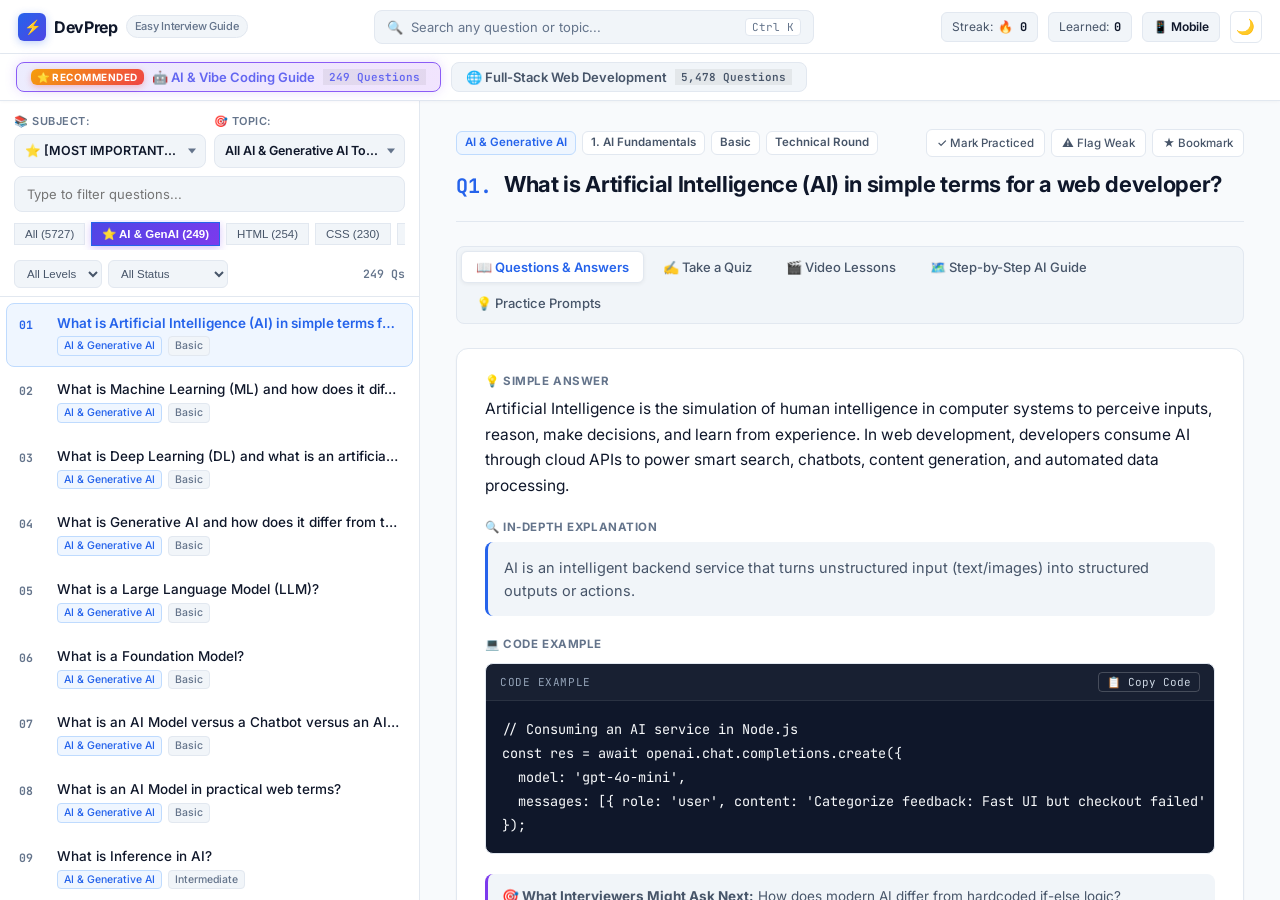
==== commit f992838a: "feat(pwa): add mobile app reader, hamburger drawer navigation, AI curriculum support, and PWA offlin" ====
--- a/index.html
+++ b/index.html
@@ -7,6 +7,12 @@
   <meta name="description" content="Split-screen developer interview workspace. Left pane question explorer with instant search; right pane focus reader with JetBrains Mono code blocks and interactive MCQ assessment.">
   <meta name="theme-color" content="#ffffff">
 
+  <!-- PWA Icons & Manifest -->
+  <link rel="icon" type="image/svg+xml" href="./icon.svg">
+  <link rel="alternate icon" type="image/png" href="./icon-192.png">
+  <link rel="apple-touch-icon" href="./icon-192.png">
+  <link rel="manifest" href="./manifest.json">
+
   <!-- Inter for Interface, JetBrains Mono for Code -->
   <link rel="preconnect" href="https://fonts.googleapis.com">
   <link rel="preconnect" href="https://fonts.gstatic.com" crossorigin>
@@ -21,6 +27,9 @@
        ======================================================================== -->
   <header class="workspace-header">
     <div class="header-left">
+      <button id="btn-ide-hamburger" class="btn-ide-hamburger" aria-label="Toggle Question List Menu" title="Toggle Menu (☰)">
+        ☰
+      </button>
       <a href="#" class="brand-wrap" id="brand-reset" title="DevPrep — Easy Learning Portal">
         <span class="brand-spark">⚡</span>
         <span class="brand-name">DevPrep</span>
@@ -49,6 +58,11 @@
         <span>Learned:</span>
         <strong id="hud-practiced">0</strong>
       </div>
+
+      <!-- Mobile Reader Platform Link -->
+      <a href="./mobile.html" class="hud-chip mobile-mode-link" title="Open Mobile-First Reader" style="text-decoration:none; color:inherit; font-weight:600; cursor:pointer;">
+        <span>📱 Mobile</span>
+      </a>
 
       <!-- Theme Switcher -->
       <button id="btn-theme-toggle" class="btn-icon" title="Switch dark/light mode" aria-label="Toggle theme">
@@ -159,6 +173,11 @@
 
         <!-- Header: Metadata Badges & Action Buttons -->
         <div class="focus-header">
+          <div class="focus-mobile-bar" id="focus-mobile-bar">
+            <button id="btn-mobile-back" class="btn-mobile-back" aria-label="Back to Questions list">
+              ← Back to Questions
+            </button>
+          </div>
           <div class="focus-meta-row">
             <div class="focus-tags" id="focus-tags-row">
               <span class="badge badge-subject" id="focus-tag-subject">JavaScript</span>
@@ -328,5 +347,18 @@
   <script src="./fresher-data.js?v=10.0"></script>
   <script src="./ai-genai-data.js?v=12.0"></script>
   <script src="./clean-reader.js?v=12.0"></script>
+
+  <!-- PWA Service Worker Registration -->
+  <script>
+    if ('serviceWorker' in navigator) {
+      window.addEventListener('load', () => {
+        navigator.serviceWorker.register('./sw.js').then((reg) => {
+          console.log('[DevPrep PWA] Service Worker registered:', reg.scope);
+        }).catch((err) => {
+          console.warn('[DevPrep PWA] Service Worker registration failed:', err);
+        });
+      });
+    }
+  </script>
 </body>
 </html>
--- a/clean-reader.css
+++ b/clean-reader.css
@@ -2049,3 +2049,191 @@
     transition-duration: 0.01ms !important;
   }
 }
+
+/* ==========================================================================
+   Mobile Responsiveness & Smartphone Adaptive Layout (< 820px)
+   ========================================================================== */
+.focus-mobile-bar {
+  display: none;
+}
+
+.btn-ide-hamburger {
+  display: none;
+  width: 32px;
+  height: 32px;
+  border-radius: var(--radius-sm);
+  background: var(--bg-hover);
+  border: 1px solid var(--border-color);
+  color: var(--text-primary);
+  font-size: 18px;
+  line-height: 1;
+  align-items: center;
+  justify-content: center;
+  cursor: pointer;
+  margin-right: 6px;
+  transition: all 0.15s ease;
+}
+
+.btn-ide-hamburger:hover {
+  background: var(--bg-surface);
+  border-color: var(--accent-primary);
+  color: var(--accent-primary);
+}
+
+.btn-mobile-back {
+  display: inline-flex;
+  align-items: center;
+  gap: 6px;
+  background: var(--bg-hover);
+  border: 1px solid var(--border-color);
+  border-radius: var(--radius-md);
+  padding: 8px 14px;
+  color: var(--accent-primary);
+  font-size: 13px;
+  font-weight: 700;
+  cursor: pointer;
+  transition: all 0.15s ease;
+  font-family: var(--font-sans);
+}
+
+.btn-mobile-back:hover {
+  background: var(--bg-surface);
+  border-color: var(--accent-border);
+}
+
+@media (max-width: 820px) {
+  /* Header Adjustments */
+  .btn-ide-hamburger {
+    display: inline-flex;
+  }
+
+  .workspace-header {
+    padding: 0 10px;
+    gap: 8px;
+  }
+
+  .brand-tag {
+    display: none;
+  }
+
+  .cmd-search-btn {
+    max-width: 170px;
+    padding: 6px 10px;
+  }
+
+  .cmd-search-btn .kbd-badge {
+    display: none;
+  }
+
+  .hud-chip span {
+    display: none;
+  }
+
+  .mobile-mode-link {
+    display: inline-flex;
+  }
+
+  .curriculum-tabs-bar {
+    padding: 6px 10px;
+    overflow-x: auto;
+    -webkit-overflow-scrolling: touch;
+  }
+
+  .curriculum-tab-btn {
+    white-space: nowrap;
+    padding: 6px 10px;
+    font-size: 12px;
+  }
+
+  /* Split Screen into Mobile Single-Pane Stack */
+  .workspace-body {
+    position: relative;
+    width: 100%;
+    overflow: hidden;
+  }
+
+  .explorer-pane {
+    width: 100% !important;
+    min-width: 100%;
+    border-right: none;
+    height: 100%;
+    display: flex;
+  }
+
+  .focus-pane {
+    display: none;
+    position: absolute;
+    top: 0;
+    left: 0;
+    right: 0;
+    bottom: 0;
+    width: 100%;
+    height: 100%;
+    background: var(--bg-surface);
+    z-index: 30;
+    overflow-y: auto;
+    -webkit-overflow-scrolling: touch;
+  }
+
+  /* When a question is selected on mobile, show Focus Reader pane */
+  body.mobile-reader-active .explorer-pane {
+    display: none;
+  }
+
+  body.mobile-reader-active .focus-pane {
+    display: block;
+  }
+
+  .focus-mobile-bar {
+    display: flex;
+    margin-bottom: 12px;
+  }
+
+  .focus-container {
+    padding: 16px 12px 32px;
+  }
+
+  .focus-meta-row {
+    flex-direction: column;
+    align-items: flex-start;
+    gap: 10px;
+  }
+
+  .focus-actions {
+    width: 100%;
+    display: grid;
+    grid-template-columns: repeat(3, 1fr);
+    gap: 6px;
+  }
+
+  .btn-focus-action {
+    padding: 6px 4px;
+    font-size: 11px;
+    text-align: center;
+    justify-content: center;
+  }
+
+  .focus-q-title {
+    font-size: 17px;
+  }
+
+  .vibe-video-grid {
+    grid-template-columns: 1fr;
+  }
+
+  .vibe-prompt-compare-cols {
+    grid-template-columns: 1fr;
+  }
+
+  .vibe-step-card-header {
+    flex-direction: column;
+    align-items: flex-start;
+    gap: 8px;
+  }
+
+  .cmd-modal-box {
+    width: 94vw;
+    margin: 16px auto;
+  }
+}
+
